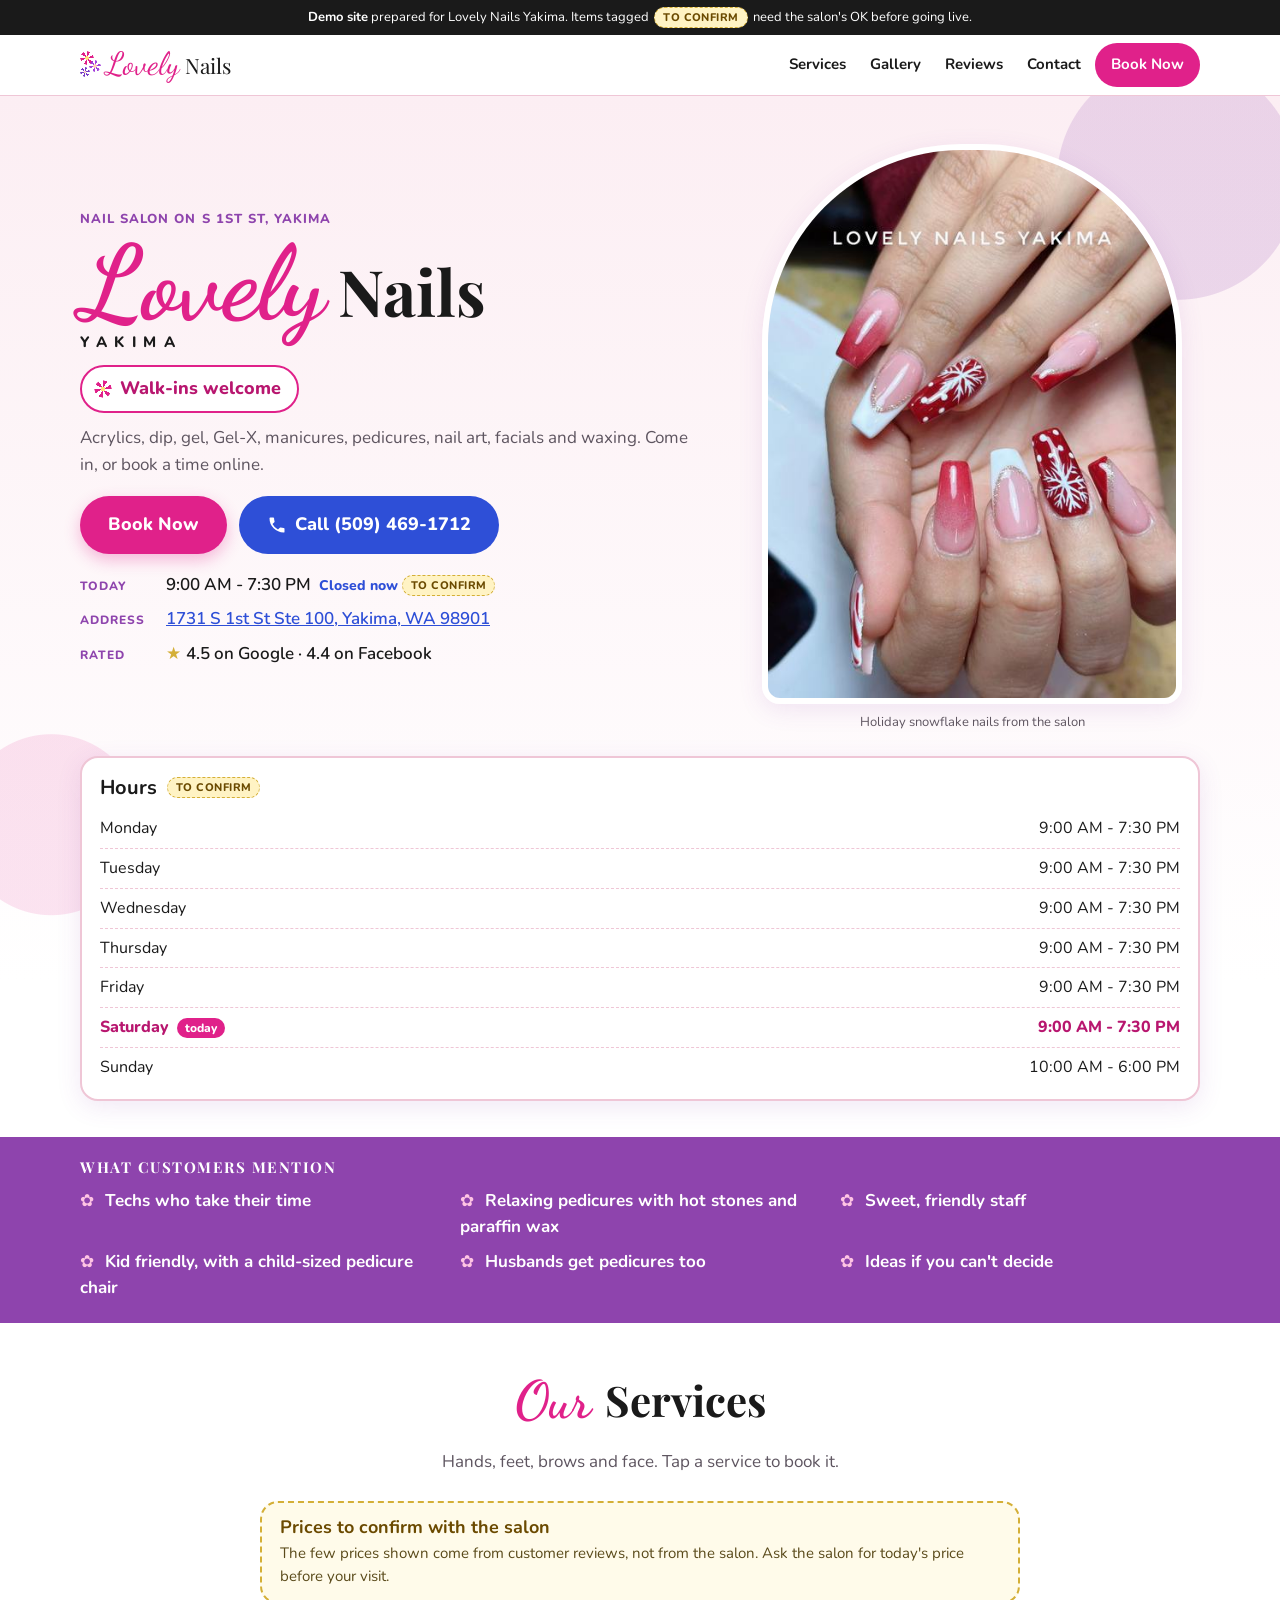
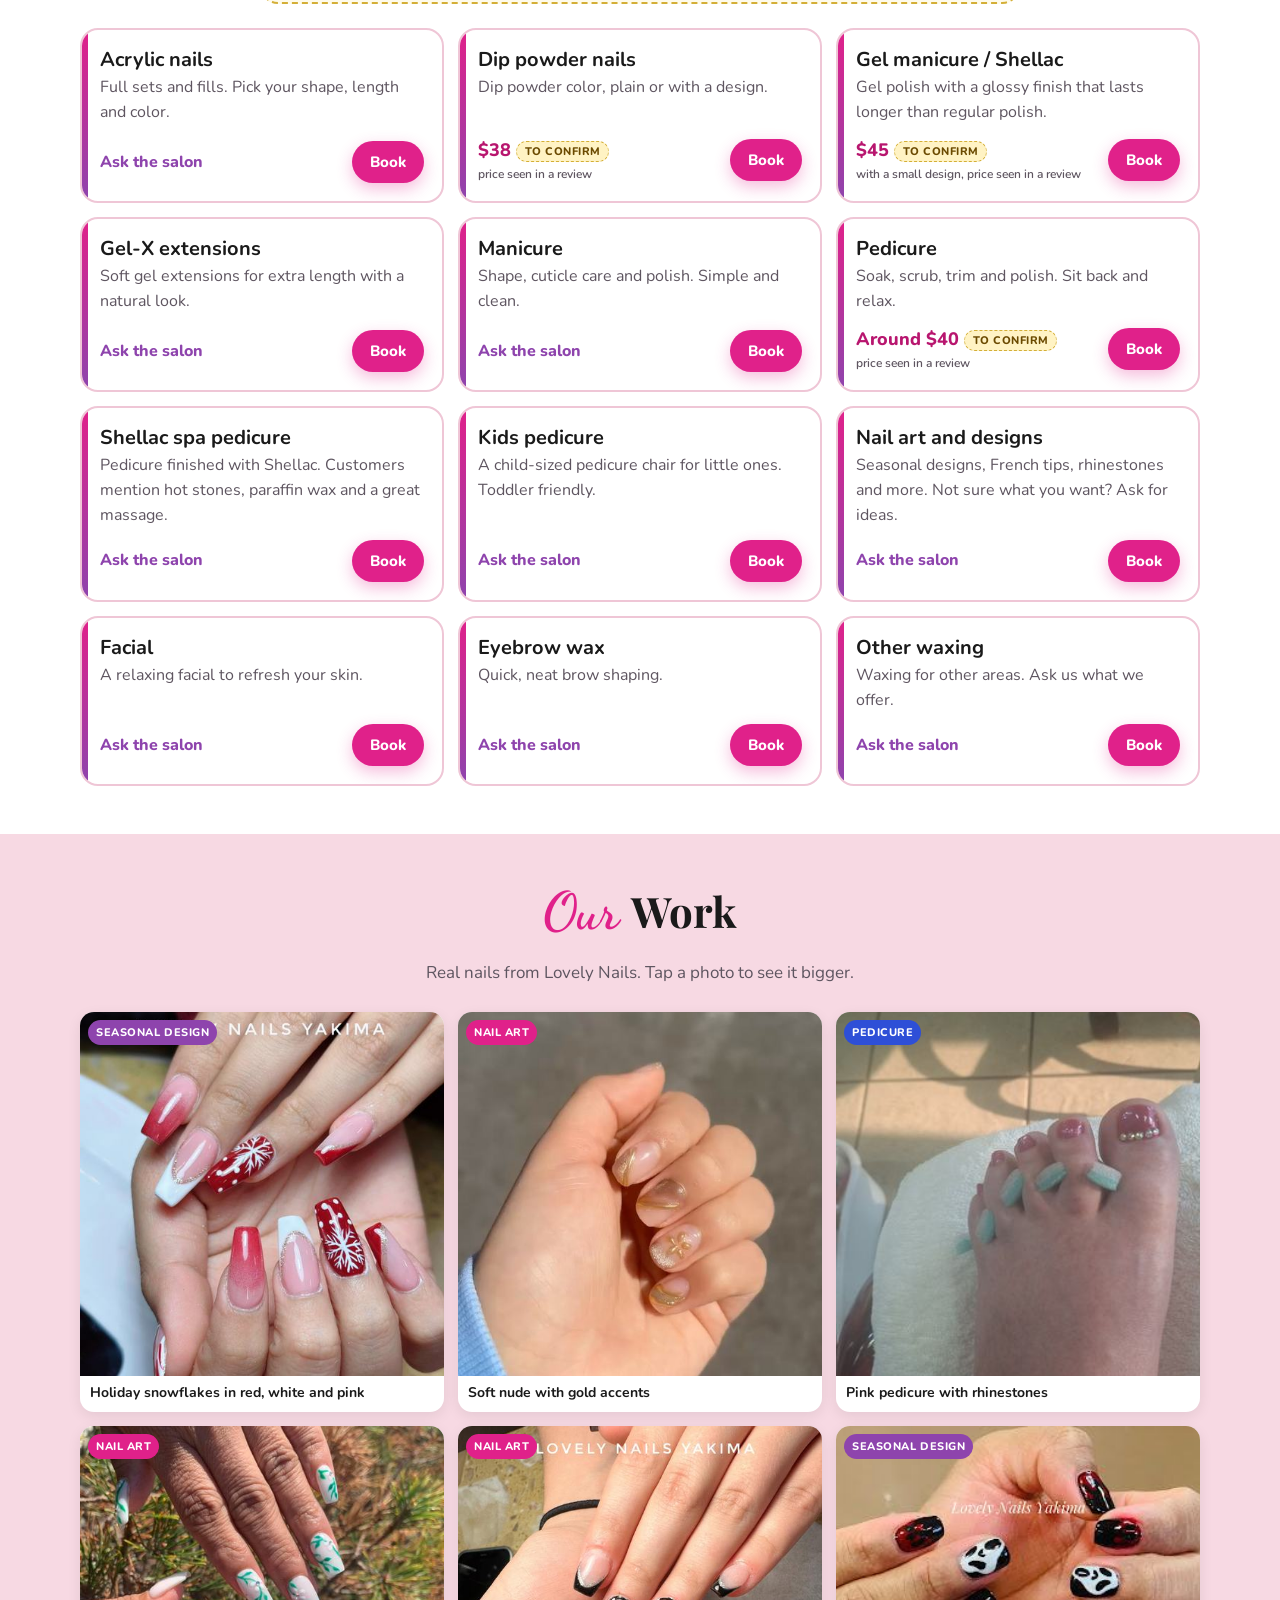
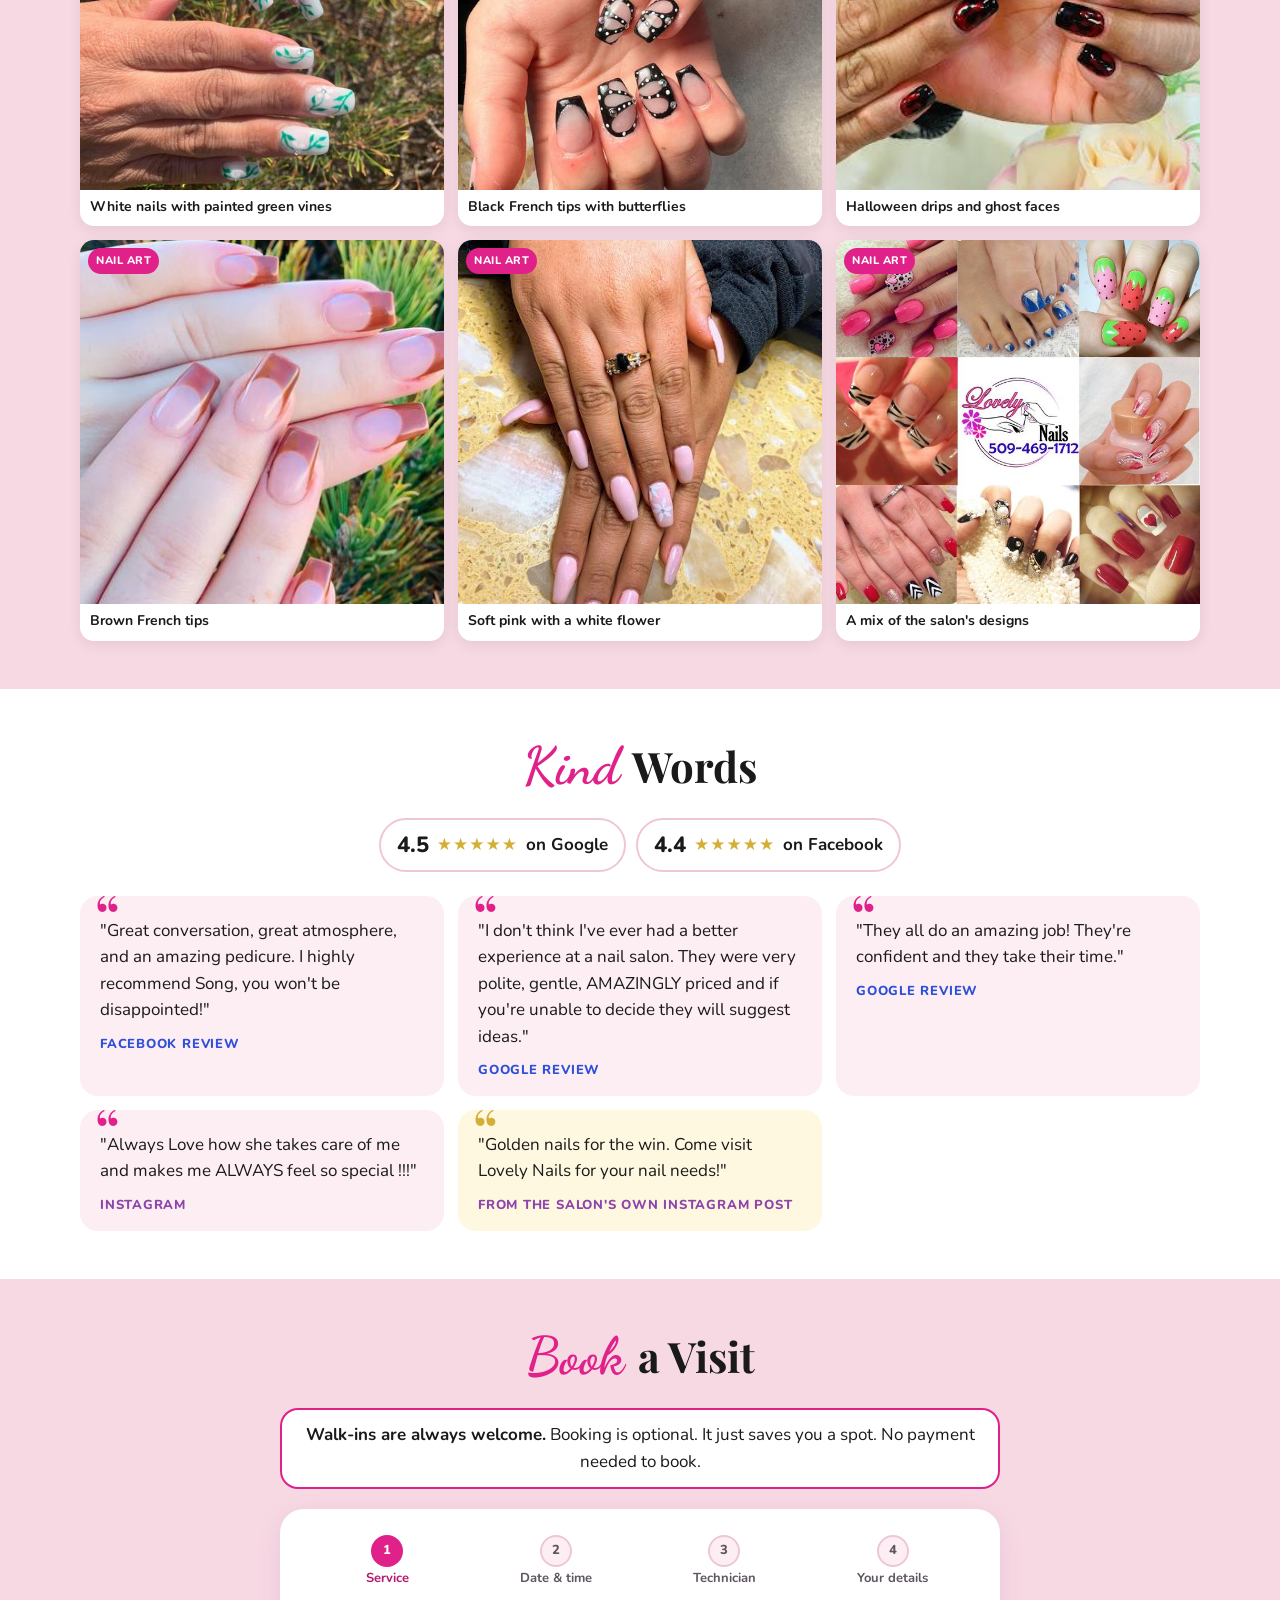
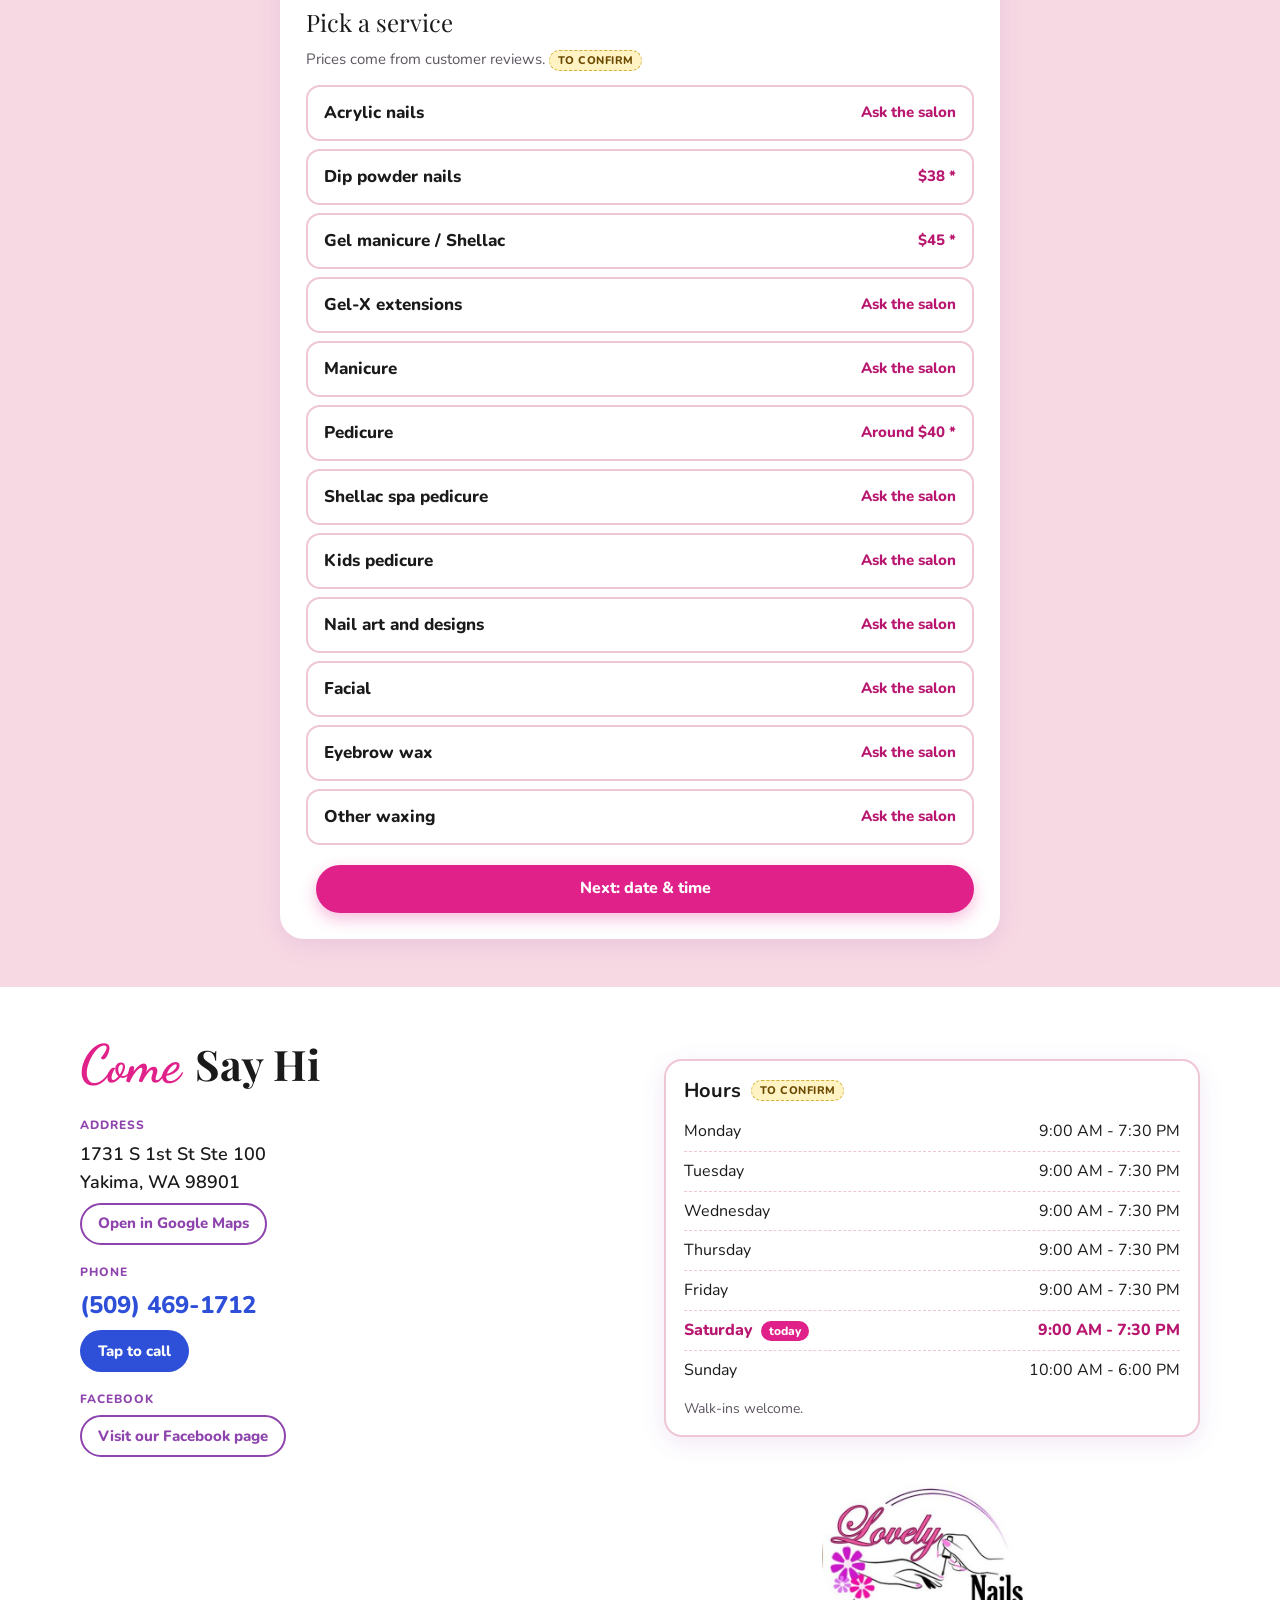
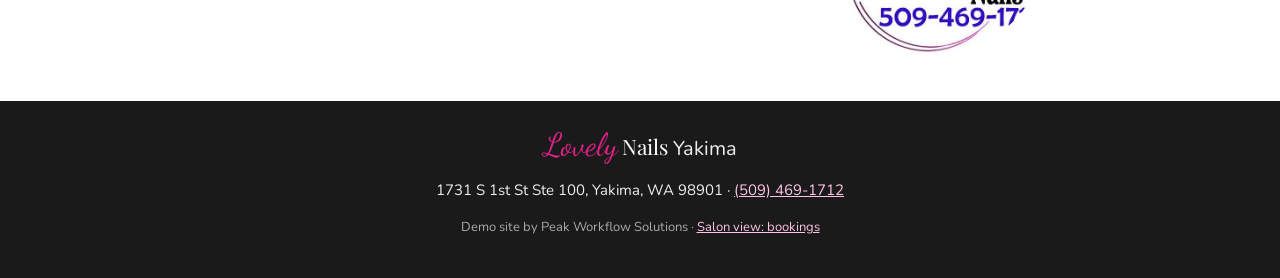
==== demos/lovely-nails-yakima/index.html @ c88c10a8 "Add Lovely Nails Yakima website and booking demo Static, mobile-first demo in demos/lovely-nails-yak" ====
<!DOCTYPE html>
<html lang="en">
<head>
  <meta charset="utf-8">
  <meta name="viewport" content="width=device-width, initial-scale=1, viewport-fit=cover">
  <title>Lovely Nails Yakima | Nails, Pedicures and Waxing on S 1st St</title>
  <meta name="description" content="Lovely Nails Yakima at 1731 S 1st St Ste 100, Yakima, WA. Acrylics, dip powder, gel, Gel-X, manicures, pedicures, nail art, facials and waxing. Walk-ins welcome. Call (509) 469-1712 or book online.">
  <meta name="robots" content="noindex, nofollow"><!-- demo: remove when the site goes live -->
  <meta name="theme-color" content="#E0218A">
  <link rel="icon" href="img/favicon.png">
  <link rel="preconnect" href="https://fonts.googleapis.com">
  <link rel="preconnect" href="https://fonts.gstatic.com" crossorigin>
  <link href="https://fonts.googleapis.com/css2?family=Dancing+Script:wght@700&family=Nunito:wght@400;600;700;800&family=Playfair+Display:wght@700&display=swap" rel="stylesheet">
  <link rel="stylesheet" href="css/styles.css">
  <link rel="preload" as="image" href="img/hero-banner-sm.jpg">
</head>
<body>

  <div class="demo-bar" role="note">
    <strong>Demo site</strong> prepared for Lovely Nails Yakima. Items tagged <span class="tbc">To confirm</span> need the salon's OK before going live.
  </div>

  <header class="site-header">
    <div class="wrap header-inner">
      <a class="wordmark" href="#home" aria-label="Lovely Nails Yakima, home">
        <span class="wm-flowers" aria-hidden="true"><i></i><i></i><i></i></span>
        <span class="wm-lovely">Lovely</span>
        <span class="wm-nails">Nails</span>
      </a>
      <nav class="main-nav" aria-label="Main">
        <a href="#services">Services</a>
        <a href="#gallery">Gallery</a>
        <a href="#reviews">Reviews</a>
        <a href="#contact">Contact</a>
        <a class="nav-book" href="#book">Book Now</a>
      </nav>
    </div>
  </header>

  <main>
    <!-- ================= HOME ================= -->
    <section id="home" class="hero">
      <div class="wrap hero-grid">
        <div class="hero-copy">
          <p class="hero-kicker">Nail salon on S 1st St, Yakima</p>
          <h1 class="hero-title">
            <span class="ht-lovely">Lovely</span>
            <span class="ht-nails">Nails</span>
            <span class="ht-city">Yakima</span>
          </h1>
          <p class="hero-walkins"><span class="flower-dot" aria-hidden="true"></span>Walk-ins welcome</p>
          <p class="hero-lede">Acrylics, dip, gel, Gel-X, manicures, pedicures, nail art, facials and waxing. Come in, or book a time online.</p>

          <div class="hero-actions">
            <a class="btn btn-primary btn-big" href="#book">Book Now</a>
            <a class="btn btn-call btn-big" href="tel:+15094691712" data-ln="phone-link">
              <svg aria-hidden="true" viewBox="0 0 24 24"><path d="M6.6 10.8a15.1 15.1 0 0 0 6.6 6.6l2.2-2.2a1 1 0 0 1 1-.25 11.4 11.4 0 0 0 3.6.57 1 1 0 0 1 1 1V20a1 1 0 0 1-1 1A17 17 0 0 1 3 4a1 1 0 0 1 1-1h3.5a1 1 0 0 1 1 1c0 1.25.2 2.45.57 3.57a1 1 0 0 1-.25 1z"/></svg>
              Call (509) 469-1712
            </a>
          </div>

          <ul class="hero-facts">
            <li>
              <span class="hf-label">Today</span>
              <span id="today-hours">See hours below</span>
            </li>
            <li>
              <span class="hf-label">Address</span>
              <a href="https://www.google.com/maps/search/?api=1&amp;query=Lovely+Nails+1731+S+1st+St+Ste+100+Yakima+WA+98901" target="_blank" rel="noopener">1731 S 1st St Ste 100, Yakima, WA 98901</a>
            </li>
            <li>
              <span class="hf-label">Rated</span>
              <span><span class="stars" aria-hidden="true">&#9733;</span> 4.5 on Google &middot; 4.4 on Facebook</span>
            </li>
          </ul>
        </div>

        <figure class="hero-photo">
          <img src="img/hero-banner-sm.jpg" srcset="img/hero-banner-sm.jpg 480w, img/hero-banner.jpg 1050w" sizes="(min-width: 900px) 420px, 88vw"
               width="480" height="640" alt="Red, white and pink holiday nails with snowflake art, done at Lovely Nails Yakima">
          <figcaption>Holiday snowflake nails from the salon</figcaption>
        </figure>
      </div>

      <div class="wrap">
        <div class="hours-card" aria-labelledby="hours-title">
          <h2 id="hours-title" class="hours-title">Hours <span class="tbc" data-tbc="hours">To confirm</span></h2>
          <ul class="hours-list" data-ln="hours-list"></ul>
        </div>
      </div>
    </section>

    <!-- ================= WHY ================= -->
    <section class="love-strip" aria-label="What customers mention">
      <div class="wrap">
        <h2 class="section-title small">What customers mention</h2>
        <ul class="love-list">
          <li><span class="li-icon" aria-hidden="true">&#10047;</span> Techs who take their time</li>
          <li><span class="li-icon" aria-hidden="true">&#10047;</span> Relaxing pedicures with hot stones and paraffin wax</li>
          <li><span class="li-icon" aria-hidden="true">&#10047;</span> Sweet, friendly staff</li>
          <li><span class="li-icon" aria-hidden="true">&#10047;</span> Kid friendly, with a child-sized pedicure chair</li>
          <li><span class="li-icon" aria-hidden="true">&#10047;</span> Husbands get pedicures too</li>
          <li><span class="li-icon" aria-hidden="true">&#10047;</span> Ideas if you can't decide</li>
        </ul>
      </div>
    </section>

    <!-- ================= SERVICES ================= -->
    <section id="services" class="section">
      <div class="wrap">
        <h2 class="section-title"><span class="script">Our</span> Services</h2>
        <p class="section-sub">Hands, feet, brows and face. Tap a service to book it.</p>

        <div class="price-note" role="note">
          <h3>Prices to confirm with the salon</h3>
          <p>The few prices shown come from customer reviews, not from the salon. Ask the salon for today's price before your visit.</p>
        </div>

        <ul class="service-grid" data-ln="service-grid"></ul>
      </div>
    </section>

    <!-- ================= GALLERY ================= -->
    <section id="gallery" class="section section-blush">
      <div class="wrap">
        <h2 class="section-title"><span class="script">Our</span> Work</h2>
        <p class="section-sub">Real nails from Lovely Nails. Tap a photo to see it bigger.</p>
        <ul class="gallery">
          <li><button type="button" class="g-item" data-full="img/hero-banner.jpg">
            <img loading="lazy" src="img/hero-banner-sm.jpg" width="480" height="640" alt="Red, white and pink nails with white snowflake art">
            <span class="g-tag tag-season">Seasonal design</span>
            <span class="g-cap">Holiday snowflakes in red, white and pink</span></button></li>
          <li><button type="button" class="g-item" data-full="img/ig-golden-nails.jpg">
            <img loading="lazy" src="img/ig-golden-nails-sm.jpg" width="512" height="640" alt="Soft nude nails with thin gold accents">
            <span class="g-tag tag-art">Nail art</span>
            <span class="g-cap">Soft nude with gold accents</span></button></li>
          <li><button type="button" class="g-item" data-full="img/fb-pedicure-song.jpg">
            <img loading="lazy" src="img/fb-pedicure-song-sm.jpg" width="360" height="640" alt="Pedicure with pink polish and a row of rhinestones on the big toe">
            <span class="g-tag tag-pedi">Pedicure</span>
            <span class="g-cap">Pink pedicure with rhinestones</span></button></li>
          <li><button type="button" class="g-item" data-full="img/ig-client-love.jpg">
            <img loading="lazy" src="img/ig-client-love-sm.jpg" width="480" height="640" alt="White nails with hand-painted green vines">
            <span class="g-tag tag-art">Nail art</span>
            <span class="g-cap">White nails with painted green vines</span></button></li>
          <li><button type="button" class="g-item" data-full="img/fb-salon-2.jpg">
            <img loading="lazy" src="img/fb-salon-2-sm.jpg" width="524" height="640" alt="Black French tips with black and white butterfly designs">
            <span class="g-tag tag-art">Nail art</span>
            <span class="g-cap">Black French tips with butterflies</span></button></li>
          <li><button type="button" class="g-item" data-full="img/google-photo-2.jpg">
            <img loading="lazy" src="img/google-photo-2-sm.jpg" width="400" height="300" alt="Halloween nails with red drips and white ghost faces on black">
            <span class="g-tag tag-season">Seasonal design</span>
            <span class="g-cap">Halloween drips and ghost faces</span></button></li>
          <li><button type="button" class="g-item" data-full="img/loc8nearme-main.jpg">
            <img loading="lazy" src="img/loc8nearme-main-sm.jpg" width="640" height="360" alt="Long nails with brown French tips">
            <span class="g-tag tag-art">Nail art</span>
            <span class="g-cap">Brown French tips</span></button></li>
          <li><button type="button" class="g-item" data-full="img/google-photo-1.jpg">
            <img loading="lazy" src="img/google-photo-1-sm.jpg" width="400" height="400" alt="Soft pink coffin nails with one white flower accent">
            <span class="g-tag tag-art">Nail art</span>
            <span class="g-cap">Soft pink with a white flower</span></button></li>
          <li><button type="button" class="g-item" data-full="img/fb-salon-1.jpg">
            <img loading="lazy" src="img/fb-salon-1-sm.jpg" width="640" height="640" alt="Collage of the salon's nail art with the Lovely Nails logo in the center">
            <span class="g-tag tag-art">Nail art</span>
            <span class="g-cap">A mix of the salon's designs</span></button></li>
        </ul>
      </div>
    </section>

    <!-- ================= REVIEWS ================= -->
    <section id="reviews" class="section">
      <div class="wrap">
        <h2 class="section-title"><span class="script">Kind</span> Words</h2>
        <div class="rating-row">
          <div class="rating-pill"><span class="rp-num">4.5</span><span class="stars" aria-hidden="true">&#9733;&#9733;&#9733;&#9733;&#9733;</span><span class="rp-src">on Google</span></div>
          <div class="rating-pill"><span class="rp-num">4.4</span><span class="stars" aria-hidden="true">&#9733;&#9733;&#9733;&#9733;&#9733;</span><span class="rp-src">on Facebook</span></div>
        </div>
        <ul class="quotes">
          <li class="quote">
            <blockquote>"Great conversation, great atmosphere, and an amazing pedicure. I highly recommend Song, you won't be disappointed!"</blockquote>
            <p class="q-src src-fb">Facebook review</p>
          </li>
          <li class="quote">
            <blockquote>"I don't think I've ever had a better experience at a nail salon. They were very polite, gentle, AMAZINGLY priced and if you're unable to decide they will suggest ideas."</blockquote>
            <p class="q-src src-g">Google review</p>
          </li>
          <li class="quote">
            <blockquote>"They all do an amazing job! They're confident and they take their time."</blockquote>
            <p class="q-src src-g">Google review</p>
          </li>
          <li class="quote">
            <blockquote>"Always Love how she takes care of me and makes me ALWAYS feel so special !!!"</blockquote>
            <p class="q-src src-ig">Instagram</p>
          </li>
          <li class="quote quote-salon">
            <blockquote>"Golden nails for the win. Come visit Lovely Nails for your nail needs!"</blockquote>
            <p class="q-src src-ig">From the salon's own Instagram post</p>
          </li>
        </ul>
      </div>
    </section>

    <!-- ================= BOOK NOW ================= -->
    <section id="book" class="section section-blush">
      <div class="wrap narrow">
        <h2 class="section-title"><span class="script">Book</span> a Visit</h2>
        <p class="walkin-note"><strong>Walk-ins are always welcome.</strong> Booking is optional. It just saves you a spot. No payment needed to book.</p>

        <div class="booker" id="booker">
          <ol class="steps" aria-label="Booking steps">
            <li data-step-dot="1" class="is-current"><span>1</span>Service</li>
            <li data-step-dot="2"><span>2</span>Date &amp; time</li>
            <li data-step-dot="3"><span>3</span>Technician</li>
            <li data-step-dot="4"><span>4</span>Your details</li>
          </ol>

          <form id="booking-form" novalidate>
            <!-- STEP 1 -->
            <fieldset class="step" data-step="1">
              <legend class="step-title">Pick a service</legend>
              <p class="step-help">Prices come from customer reviews. <span class="tbc">To confirm</span></p>
              <div class="choice-list" data-ln="service-choices" role="radiogroup" aria-label="Service"></div>
              <p class="field-error" data-error="serviceId" role="alert"></p>
              <div class="step-nav">
                <span></span>
                <button type="button" class="btn btn-primary" data-next>Next: date &amp; time</button>
              </div>
            </fieldset>

            <!-- STEP 2 -->
            <fieldset class="step" data-step="2" hidden>
              <legend class="step-title">Pick a date and time</legend>
              <p class="step-help" data-ln="duration-help"></p>
              <div class="day-chips" data-ln="day-chips" aria-label="Quick dates"></div>
              <label class="field">
                <span class="field-label">Date</span>
                <input type="date" id="bk-date" name="date">
              </label>
              <p class="field-error" data-error="date" role="alert"></p>
              <p class="day-hours" data-ln="day-hours"></p>
              <div class="slot-grid" data-ln="slots" role="radiogroup" aria-label="Time"></div>
              <p class="field-error" data-error="time" role="alert"></p>
              <div class="step-nav">
                <button type="button" class="btn btn-ghost" data-back>Back</button>
                <button type="button" class="btn btn-primary" data-next>Next: technician</button>
              </div>
            </fieldset>

            <!-- STEP 3 -->
            <fieldset class="step" data-step="3" hidden>
              <legend class="step-title">Who would you like?</legend>
              <div class="choice-list" data-ln="tech-choices" role="radiogroup" aria-label="Technician"></div>
              <label class="field" data-ln="tech-name-field" hidden>
                <span class="field-label">Technician's name <em>(optional)</em></span>
                <input type="text" id="bk-tech-name" name="technicianName" maxlength="40" autocomplete="off">
              </label>
              <p class="field-error" data-error="technician" role="alert"></p>
              <div class="step-nav">
                <button type="button" class="btn btn-ghost" data-back>Back</button>
                <button type="button" class="btn btn-primary" data-next>Next: your details</button>
              </div>
            </fieldset>

            <!-- STEP 4 -->
            <fieldset class="step" data-step="4" hidden>
              <legend class="step-title">Your details</legend>
              <div class="summary" data-ln="summary"></div>
              <label class="field">
                <span class="field-label">Name <em class="req">required</em></span>
                <input type="text" id="bk-name" name="name" autocomplete="name" maxlength="60">
              </label>
              <p class="field-error" data-error="name" role="alert"></p>
              <label class="field">
                <span class="field-label">Phone <em class="req">required</em></span>
                <input type="tel" id="bk-phone" name="phone" autocomplete="tel" inputmode="tel" placeholder="(509) 555-0123" maxlength="20">
              </label>
              <p class="field-error" data-error="phone" role="alert"></p>
              <label class="field">
                <span class="field-label">Notes <em>(optional)</em></span>
                <textarea id="bk-notes" name="notes" rows="3" maxlength="400" placeholder="Design ideas, length, removal needed, anything we should know"></textarea>
              </label>
              <div class="form-error" data-ln="form-error" role="alert" hidden></div>
              <div class="step-nav">
                <button type="button" class="btn btn-ghost" data-back>Back</button>
                <button type="submit" class="btn btn-primary">Request booking</button>
              </div>
            </fieldset>
          </form>

          <!-- CONFIRMATION -->
          <div class="confirm" data-ln="confirm" hidden tabindex="-1">
            <div class="confirm-badge" aria-hidden="true">&#10003;</div>
            <h3 class="confirm-title">You're on the list!</h3>
            <p class="confirm-ref">Booking reference <strong data-ln="c-ref"></strong></p>
            <dl class="confirm-details">
              <div><dt>Service</dt><dd data-ln="c-service"></dd></div>
              <div><dt>Price</dt><dd><span data-ln="c-price"></span> <span class="tbc" data-ln="c-price-tbc">To confirm</span></dd></div>
              <div><dt>Date</dt><dd data-ln="c-date"></dd></div>
              <div><dt>Time</dt><dd data-ln="c-time"></dd></div>
              <div><dt>Technician</dt><dd data-ln="c-tech"></dd></div>
              <div><dt>Name</dt><dd data-ln="c-name"></dd></div>
              <div><dt>Phone</dt><dd data-ln="c-phone"></dd></div>
            </dl>
            <p class="confirm-next">The salon will confirm your appointment by phone or text. Need to change something? Call <a href="tel:+15094691712">(509) 469-1712</a>.</p>
            <button type="button" class="btn btn-ghost" data-ln="book-another">Book another visit</button>
          </div>
        </div>
      </div>
    </section>

    <!-- ================= CONTACT ================= -->
    <section id="contact" class="section">
      <div class="wrap contact-grid">
        <div>
          <h2 class="section-title left"><span class="script">Come</span> Say Hi</h2>
          <ul class="contact-list">
            <li>
              <span class="c-label">Address</span>
              <span>1731 S 1st St Ste 100<br>Yakima, WA 98901</span>
              <a class="btn btn-ghost btn-sm" href="https://www.google.com/maps/search/?api=1&amp;query=Lovely+Nails+1731+S+1st+St+Ste+100+Yakima+WA+98901" target="_blank" rel="noopener">Open in Google Maps</a>
            </li>
            <li>
              <span class="c-label">Phone</span>
              <a class="c-phone" href="tel:+15094691712">(509) 469-1712</a>
              <a class="btn btn-call btn-sm" href="tel:+15094691712">Tap to call</a>
            </li>
            <li>
              <span class="c-label">Facebook</span>
              <a class="btn btn-ghost btn-sm" href="https://www.facebook.com/399704083385479" target="_blank" rel="noopener">Visit our Facebook page</a>
            </li>
          </ul>
        </div>
        <div>
          <div class="hours-card">
            <h3 class="hours-title">Hours <span class="tbc" data-tbc="hours">To confirm</span></h3>
            <ul class="hours-list" data-ln="hours-list"></ul>
            <p class="small-print">Walk-ins welcome.</p>
          </div>
          <img class="contact-logo" src="img/logo.jpg" width="500" height="440" loading="lazy" alt="Lovely Nails logo: pink script Lovely, black Nails, flowers and two hands, phone 509-469-1712">
        </div>
      </div>
    </section>
  </main>

  <footer class="site-footer">
    <div class="wrap">
      <p class="footer-mark"><span class="wm-lovely">Lovely</span> <span class="wm-nails">Nails</span> Yakima</p>
      <p>1731 S 1st St Ste 100, Yakima, WA 98901 &middot; <a href="tel:+15094691712">(509) 469-1712</a></p>
      <p class="footer-small">Demo site by Peak Workflow Solutions &middot; <a href="salon.html">Salon view: bookings</a></p>
    </div>
  </footer>

  <!-- Sticky phone bar -->
  <div class="action-bar" aria-label="Quick actions">
    <a class="btn btn-call" href="tel:+15094691712">Call</a>
    <a class="btn btn-primary" href="#book">Book Now</a>
  </div>

  <dialog class="lightbox" id="lightbox" aria-label="Photo">
    <button type="button" class="lb-close" aria-label="Close photo">&times;</button>
    <img alt="">
    <p class="lb-cap"></p>
  </dialog>

  <script src="js/config.js"></script>
  <script src="js/core.js"></script>
  <script src="js/booking-store.js"></script>
  <script src="js/site.js"></script>
  <script src="js/booking.js"></script>
</body>
</html>
---- demos/lovely-nails-yakima/css/styles.css ----
/* Lovely Nails Yakima - styles. Mobile first. */
:root {
  --pink: #E0218A;
  --pink-dark: #B8166F;
  --purple: #8E44AD;
  --blue: #2E4FD7;
  --ink: #1A1A1A;
  --white: #FFFFFF;
  --blush: #F7D9E3;
  --blush-soft: #FCEEF3;
  --gold: #D4AF37;
  --muted: #5E5560;
  --line: #EFC6D6;
  --radius: 18px;
  --shadow: 0 6px 24px rgba(142, 68, 173, .12);
  --font-script: "Dancing Script", "Brush Script MT", cursive;
  --font-serif: "Playfair Display", Georgia, "Times New Roman", serif;
  --font-body: "Nunito", system-ui, -apple-system, "Segoe UI", Roboto, Arial, sans-serif;
}
*, *::before, *::after { box-sizing: border-box; }
html { scroll-behavior: smooth; scroll-padding-top: 76px; -webkit-text-size-adjust: 100%; }
body {
  margin: 0; font-family: var(--font-body); font-size: 17px; line-height: 1.55; color: var(--ink);
  background: var(--white); padding-bottom: 76px;
}
img { max-width: 100%; height: auto; display: block; }
a { color: var(--blue); }
h1, h2, h3 { line-height: 1.15; margin: 0 0 .5em; }
.wrap { width: min(1120px, 100% - 32px); margin-inline: auto; }
.wrap.narrow { width: min(720px, 100% - 32px); }
[hidden] { display: none !important; }
:focus-visible { outline: 3px solid var(--blue); outline-offset: 2px; border-radius: 6px; }

/* ---------- Demo bar and "to confirm" tag ---------- */
.demo-bar {
  background: var(--ink); color: #fff; font-size: 13px; text-align: center; padding: 7px 14px; line-height: 1.4;
}
.tbc {
  display: inline-block; vertical-align: middle; font: 800 11px/1 var(--font-body); letter-spacing: .04em;
  text-transform: uppercase; color: #6B4A00; background: #FFF3C4; border: 1px dashed var(--gold);
  border-radius: 999px; padding: 4px 8px; white-space: nowrap;
}
.demo-bar .tbc { margin: 0 2px; }

/* ---------- Header and wordmark ---------- */
.site-header {
  position: sticky; top: 0; z-index: 20; background: rgba(255, 255, 255, .95);
  backdrop-filter: blur(8px); border-bottom: 1px solid var(--line);
}
.header-inner { display: flex; align-items: center; justify-content: space-between; gap: 12px; min-height: 60px; }
.wordmark { display: inline-flex; align-items: baseline; gap: 6px; text-decoration: none; color: var(--ink); position: relative; padding-left: 26px; }
.wm-lovely { font-family: var(--font-script); color: var(--pink); font-size: 32px; line-height: 1; }
.wm-nails { font-family: var(--font-serif); font-size: 21px; color: var(--ink); }
.wm-flowers { position: absolute; left: 0; top: 50%; transform: translateY(-50%); width: 24px; height: 28px; }
.wm-flowers i, .flower-dot {
  position: absolute; width: 14px; height: 14px; border-radius: 50%;
  background: radial-gradient(circle, #FFE57A 0 18%, transparent 20%),
              conic-gradient(var(--pink) 0 8%, transparent 0 17%, var(--pink) 0 25%, transparent 0 34%, var(--pink) 0 42%, transparent 0 50%,
                              var(--pink) 0 58%, transparent 0 67%, var(--pink) 0 75%, transparent 0 84%, var(--pink) 0 92%, transparent 0);
  -webkit-mask: radial-gradient(circle, #000 66%, transparent 70%); mask: radial-gradient(circle, #000 66%, transparent 70%);
}
.wm-flowers i:nth-child(1) { left: 0; top: 0; }
.wm-flowers i:nth-child(2) { left: 9px; top: 9px; width: 12px; height: 12px; filter: hue-rotate(-40deg); background-color: transparent; opacity: .9; }
.wm-flowers i:nth-child(3) { left: 0; top: 16px; width: 10px; height: 10px; filter: hue-rotate(-50deg) saturate(.8); }
.main-nav { display: flex; gap: 4px; align-items: center; overflow-x: auto; scrollbar-width: none; }
.main-nav::-webkit-scrollbar { display: none; }
.main-nav a { color: var(--ink); text-decoration: none; font-weight: 700; font-size: 15px; padding: 10px 10px; border-radius: 999px; white-space: nowrap; }
.main-nav a:hover { background: var(--blush-soft); }
.main-nav a:not(.nav-book) { display: none; }
.main-nav .nav-book { background: var(--pink); color: #fff; padding: 10px 16px; }
.main-nav .nav-book:hover { background: var(--pink-dark); }

/* ---------- Buttons ---------- */
.btn {
  display: inline-flex; align-items: center; justify-content: center; gap: 8px; min-height: 48px;
  padding: 12px 22px; border-radius: 999px; border: 2px solid transparent; font: 800 16px/1.1 var(--font-body);
  text-decoration: none; cursor: pointer; transition: transform .12s ease, background .15s ease; text-align: center;
}
.btn:active { transform: scale(.98); }
.btn-primary { background: var(--pink); color: #fff; box-shadow: 0 6px 16px rgba(224, 33, 138, .3); }
.btn-primary:hover { background: var(--pink-dark); }
.btn-call { background: var(--blue); color: #fff; }
.btn-call:hover { background: #2240B8; }
.btn-call svg { width: 20px; height: 20px; fill: currentColor; }
.btn-ghost { background: #fff; color: var(--purple); border-color: var(--purple); }
.btn-ghost:hover { background: #F6EEFA; }
.btn-danger { background: #C0262D; color: #fff; }
.btn-big { min-height: 58px; font-size: 18px; padding: 14px 26px; }
.btn-sm { min-height: 42px; padding: 8px 16px; font-size: 15px; }
.btn[disabled] { opacity: .6; cursor: progress; }

/* ---------- Hero ---------- */
.hero {
  background:
    radial-gradient(circle at 92% 8%, rgba(142, 68, 173, .16) 0 120px, transparent 121px),
    radial-gradient(circle at 4% 70%, rgba(224, 33, 138, .12) 0 90px, transparent 91px),
    linear-gradient(180deg, var(--blush-soft), #fff 85%);
  padding: 28px 0 24px;
}
.hero-grid { display: grid; gap: 24px; }
.hero-kicker { margin: 0 0 6px; font-weight: 800; color: var(--purple); text-transform: uppercase; letter-spacing: .08em; font-size: 13px; }
.hero-title { margin: 0 0 10px; display: flex; flex-wrap: wrap; align-items: baseline; gap: 0 12px; }
.ht-lovely { font-family: var(--font-script); color: var(--pink); font-size: clamp(64px, 18vw, 104px); line-height: .95; }
.ht-nails { font-family: var(--font-serif); font-size: clamp(40px, 11vw, 64px); }
.ht-city { flex-basis: 100%; font-size: 15px; font-weight: 800; letter-spacing: .5em; color: var(--ink); text-transform: uppercase; }
.hero-walkins {
  display: inline-flex; align-items: center; gap: 8px; margin: 4px 0 12px; padding: 8px 16px 8px 12px; background: #fff;
  border: 2px solid var(--pink); border-radius: 999px; font-weight: 800; color: var(--pink-dark); font-size: 18px;
}
.flower-dot { position: relative; display: inline-block; width: 18px; height: 18px; }
.hero-lede { margin: 0 0 18px; color: var(--muted); max-width: 36em; }
.hero-actions { display: grid; gap: 12px; margin-bottom: 18px; }
.hero-facts { list-style: none; margin: 0; padding: 0; display: grid; gap: 8px; }
.hero-facts li { display: grid; grid-template-columns: 78px 1fr; gap: 8px; align-items: baseline; font-weight: 600; }
.hf-label { font-size: 12px; text-transform: uppercase; letter-spacing: .08em; color: var(--purple); font-weight: 800; }
.open-state { display: inline-block; font-size: 14px; color: var(--blue); font-weight: 800; margin-left: 4px; }
.stars { color: var(--gold); letter-spacing: 1px; }
.hero-photo { margin: 0; position: relative; justify-self: center; max-width: 420px; width: 100%; }
.hero-photo img {
  border-radius: 200px 200px var(--radius) var(--radius); border: 6px solid #fff; box-shadow: var(--shadow);
  aspect-ratio: 3 / 4; object-fit: cover; width: 100%;
}
.hero-photo::before {
  content: ""; position: absolute; inset: -10px; border: 2px solid var(--purple); border-radius: 210px 210px 26px 26px; z-index: -1; opacity: .5;
}
.hero-photo figcaption { text-align: center; font-size: 13px; color: var(--muted); margin-top: 8px; }

.hours-card {
  background: #fff; border: 2px solid var(--line); border-radius: var(--radius); padding: 18px 18px 12px; margin-top: 24px; box-shadow: var(--shadow);
}
.hours-title { font-size: 20px; display: flex; gap: 10px; align-items: center; flex-wrap: wrap; }
.hours-list { list-style: none; margin: 0; padding: 0; }
.hours-list li { display: flex; justify-content: space-between; gap: 12px; padding: 7px 0; border-bottom: 1px dashed var(--line); font-size: 16px; }
.hours-list li:last-child { border-bottom: 0; }
.hours-list li.is-today { font-weight: 800; color: var(--pink-dark); }
.hours-list em { font-style: normal; font-size: 12px; background: var(--pink); color: #fff; border-radius: 999px; padding: 2px 8px; margin-left: 4px; vertical-align: middle; }
.small-print { font-size: 14px; color: var(--muted); margin: 8px 0 4px; }

/* ---------- Love strip ---------- */
.love-strip { background: var(--purple); color: #fff; padding: 22px 0; }
.love-strip .section-title.small { color: #fff; font-size: 15px; text-transform: uppercase; letter-spacing: .1em; margin-bottom: 12px; text-align: left; }
.love-list { list-style: none; margin: 0; padding: 0; display: grid; gap: 8px 20px; font-weight: 700; }
.li-icon { color: #FFC4E4; margin-right: 6px; }

/* ---------- Sections ---------- */
.section { padding: 48px 0; }
.section-blush { background: var(--blush); }
.section-title { font-family: var(--font-serif); font-size: clamp(30px, 7vw, 42px); text-align: center; }
.section-title.left, .section-sub.left { text-align: left; }
.section-title .script { font-family: var(--font-script); color: var(--pink); font-size: 1.25em; margin-right: 4px; }
.section-sub { text-align: center; color: var(--muted); margin: -4px auto 26px; max-width: 36em; }

/* ---------- Services ---------- */
.price-note {
  background: #FFFBEA; border: 2px dashed var(--gold); border-radius: var(--radius); padding: 14px 18px; margin: 0 auto 24px; max-width: 760px;
}
.price-note h3 { font-size: 18px; margin-bottom: 4px; color: #6B4A00; }
.price-note p { margin: 0; font-size: 15px; color: #5A4A1A; }
.service-grid { list-style: none; margin: 0; padding: 0; display: grid; gap: 14px; }
.service-card {
  background: #fff; border: 2px solid var(--line); border-radius: var(--radius); padding: 18px; display: flex; flex-direction: column;
  position: relative; overflow: hidden;
}
.service-card::before { content: ""; position: absolute; left: 0; top: 0; bottom: 0; width: 6px; background: linear-gradient(var(--pink), var(--purple)); }
.service-card h3 { font-size: 20px; margin-bottom: 4px; }
.service-card p { margin: 0 0 12px; color: var(--muted); font-size: 16px; }
.sc-foot { margin-top: auto; display: flex; align-items: center; justify-content: space-between; gap: 10px; }
.sc-foot .sc-price { margin: 0; font-weight: 800; font-size: 18px; color: var(--pink-dark); }
.sc-price.is-ask { color: var(--purple); font-size: 16px; }
.sc-price small { display: block; font-weight: 600; font-size: 12px; color: var(--muted); }

/* ---------- Gallery ---------- */
.gallery { list-style: none; margin: 0; padding: 0; display: grid; grid-template-columns: 1fr 1fr; gap: 10px; }
.g-item {
  position: relative; display: block; width: 100%; padding: 0; border: 0; border-radius: 14px; overflow: hidden; cursor: zoom-in;
  background: #fff; text-align: left; font: inherit; color: inherit; box-shadow: 0 4px 14px rgba(0, 0, 0, .08);
}
.g-item img { width: 100%; aspect-ratio: 1 / 1; object-fit: cover; transition: transform .3s ease; }
.g-item:hover img { transform: scale(1.04); }
.g-tag {
  position: absolute; top: 8px; left: 8px; font-size: 11px; font-weight: 800; text-transform: uppercase; letter-spacing: .05em;
  padding: 4px 8px; border-radius: 999px; color: #fff;
}
.tag-art { background: var(--pink); }
.tag-pedi { background: var(--blue); }
.tag-season { background: var(--purple); }
.g-cap { display: block; padding: 8px 10px 10px; font-size: 14px; font-weight: 700; line-height: 1.3; }
.lightbox { border: 0; padding: 0; border-radius: var(--radius); max-width: min(92vw, 720px); background: #fff; overflow: visible; }
.lightbox::backdrop { background: rgba(26, 26, 26, .82); }
.lightbox img { max-height: 78vh; width: auto; margin: 0 auto; border-radius: var(--radius) var(--radius) 0 0; }
.lb-cap { margin: 0; padding: 10px 16px 14px; font-weight: 700; text-align: center; }
.lb-close {
  position: absolute; top: -14px; right: -10px; width: 44px; height: 44px; border-radius: 50%; border: 0; background: var(--pink);
  color: #fff; font-size: 28px; line-height: 1; cursor: pointer; box-shadow: var(--shadow);
}

/* ---------- Reviews ---------- */
.rating-row { display: flex; flex-wrap: wrap; gap: 10px; justify-content: center; margin-bottom: 24px; }
.rating-pill {
  display: inline-flex; align-items: center; gap: 8px; background: #fff; border: 2px solid var(--line); border-radius: 999px; padding: 8px 16px; font-weight: 700;
}
.rp-num { font-size: 22px; font-weight: 800; }
.quotes { list-style: none; margin: 0; padding: 0; display: grid; gap: 14px; }
.quote {
  background: var(--blush-soft); border-radius: var(--radius); padding: 22px 20px 16px; position: relative; margin: 0;
}
.quote::before {
  content: "\201C"; position: absolute; top: -12px; left: 14px; font-family: var(--font-serif); font-size: 64px; color: var(--pink); line-height: 1;
}
.quote blockquote { margin: 0 0 10px; font-size: 17px; }
.quote-salon { background: #FFF8E0; }
.quote-salon::before { color: var(--gold); }
.q-src { margin: 0; font-size: 13px; font-weight: 800; text-transform: uppercase; letter-spacing: .06em; }
.src-g { color: var(--blue); }
.src-fb { color: var(--blue); }
.src-ig { color: var(--purple); }

/* ---------- Booking ---------- */
.walkin-note {
  text-align: center; background: #fff; border: 2px solid var(--pink); border-radius: var(--radius); padding: 12px 16px; margin: 0 0 20px;
}
.booker { background: #fff; border-radius: 24px; box-shadow: var(--shadow); padding: 18px; scroll-margin-top: 76px; }
.steps { list-style: none; margin: 0 0 18px; padding: 0; display: grid; grid-template-columns: repeat(4, 1fr); gap: 6px; }
.steps li { font-size: 12px; font-weight: 700; color: var(--muted); text-align: center; line-height: 1.2; }
.steps li span {
  display: grid; place-items: center; width: 32px; height: 32px; margin: 0 auto 4px; border-radius: 50%;
  background: var(--blush-soft); color: var(--muted); font-weight: 800; border: 2px solid var(--line);
}
.steps li.is-current { color: var(--pink-dark); }
.steps li.is-current span { background: var(--pink); color: #fff; border-color: var(--pink); }
.steps li.is-done span { background: var(--purple); color: #fff; border-color: var(--purple); }
.step { border: 0; margin: 0; padding: 0; min-width: 0; }
.step-title { font-family: var(--font-serif); font-size: 24px; padding: 0; margin-bottom: 6px; }
.step-title:focus { outline: none; }
.step-help { margin: 0 0 14px; color: var(--muted); font-size: 15px; }
.choice-list { display: grid; gap: 8px; }
.choice { display: block; cursor: pointer; }
.choice input, .slot input { position: absolute; opacity: 0; pointer-events: none; }
.choice-body {
  display: flex; justify-content: space-between; align-items: center; gap: 12px; min-height: 56px; padding: 12px 16px;
  border: 2px solid var(--line); border-radius: 14px; background: #fff; transition: border-color .15s, background .15s;
}
.choice-name { font-weight: 800; }
.choice-price { font-weight: 800; color: var(--pink-dark); white-space: nowrap; font-size: 15px; }
.choice-hint { color: var(--muted); font-size: 14px; text-align: right; }
.choice:hover .choice-body { border-color: var(--pink); }
.choice input:checked + .choice-body { border-color: var(--pink); background: var(--blush-soft); box-shadow: inset 0 0 0 1px var(--pink); }
.choice input:focus-visible + .choice-body, .slot input:focus-visible + span { outline: 3px solid var(--blue); outline-offset: 2px; }
.day-chips { display: flex; gap: 8px; overflow-x: auto; padding-bottom: 6px; margin-bottom: 10px; scrollbar-width: thin; }
.chip {
  flex: 0 0 auto; min-width: 74px; min-height: 58px; border: 2px solid var(--line); background: #fff; border-radius: 14px; cursor: pointer;
  font: inherit; display: grid; place-items: center; padding: 6px 10px; line-height: 1.15;
}
.chip b { font-size: 14px; }
.chip span { font-size: 13px; color: var(--muted); }
.chip:hover { border-color: var(--pink); }
.chip.is-selected { border-color: var(--pink); background: var(--pink); color: #fff; }
.chip.is-selected span { color: #fff; }
.field { display: block; margin: 12px 0 2px; }
.field-label { display: block; font-weight: 800; margin-bottom: 6px; }
.field-label em { font-style: normal; font-weight: 600; color: var(--muted); font-size: 14px; }
.field-label em.req { color: var(--pink-dark); }
.field input, .field textarea {
  width: 100%; font: inherit; font-size: 17px; padding: 12px 14px; min-height: 52px; border: 2px solid var(--line); border-radius: 12px; background: #fff; color: var(--ink);
}
.field input:focus, .field textarea:focus { border-color: var(--purple); outline: none; box-shadow: 0 0 0 3px rgba(142, 68, 173, .2); }
.field input[aria-invalid="true"], .field textarea[aria-invalid="true"] { border-color: #C0262D; background: #FFF6F6; }
.field-error { margin: 4px 0 0; color: #B3141C; font-weight: 700; font-size: 15px; min-height: 0; }
.field-error:empty { display: none; }
.field-error::before { content: "! "; }
.form-error { background: #FFF0F0; border: 2px solid #C0262D; color: #8A0F15; border-radius: 12px; padding: 10px 14px; margin-top: 12px; font-weight: 700; }
.day-hours { margin: 10px 0 8px; font-weight: 700; font-size: 15px; }
.slot-grid { display: grid; grid-template-columns: repeat(3, 1fr); gap: 8px; }
.slot { display: block; cursor: pointer; }
.slot span {
  display: grid; place-items: center; min-height: 50px; border: 2px solid var(--line); border-radius: 12px; font-weight: 800; font-size: 15px; background: #fff;
}
.slot:hover span { border-color: var(--pink); }
.slot input:checked + span { background: var(--pink); color: #fff; border-color: var(--pink); }
.no-slots { grid-column: 1 / -1; margin: 0; padding: 12px; background: var(--blush-soft); border-radius: 12px; font-weight: 700; }
.step-nav { display: flex; justify-content: space-between; gap: 10px; margin-top: 20px; }
.step-nav .btn { flex: 1 1 auto; }
.step-nav .btn-ghost { flex: 0 0 auto; }
.summary { background: var(--blush-soft); border-radius: 14px; padding: 12px 16px; margin-bottom: 4px; }
.summary p { margin: 2px 0; }

.confirm { text-align: center; padding: 8px 4px; }
.confirm:focus { outline: none; }
.confirm-badge {
  width: 64px; height: 64px; margin: 0 auto 10px; display: grid; place-items: center; border-radius: 50%;
  background: var(--pink); color: #fff; font-size: 34px; font-weight: 800;
}
.confirm-title { font-family: var(--font-serif); font-size: 28px; }
.confirm-ref { font-size: 18px; margin: 0 0 14px; }
.confirm-ref strong { font-size: 22px; letter-spacing: .06em; color: var(--blue); display: inline-block; padding: 2px 10px; border: 2px dashed var(--blue); border-radius: 10px; }
.confirm-details { text-align: left; margin: 0 0 16px; border: 2px solid var(--line); border-radius: 14px; overflow: hidden; }
.confirm-details div { display: grid; grid-template-columns: 110px 1fr; gap: 10px; padding: 10px 14px; border-bottom: 1px solid var(--line); }
.confirm-details div:last-child { border-bottom: 0; }
.confirm-details dt { font-weight: 800; color: var(--purple); }
.confirm-details dd { margin: 0; font-weight: 700; }
.confirm-next { background: #EEF2FF; border-radius: 14px; padding: 12px 14px; font-weight: 600; }

/* ---------- Contact ---------- */
.contact-grid { display: grid; gap: 28px; }
.contact-list { list-style: none; margin: 0; padding: 0; display: grid; gap: 18px; }
.contact-list li { display: grid; gap: 6px; justify-items: start; font-size: 18px; font-weight: 600; }
.c-label { font-size: 12px; text-transform: uppercase; letter-spacing: .08em; color: var(--purple); font-weight: 800; }
.c-phone { font-size: 24px; font-weight: 800; color: var(--blue); text-decoration: none; }
.contact-logo { width: 220px; margin: 22px auto 0; border-radius: 50%; }

/* ---------- Footer and action bar ---------- */
.site-footer { background: var(--ink); color: #eee; padding: 28px 0; text-align: center; font-size: 15px; }
.site-footer a { color: #FFC4E4; }
.footer-mark { font-size: 20px; margin: 0 0 6px; }
.footer-mark .wm-nails { color: #fff; }
.footer-small { font-size: 13px; color: #aaa; }
.action-bar {
  position: fixed; left: 0; right: 0; bottom: 0; z-index: 30; display: grid; grid-template-columns: 1fr 1.4fr; gap: 10px;
  padding: 10px 12px calc(10px + env(safe-area-inset-bottom)); background: rgba(255, 255, 255, .96);
  border-top: 1px solid var(--line); box-shadow: 0 -4px 18px rgba(0, 0, 0, .08);
}
.action-bar .btn { min-height: 52px; font-size: 17px; }

/* ---------- Salon view ---------- */
.salon-page { padding-bottom: 0; }
.salon-toolbar { display: flex; flex-wrap: wrap; justify-content: space-between; gap: 10px; margin-bottom: 16px; }
.tabs { display: flex; gap: 6px; flex-wrap: wrap; }
.tab {
  font: 800 15px var(--font-body); border: 2px solid var(--line); background: #fff; border-radius: 999px; padding: 10px 16px; min-height: 44px; cursor: pointer;
}
.tab.is-active { background: var(--purple); color: #fff; border-color: var(--purple); }
.booking-list { display: grid; gap: 14px; }
.bk-card { background: #fff; border: 2px solid var(--line); border-left: 6px solid var(--pink); border-radius: var(--radius); padding: 16px 18px; box-shadow: var(--shadow); }
.bk-card.is-cancelled { border-left-color: #aaa; opacity: .75; }
.bk-when { display: flex; flex-wrap: wrap; align-items: center; gap: 6px 12px; margin-bottom: 10px; }
.bk-date { font-weight: 800; font-size: 18px; }
.bk-time { font-weight: 800; font-size: 18px; color: var(--pink-dark); }
.bk-badge { font-size: 11px; font-weight: 800; text-transform: uppercase; letter-spacing: .05em; padding: 4px 8px; border-radius: 999px; }
.badge-new { background: #FFF3C4; color: #6B4A00; }
.badge-past { background: #eee; color: #555; }
.badge-cancel { background: #FDE2E2; color: #8A0F15; }
.bk-grid { display: grid; grid-template-columns: 1fr 1fr; gap: 8px 16px; margin: 0 0 8px; }
.bk-grid dt { font-size: 12px; text-transform: uppercase; letter-spacing: .06em; color: var(--purple); font-weight: 800; }
.bk-grid dd { margin: 0; font-weight: 700; }
.bk-grid small { color: var(--muted); font-weight: 600; }
.bk-notes { grid-column: 1 / -1; }
.bk-notes dd { font-weight: 600; white-space: pre-wrap; }
.bk-meta { margin: 0 0 10px; font-size: 13px; color: var(--muted); }
.bk-actions, .bk-confirm { display: flex; flex-wrap: wrap; gap: 8px; align-items: center; }
.bk-confirm span { font-weight: 800; color: #8A0F15; }
.btn-cancel { color: #B3141C; border-color: #E8A0A4; }
.bk-cancelled-note { margin: 0; font-weight: 700; color: #8A0F15; font-size: 14px; }
.empty { text-align: center; padding: 30px 16px; background: var(--blush-soft); border-radius: var(--radius); }

/* ---------- Larger screens ---------- */
@media (min-width: 560px) {
  .hero-actions { grid-template-columns: auto auto; justify-content: start; }
  .gallery { grid-template-columns: repeat(3, 1fr); gap: 14px; }
  .slot-grid { grid-template-columns: repeat(4, 1fr); }
  .love-list { grid-template-columns: 1fr 1fr; }
  .service-grid { grid-template-columns: 1fr 1fr; }
  .quotes { grid-template-columns: 1fr 1fr; }
  .booker { padding: 26px; }
  .steps li { font-size: 13px; }
}
@media (min-width: 900px) {
  body { padding-bottom: 0; }
  .action-bar { display: none; }
  .main-nav a:not(.nav-book) { display: inline-block; }
  .hero { padding: 48px 0 36px; }
  .hero-grid { grid-template-columns: 1.15fr .85fr; align-items: center; gap: 48px; }
  .service-grid { grid-template-columns: repeat(3, 1fr); }
  .quotes { grid-template-columns: repeat(3, 1fr); }
  .love-list { grid-template-columns: repeat(3, 1fr); }
  .contact-grid { grid-template-columns: 1fr 1fr; align-items: start; gap: 48px; }
  .bk-grid { grid-template-columns: repeat(4, 1fr); }
  .booking-list { gap: 16px; }
}
@media (prefers-reduced-motion: reduce) {
  html { scroll-behavior: auto; }
  * { transition: none !important; }
}
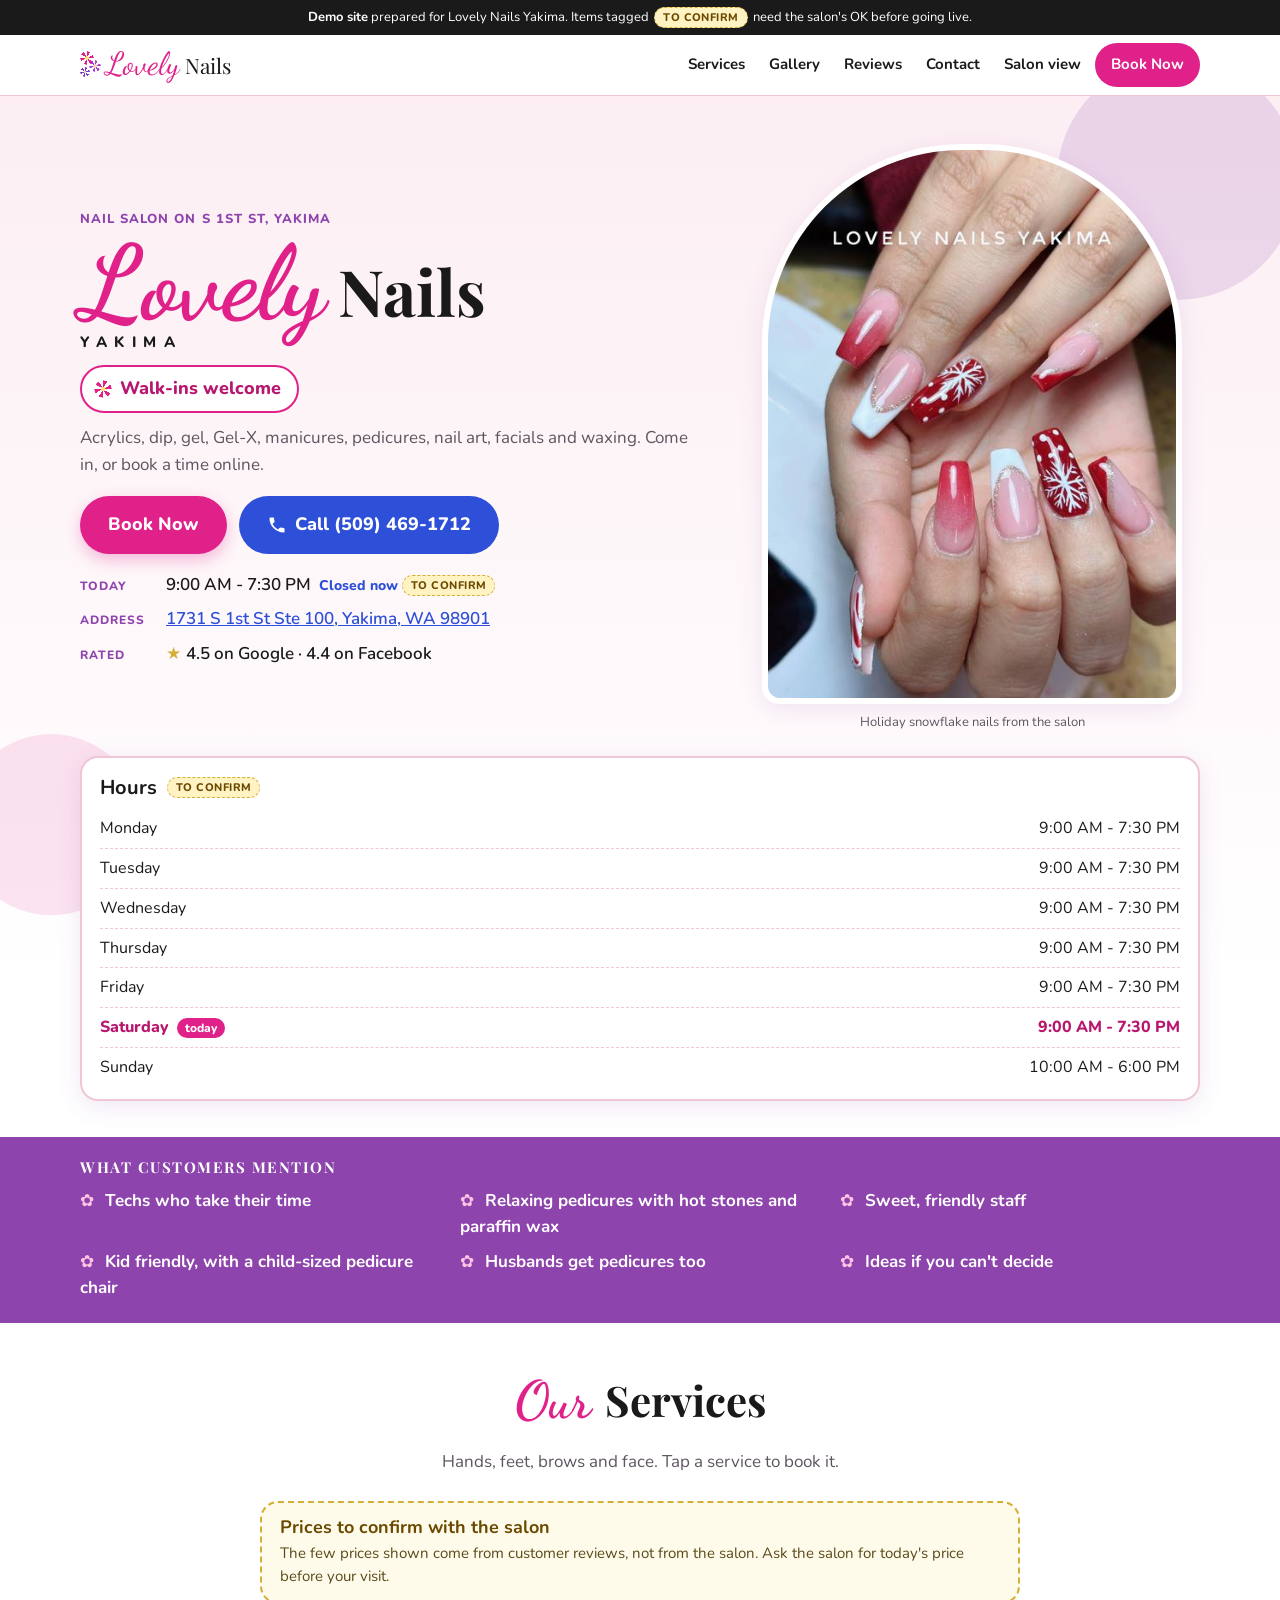
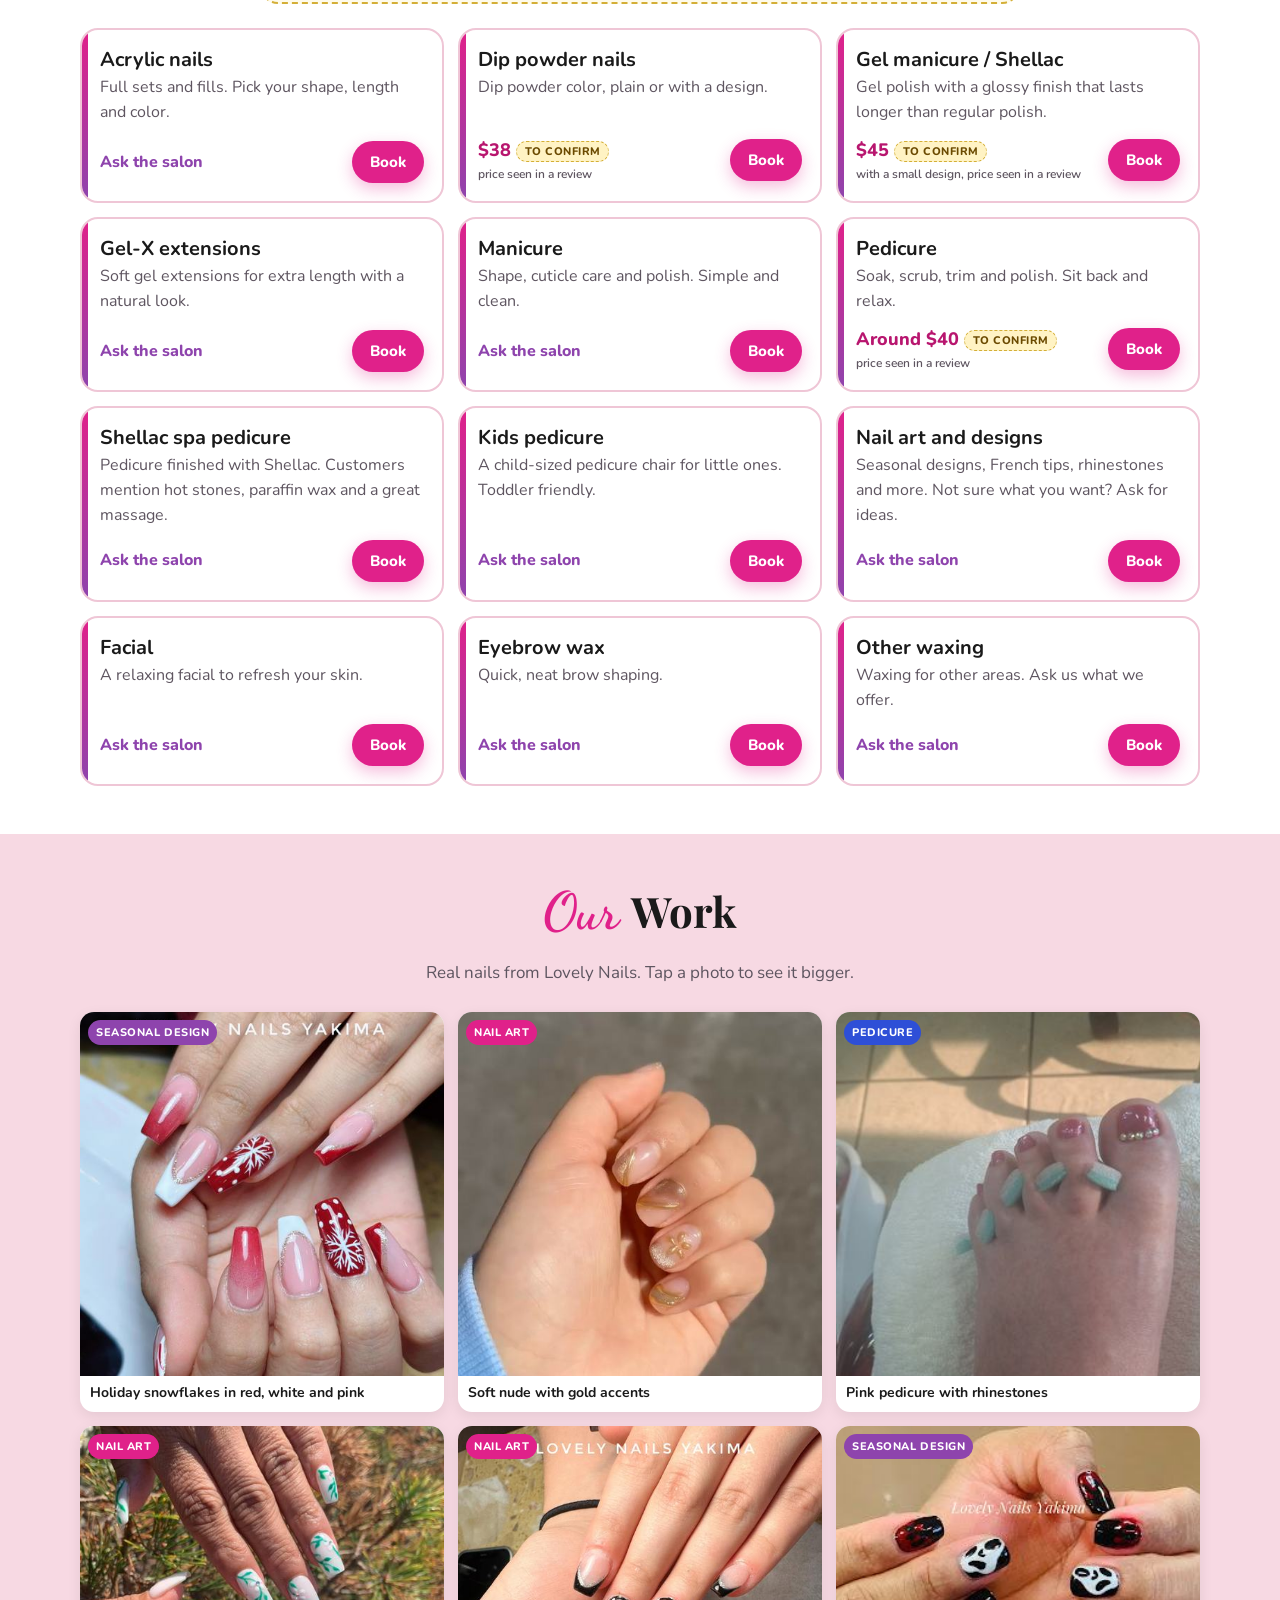
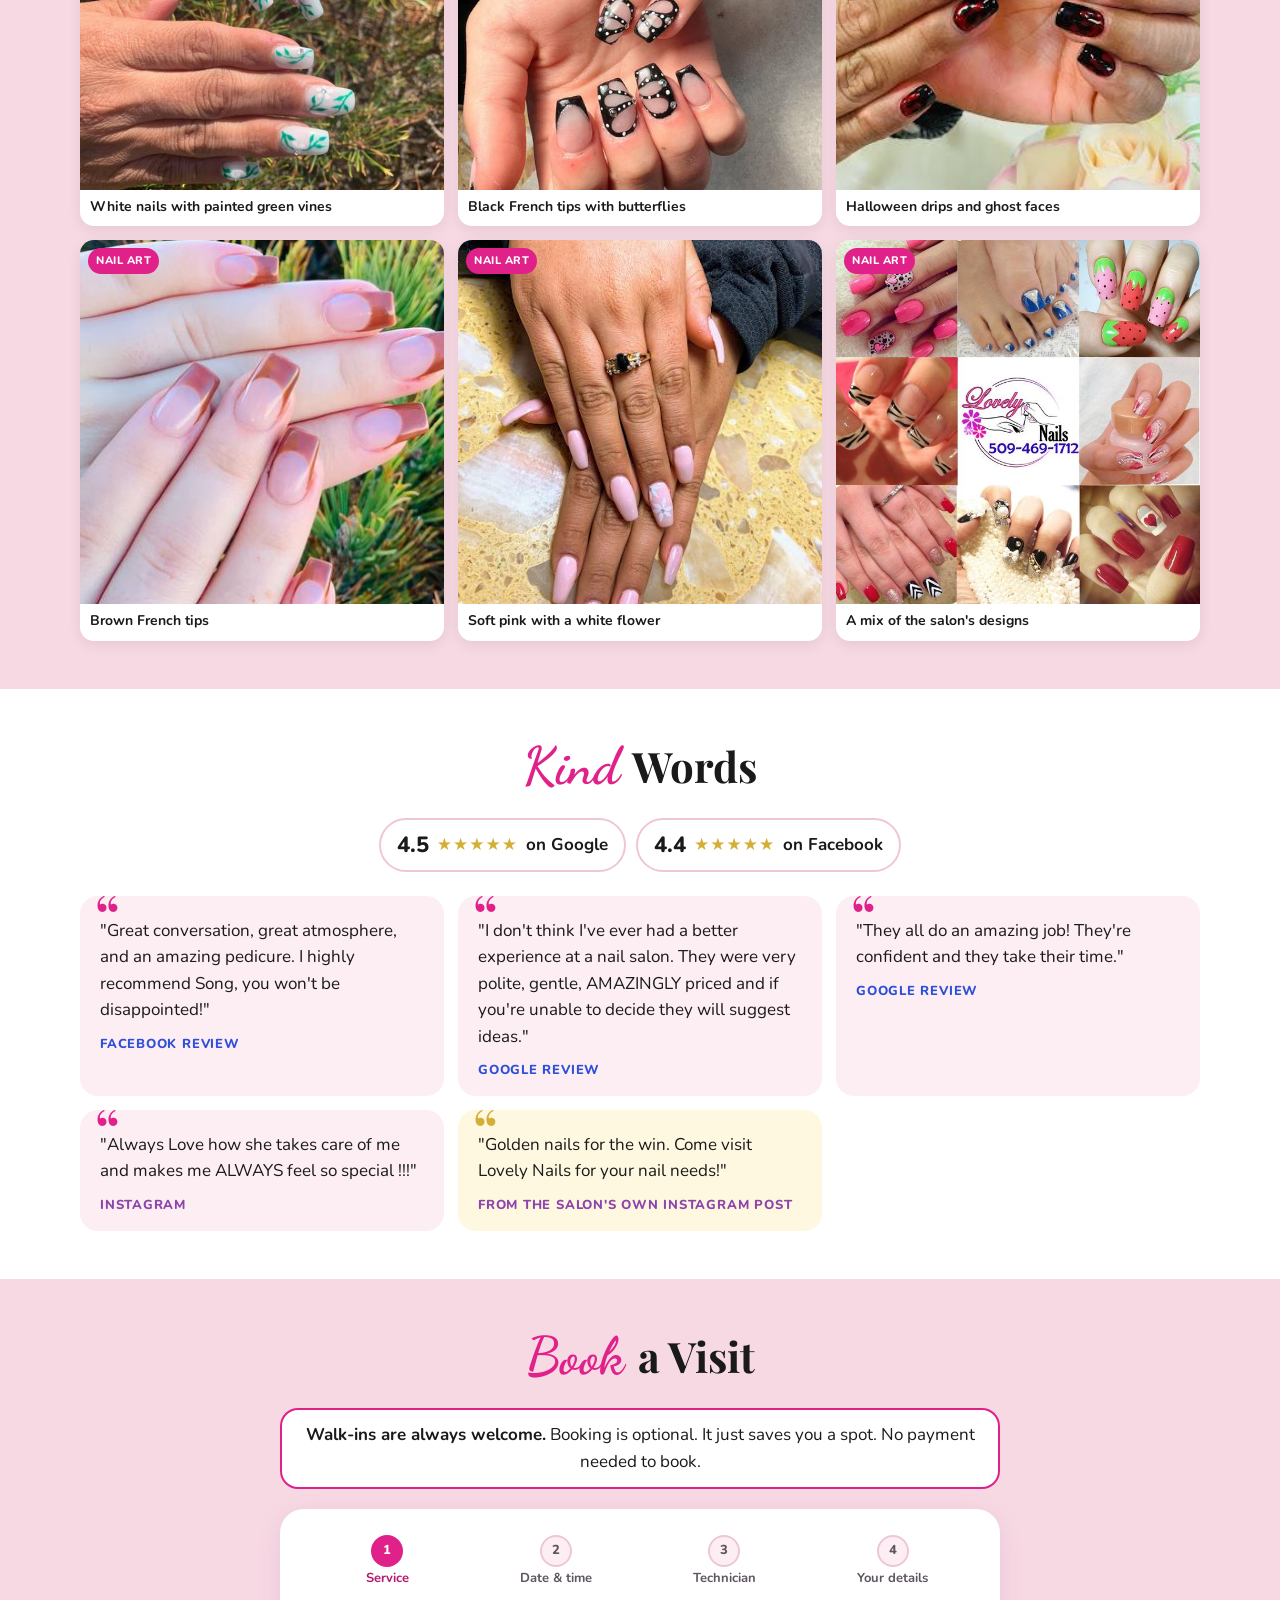
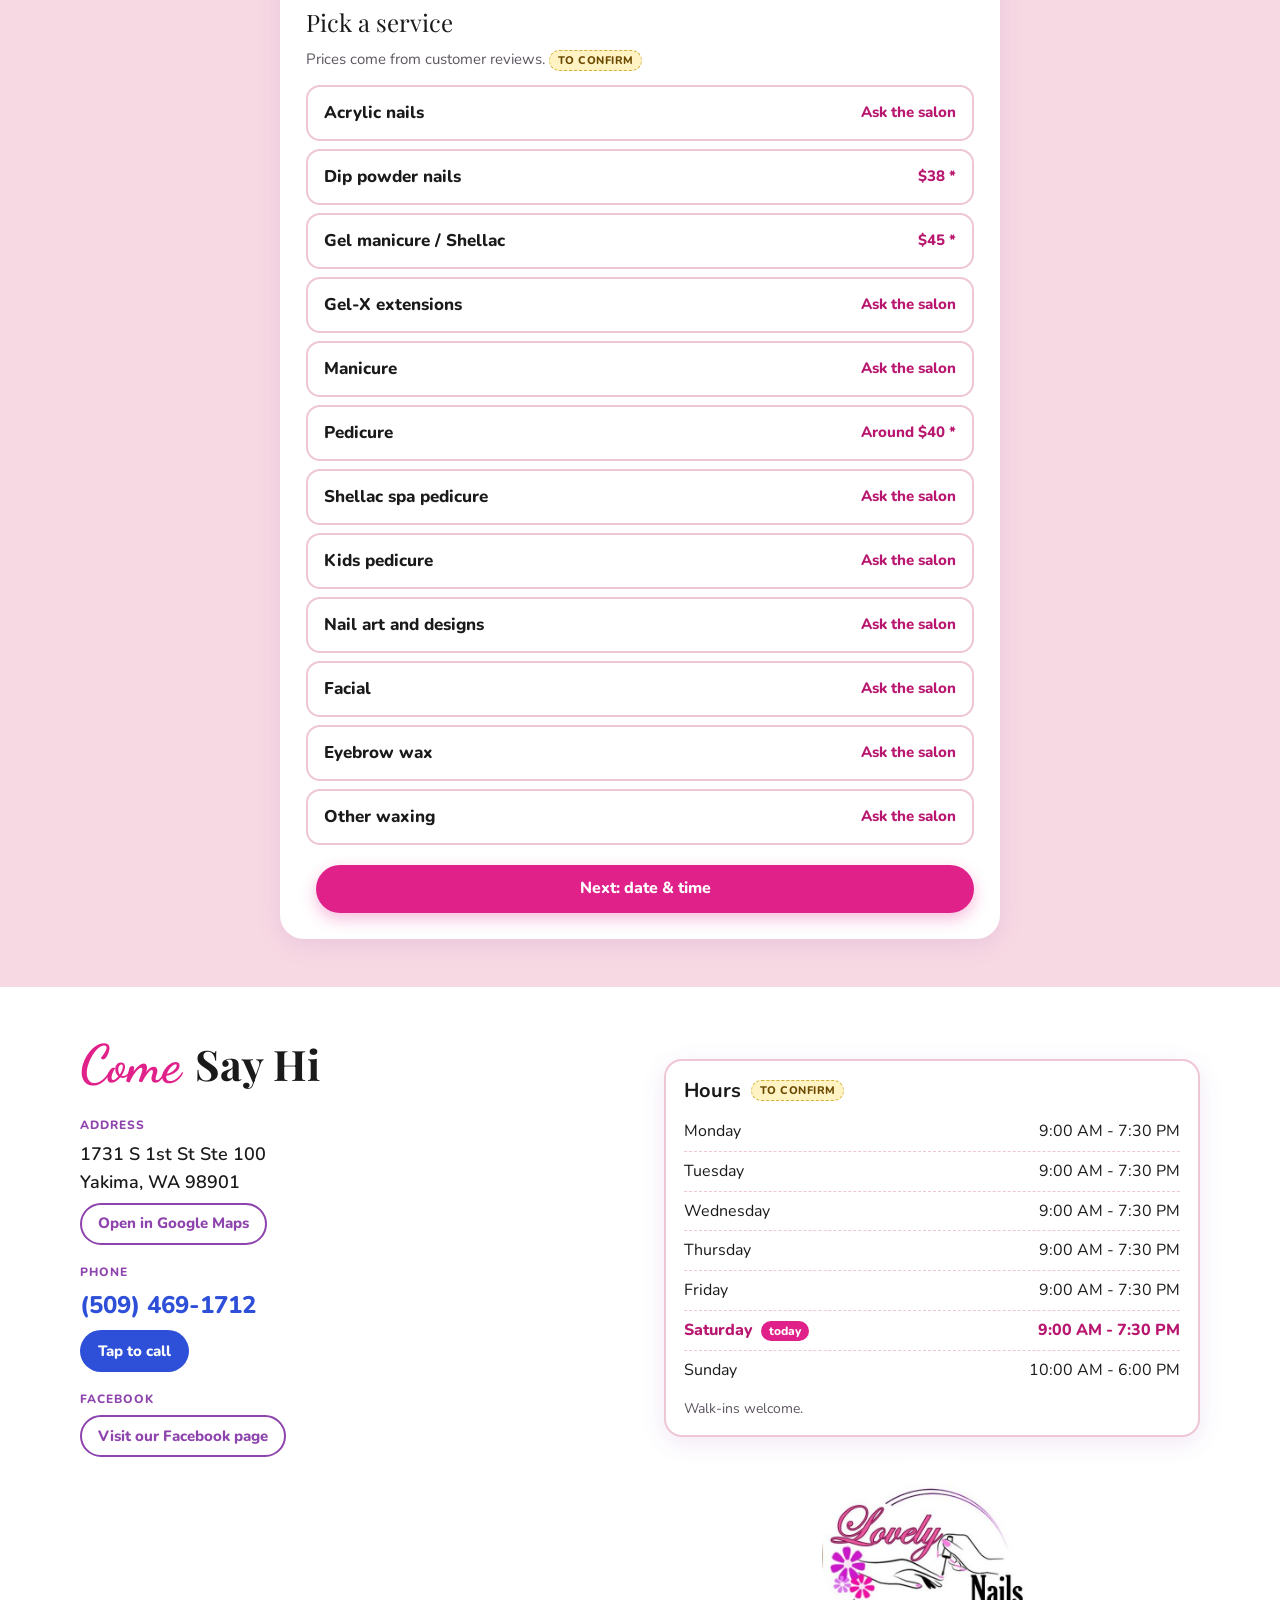
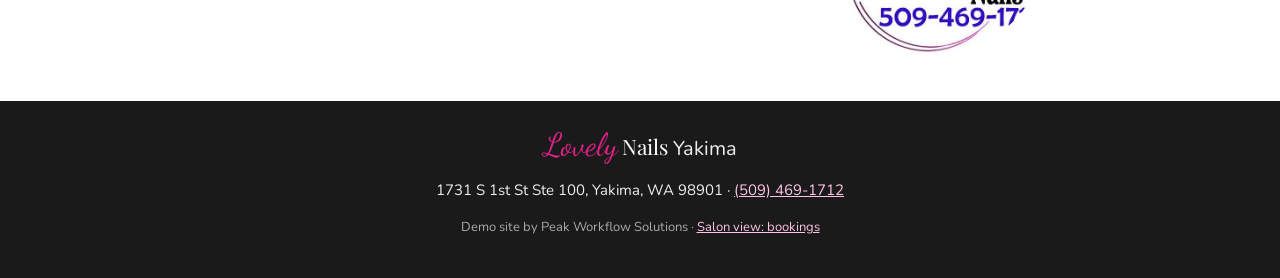
==== commit 06253c42: "Lovely Nails demo: salon view inside index.html, storage fallback Moves the salon bookings list to i" ====
--- a/demos/lovely-nails-yakima/index.html
+++ b/demos/lovely-nails-yakima/index.html
@@ -32,6 +32,7 @@
         <a href="#gallery">Gallery</a>
         <a href="#reviews">Reviews</a>
         <a href="#contact">Contact</a>
+        <a href="#salon">Salon view</a>
         <a class="nav-book" href="#book">Book Now</a>
       </nav>
     </div>
@@ -345,7 +346,7 @@
     <div class="wrap">
       <p class="footer-mark"><span class="wm-lovely">Lovely</span> <span class="wm-nails">Nails</span> Yakima</p>
       <p>1731 S 1st St Ste 100, Yakima, WA 98901 &middot; <a href="tel:+15094691712">(509) 469-1712</a></p>
-      <p class="footer-small">Demo site by Peak Workflow Solutions &middot; <a href="salon.html">Salon view: bookings</a></p>
+      <p class="footer-small">Demo site by Peak Workflow Solutions &middot; <a href="#salon">Salon view: bookings</a></p>
     </div>
   </footer>
 
@@ -361,10 +362,45 @@
     <p class="lb-cap"></p>
   </dialog>
 
+  <!-- ================= SALON VIEW (index.html#salon) ================= -->
+  <div class="salon-view" id="salon-view">
+    <div class="demo-bar" role="note">
+      <strong>Demo salon view.</strong> Bookings are saved in this browser only. A live site would use a real database and a salon login.
+    </div>
+    <header class="site-header">
+      <div class="wrap header-inner">
+        <a class="wordmark" href="#home" aria-label="Back to the Lovely Nails site">
+          <span class="wm-flowers" aria-hidden="true"><i></i><i></i><i></i></span>
+          <span class="wm-lovely">Lovely</span>
+          <span class="wm-nails">Nails</span>
+        </a>
+        <nav class="main-nav salon-nav" aria-label="Salon">
+          <a href="#home">Website</a>
+          <a class="nav-book" href="#book">New booking</a>
+        </nav>
+      </div>
+    </header>
+    <section class="section">
+      <div class="wrap">
+        <h1 class="section-title left"><span class="script">Salon</span> Bookings</h1>
+        <p class="section-sub left">Newest first. Call or text each customer to confirm.</p>
+        <div class="salon-toolbar">
+          <div class="tabs" role="tablist" aria-label="Filter bookings">
+            <button type="button" role="tab" class="tab is-active" data-filter="active" aria-selected="true">Active <span data-count="active"></span></button>
+            <button type="button" role="tab" class="tab" data-filter="cancelled" aria-selected="false">Cancelled <span data-count="cancelled"></span></button>
+            <button type="button" role="tab" class="tab" data-filter="all" aria-selected="false">All <span data-count="all"></span></button>
+          </div>
+        </div>
+        <div id="booking-list" class="booking-list" aria-live="polite"></div>
+      </div>
+    </section>
+  </div>
+
   <script src="js/config.js"></script>
   <script src="js/core.js"></script>
   <script src="js/booking-store.js"></script>
   <script src="js/site.js"></script>
   <script src="js/booking.js"></script>
+  <script src="js/salon.js"></script>
 </body>
 </html>
--- a/demos/lovely-nails-yakima/css/styles.css
+++ b/demos/lovely-nails-yakima/css/styles.css
@@ -321,8 +321,12 @@
 }
 .action-bar .btn { min-height: 52px; font-size: 17px; }
 
-/* ---------- Salon view ---------- */
-.salon-page { padding-bottom: 0; }
+/* ---------- Salon view (index.html#salon) ---------- */
+.salon-view { display: none; }
+body.is-salon > :not(.salon-view):not(script):not(dialog) { display: none !important; }
+body.is-salon .salon-view { display: block; }
+body.is-salon { padding-bottom: 0; }
+.salon-nav a:not(.nav-book) { display: inline-block; }
 .salon-toolbar { display: flex; flex-wrap: wrap; justify-content: space-between; gap: 10px; margin-bottom: 16px; }
 .tabs { display: flex; gap: 6px; flex-wrap: wrap; }
 .tab {
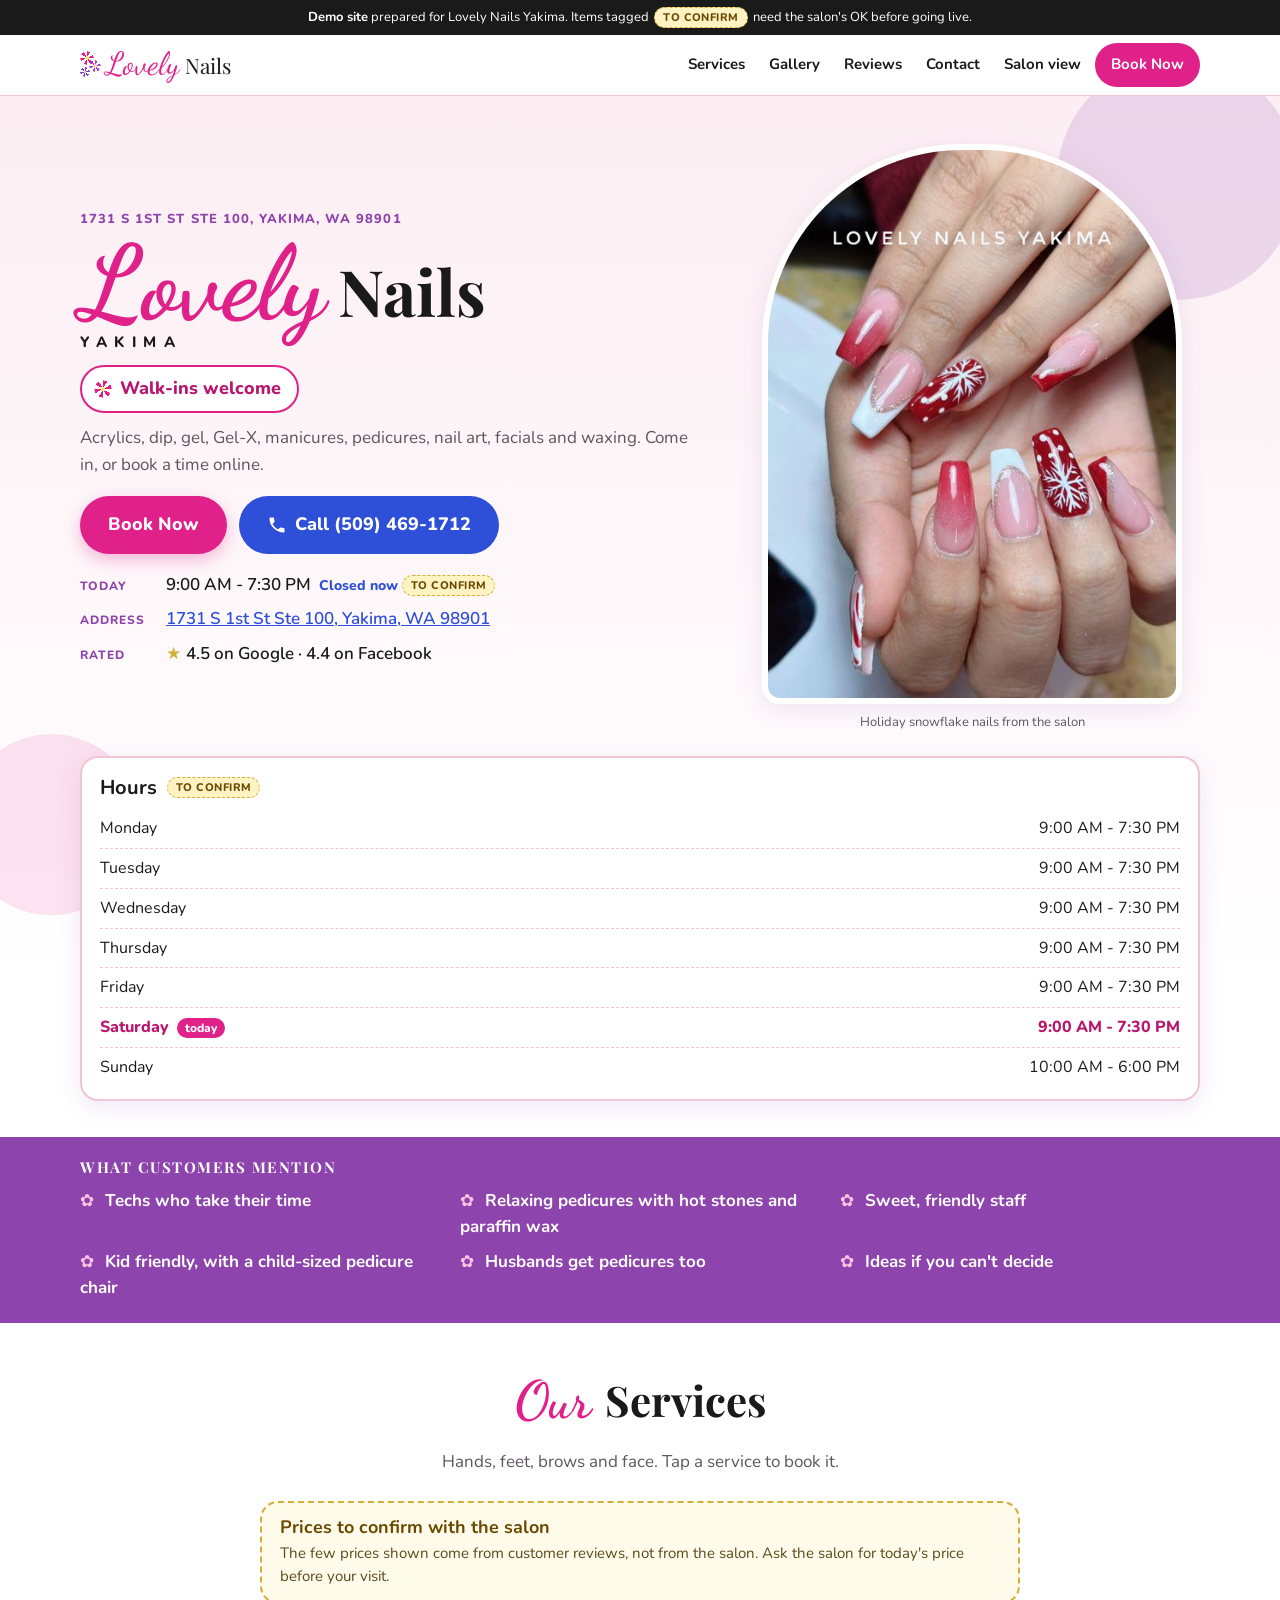
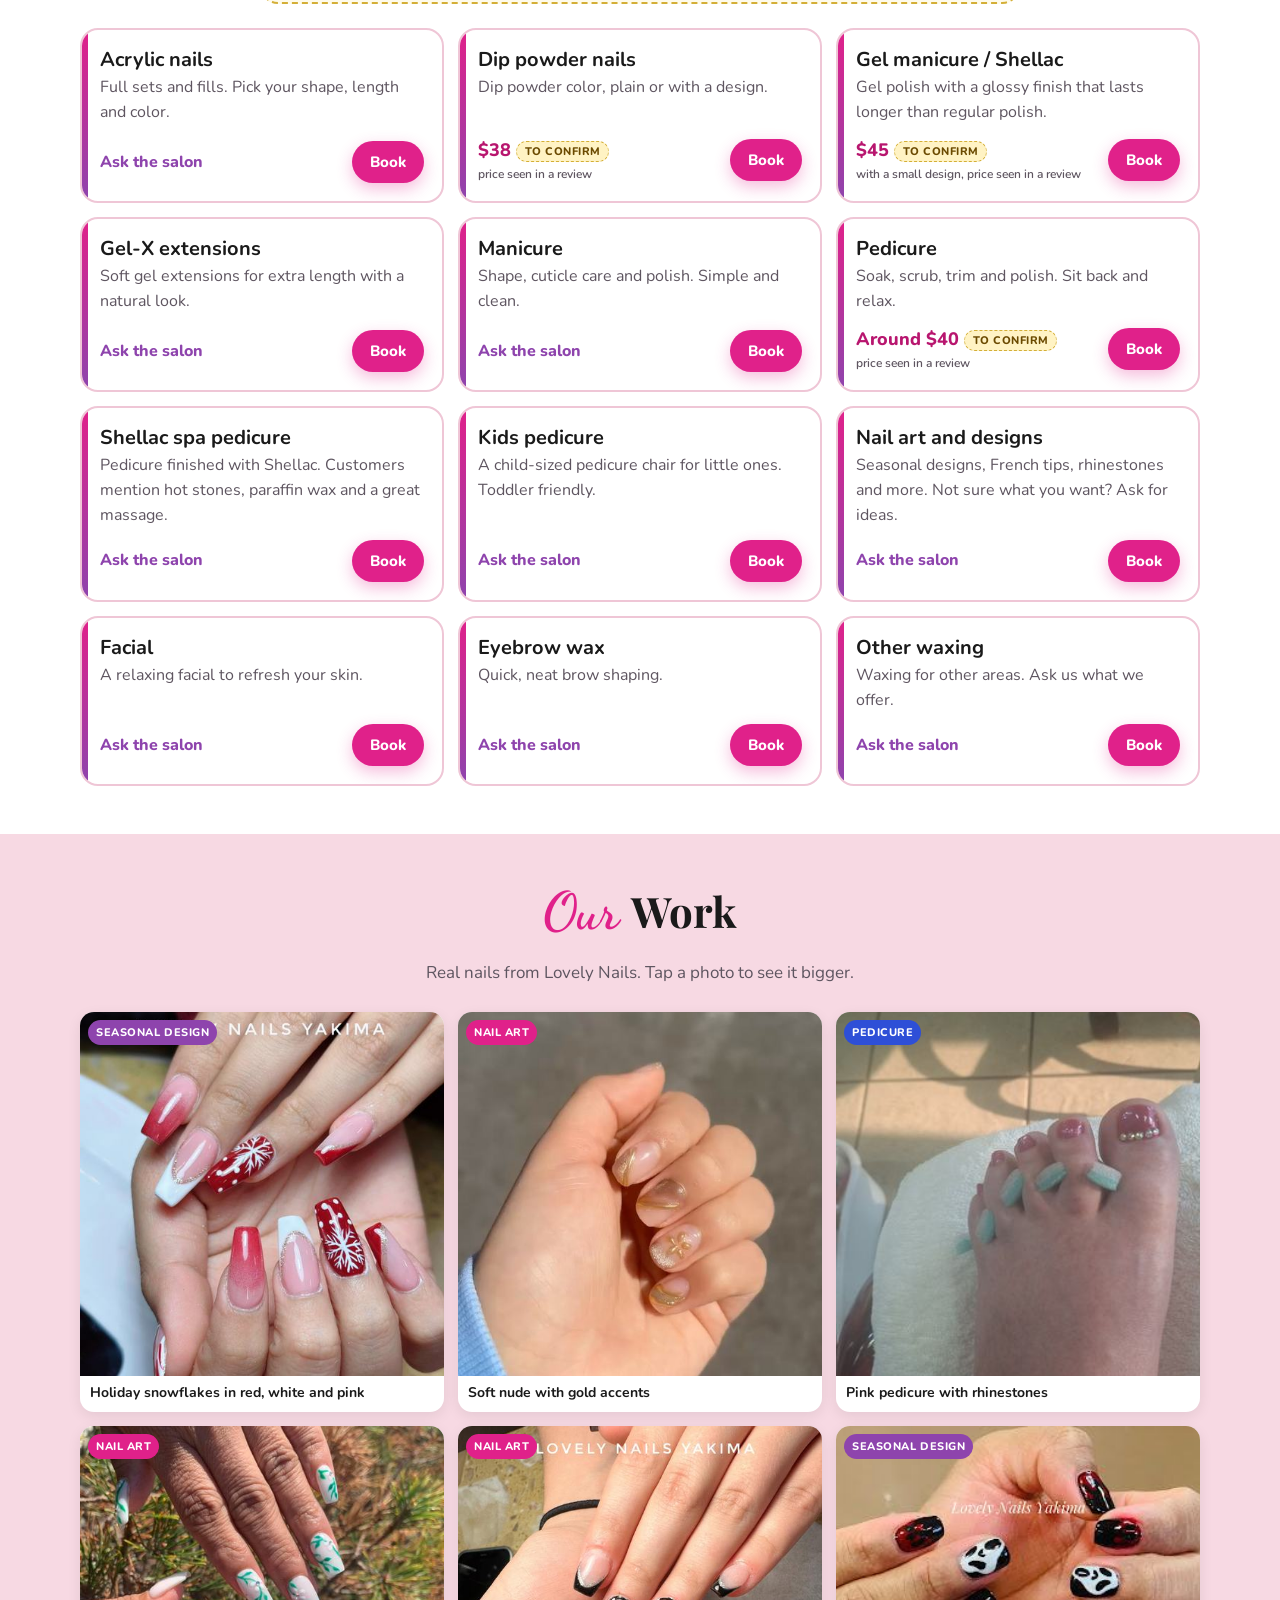
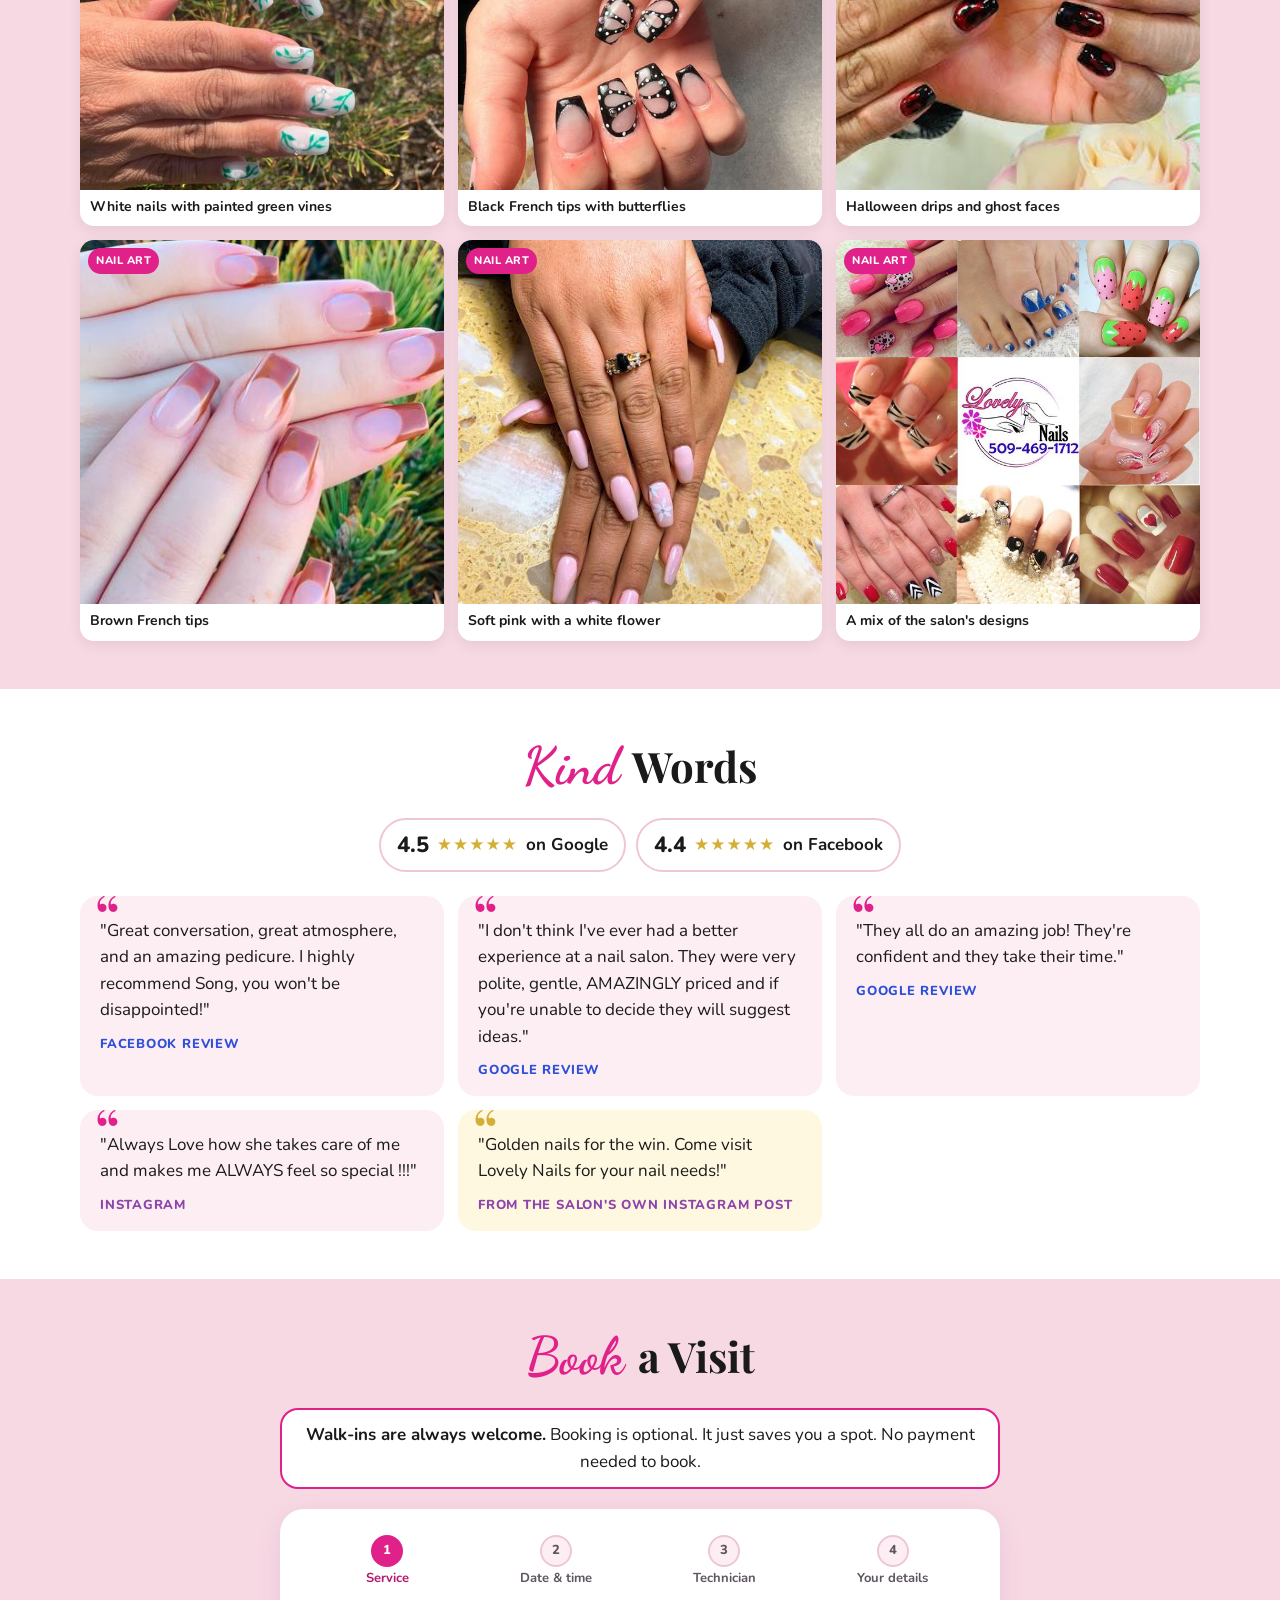
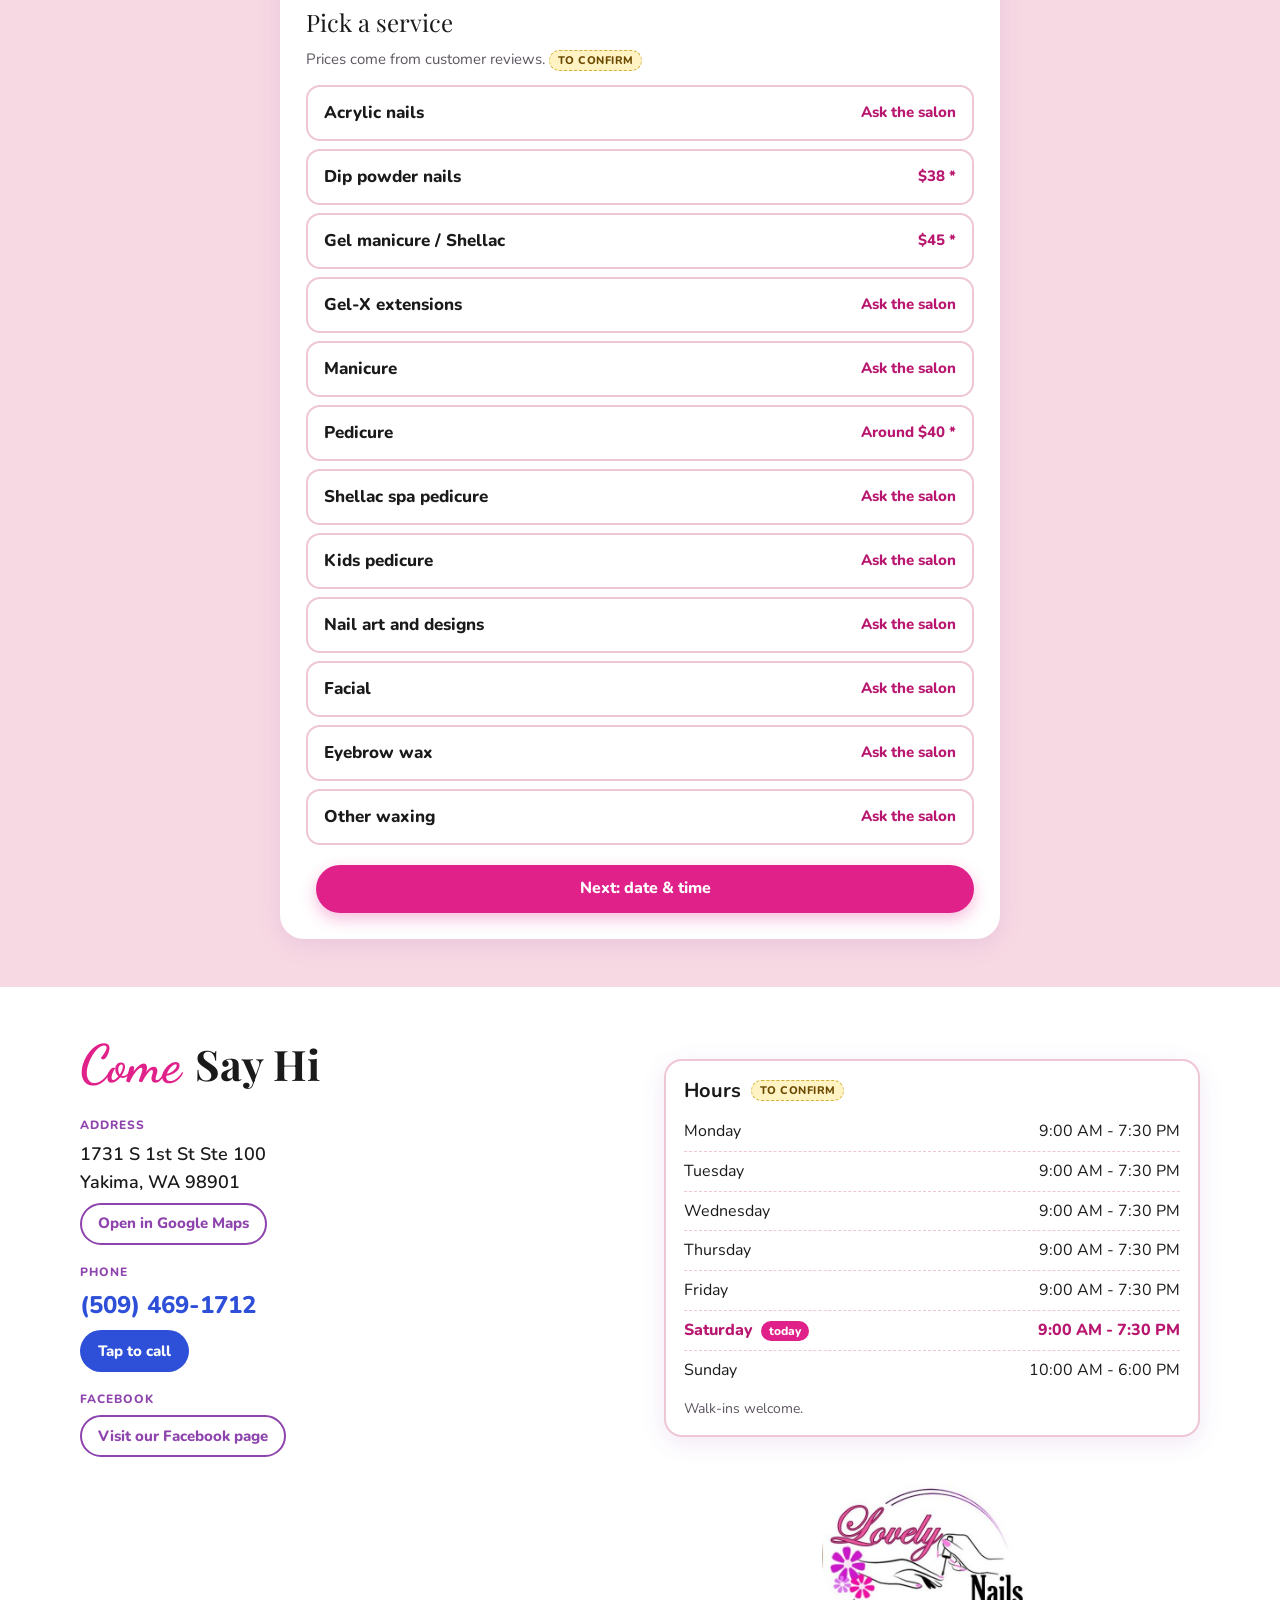
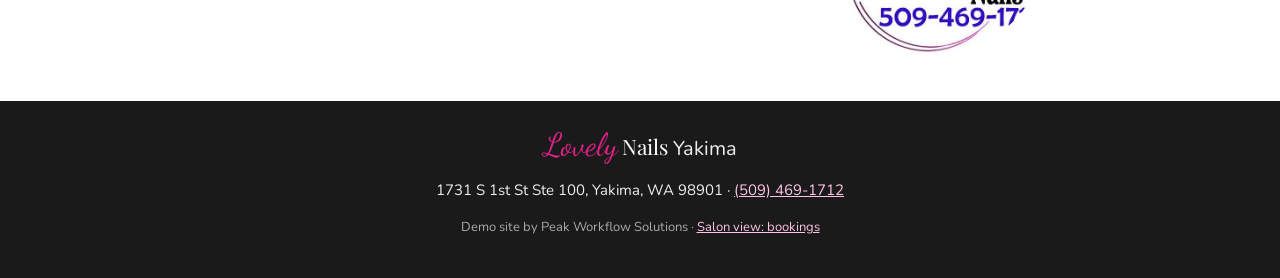
==== commit cbb2ea4b: "Lovely Nails demo: show address above the name in the hero Co-Authored-By: Claude Opus 5.5 <noreply@" ====
--- a/demos/lovely-nails-yakima/index.html
+++ b/demos/lovely-nails-yakima/index.html
@@ -43,7 +43,7 @@
     <section id="home" class="hero">
       <div class="wrap hero-grid">
         <div class="hero-copy">
-          <p class="hero-kicker">Nail salon on S 1st St, Yakima</p>
+          <p class="hero-kicker">1731 S 1st St Ste 100, Yakima, WA 98901</p>
           <h1 class="hero-title">
             <span class="ht-lovely">Lovely</span>
             <span class="ht-nails">Nails</span>
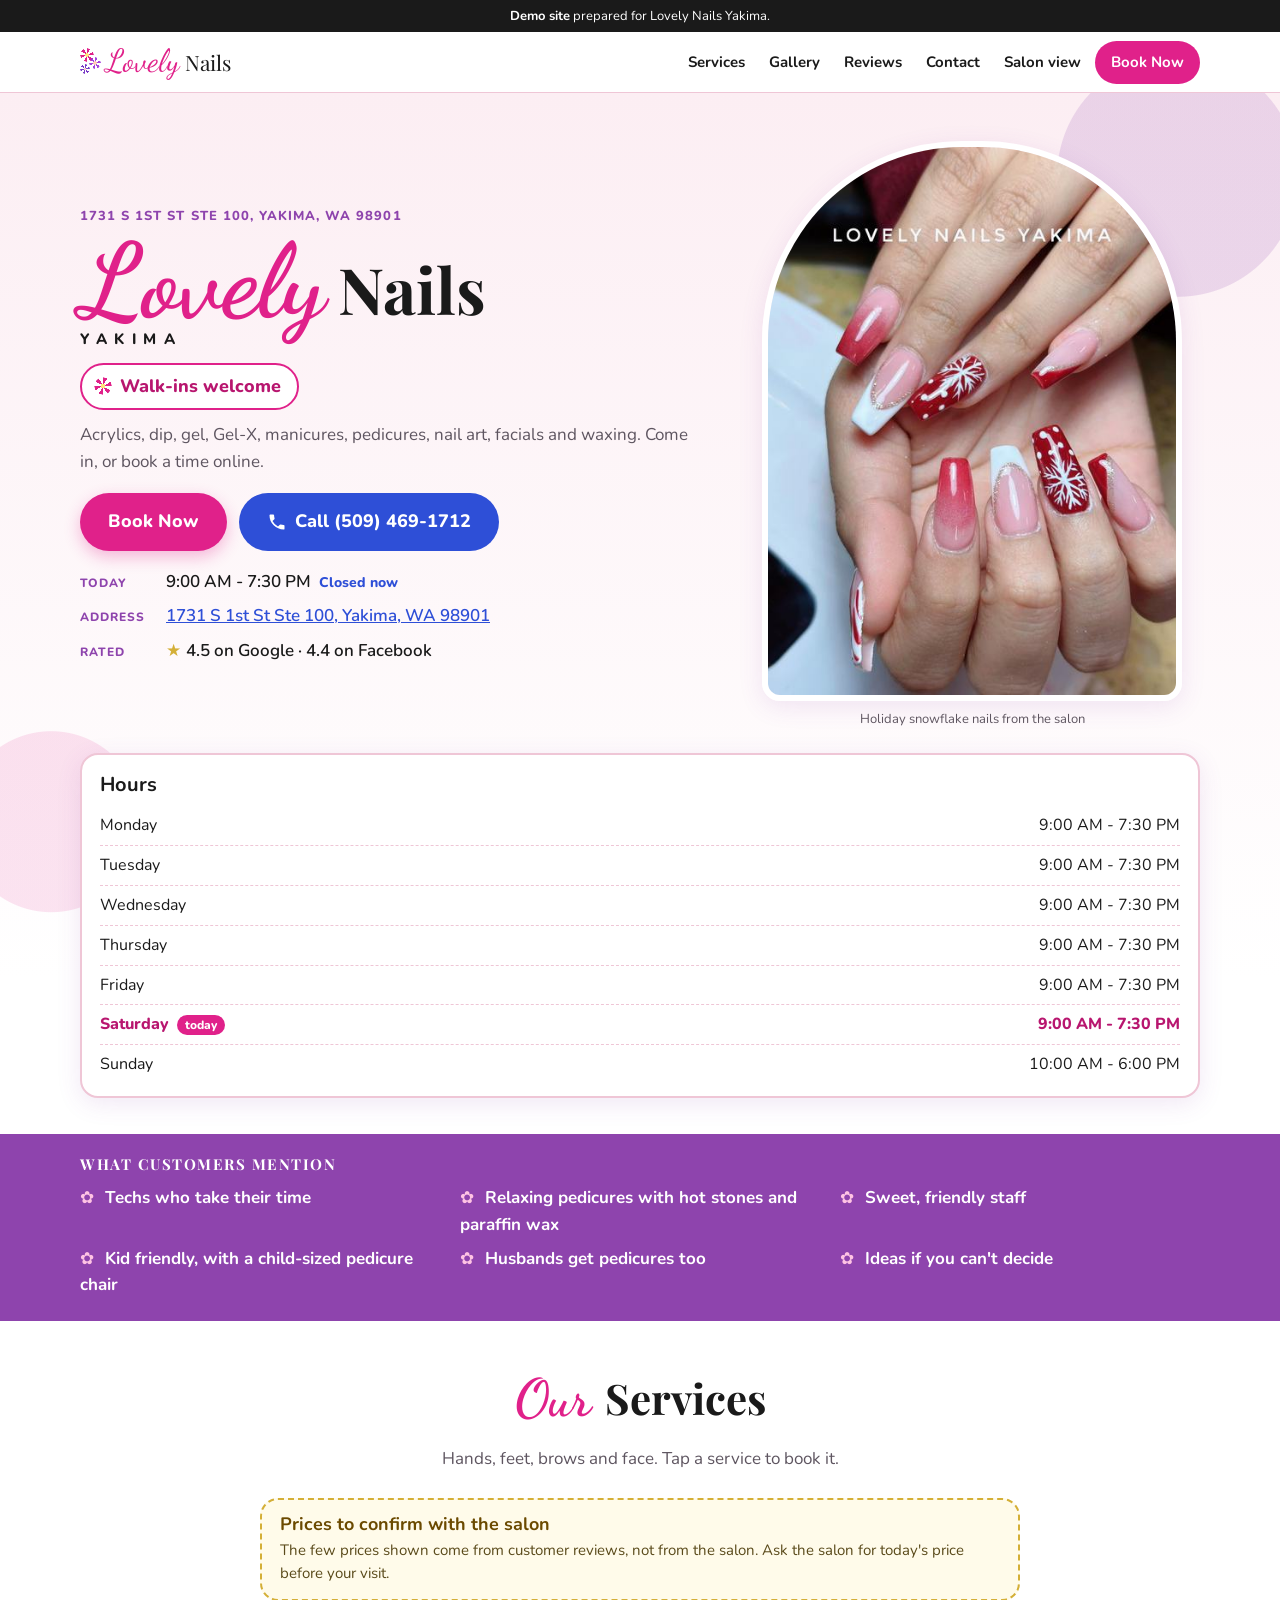
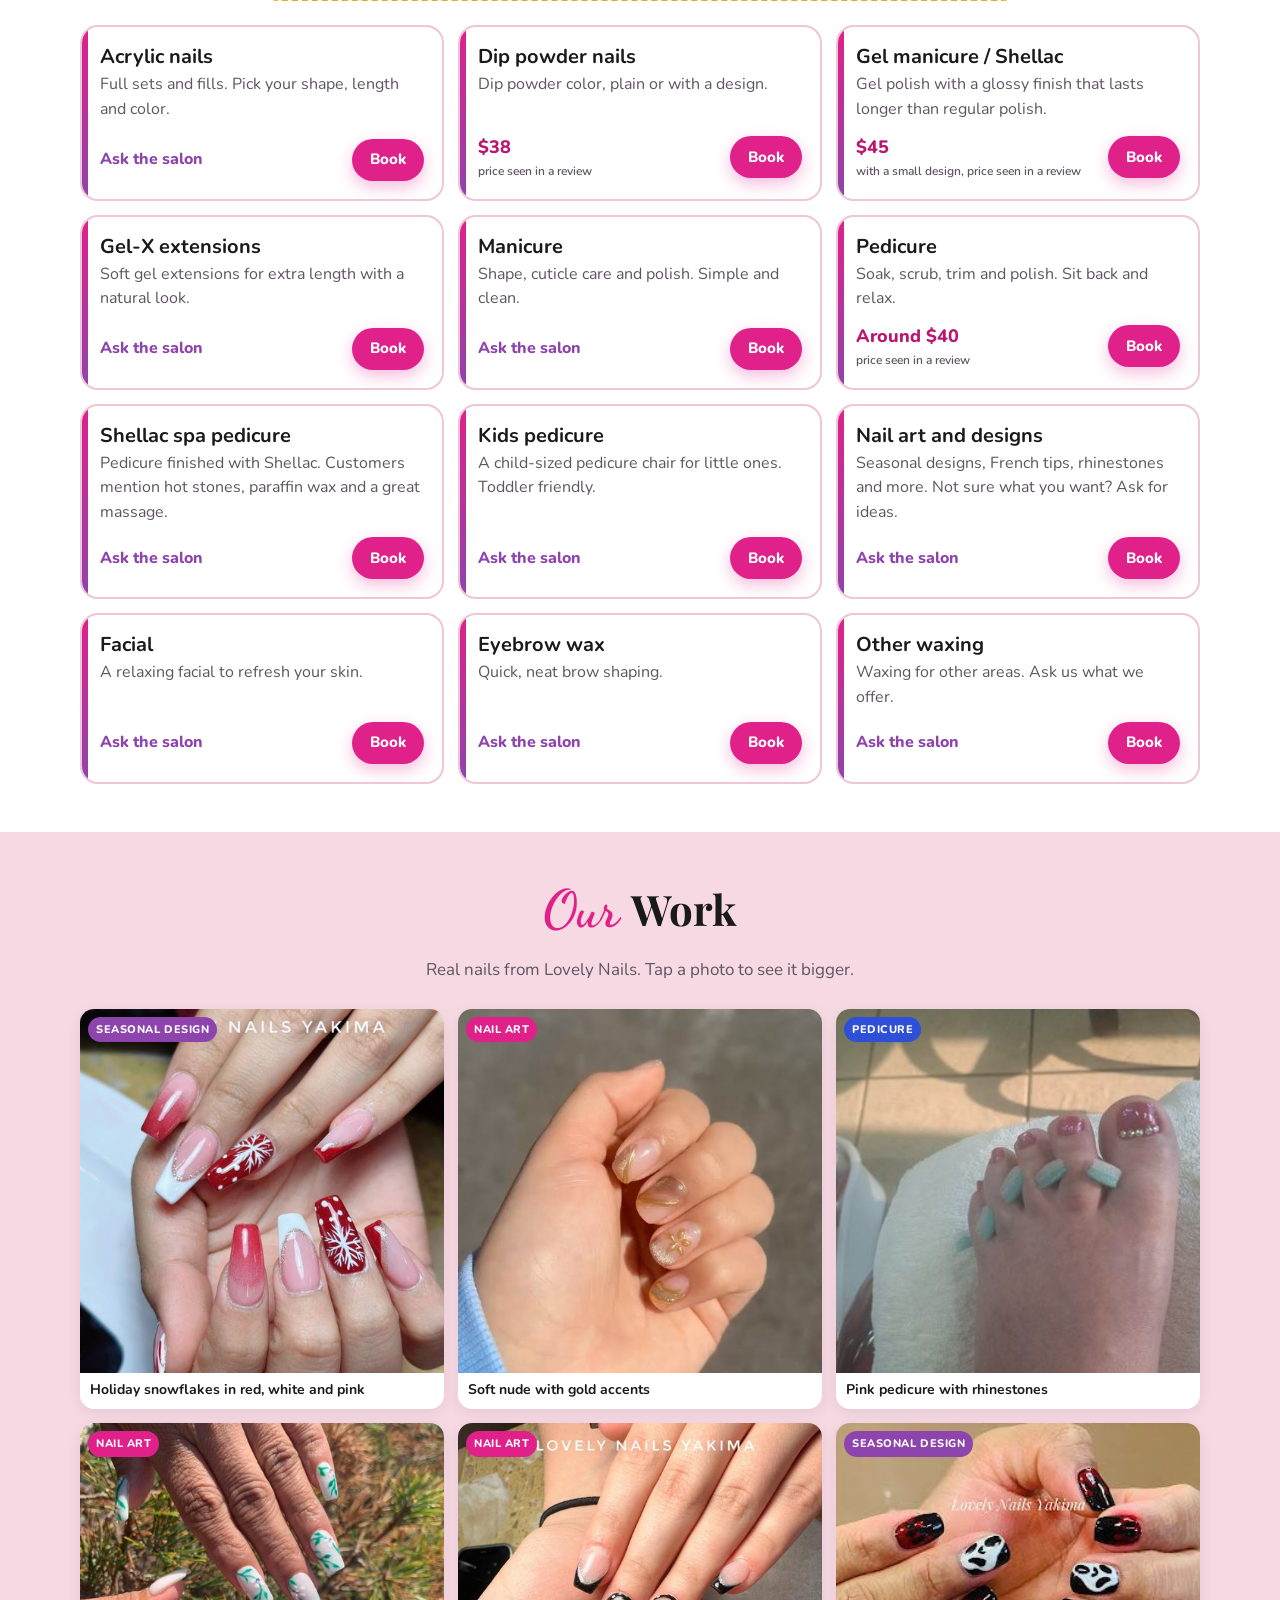
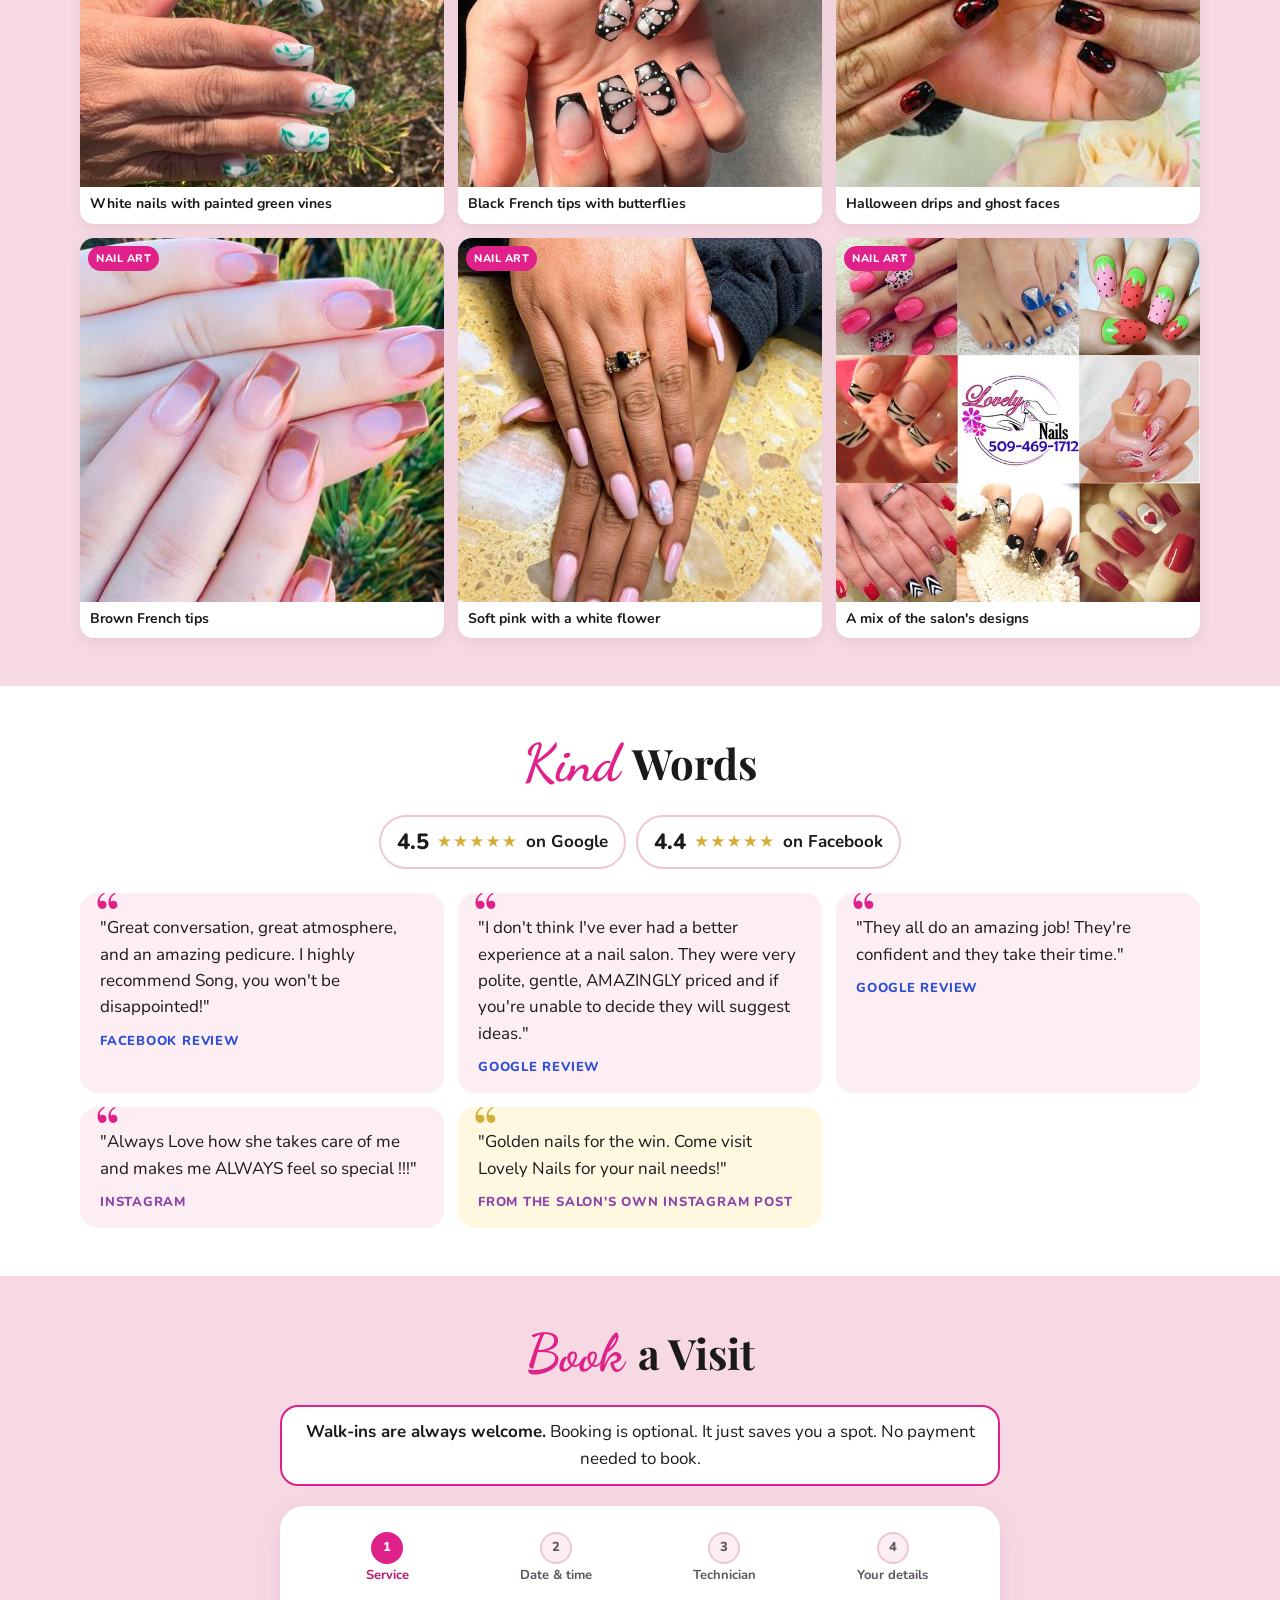
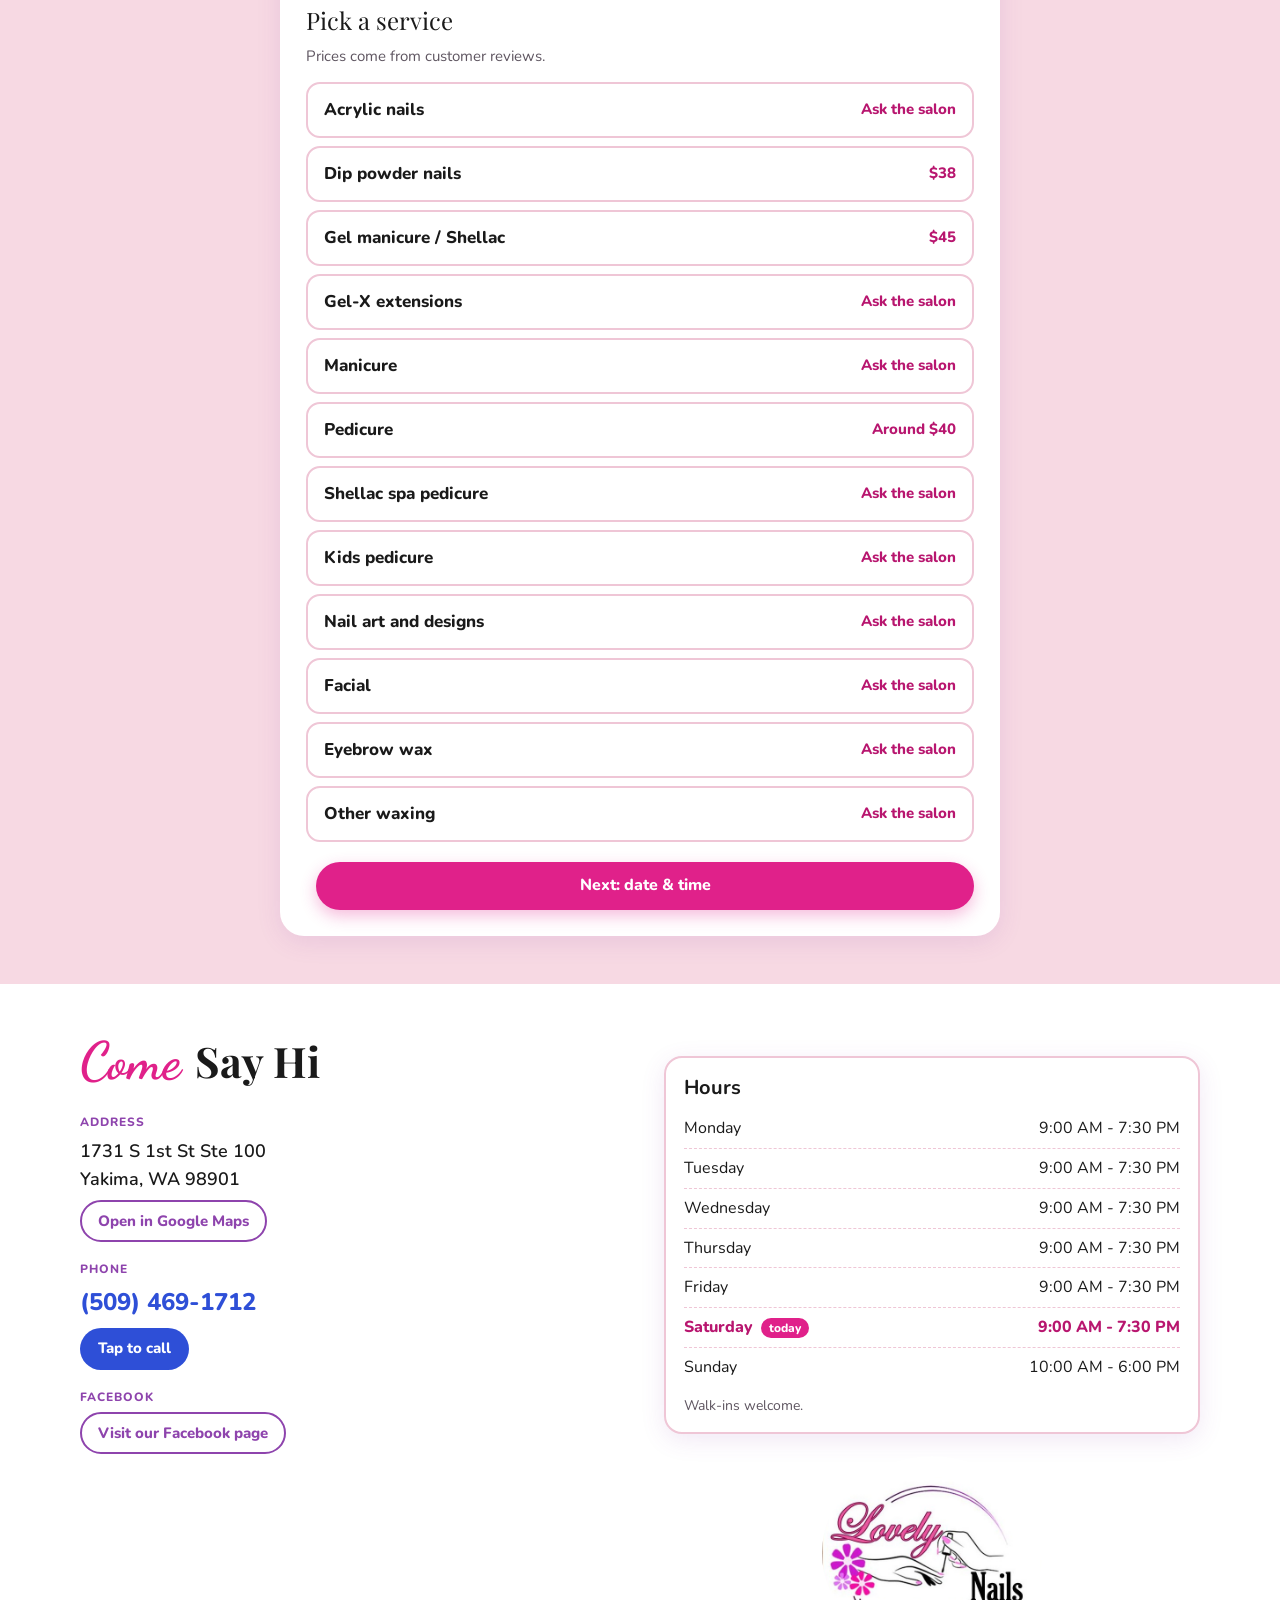
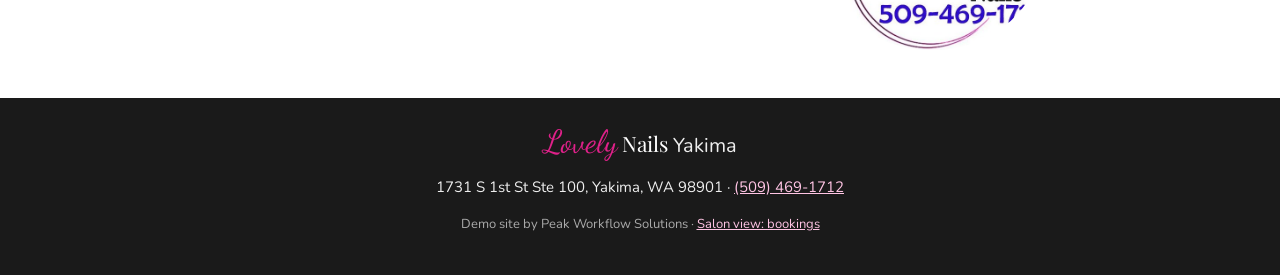
==== commit 29d407a7: "Lovely Nails demo: remove To confirm tags Co-Authored-By: Claude Opus 5.5 <noreply@anthropic.com> Cl" ====
--- a/demos/lovely-nails-yakima/index.html
+++ b/demos/lovely-nails-yakima/index.html
@@ -17,7 +17,7 @@
 <body>
 
   <div class="demo-bar" role="note">
-    <strong>Demo site</strong> prepared for Lovely Nails Yakima. Items tagged <span class="tbc">To confirm</span> need the salon's OK before going live.
+    <strong>Demo site</strong> prepared for Lovely Nails Yakima.
   </div>
 
   <header class="site-header">
@@ -85,7 +85,7 @@
 
       <div class="wrap">
         <div class="hours-card" aria-labelledby="hours-title">
-          <h2 id="hours-title" class="hours-title">Hours <span class="tbc" data-tbc="hours">To confirm</span></h2>
+          <h2 id="hours-title" class="hours-title">Hours</h2>
           <ul class="hours-list" data-ln="hours-list"></ul>
         </div>
       </div>
@@ -218,7 +218,7 @@
             <!-- STEP 1 -->
             <fieldset class="step" data-step="1">
               <legend class="step-title">Pick a service</legend>
-              <p class="step-help">Prices come from customer reviews. <span class="tbc">To confirm</span></p>
+              <p class="step-help">Prices come from customer reviews.</p>
               <div class="choice-list" data-ln="service-choices" role="radiogroup" aria-label="Service"></div>
               <p class="field-error" data-error="serviceId" role="alert"></p>
               <div class="step-nav">
@@ -294,7 +294,7 @@
             <p class="confirm-ref">Booking reference <strong data-ln="c-ref"></strong></p>
             <dl class="confirm-details">
               <div><dt>Service</dt><dd data-ln="c-service"></dd></div>
-              <div><dt>Price</dt><dd><span data-ln="c-price"></span> <span class="tbc" data-ln="c-price-tbc">To confirm</span></dd></div>
+              <div><dt>Price</dt><dd data-ln="c-price"></dd></div>
               <div><dt>Date</dt><dd data-ln="c-date"></dd></div>
               <div><dt>Time</dt><dd data-ln="c-time"></dd></div>
               <div><dt>Technician</dt><dd data-ln="c-tech"></dd></div>
@@ -332,7 +332,7 @@
         </div>
         <div>
           <div class="hours-card">
-            <h3 class="hours-title">Hours <span class="tbc" data-tbc="hours">To confirm</span></h3>
+            <h3 class="hours-title">Hours</h3>
             <ul class="hours-list" data-ln="hours-list"></ul>
             <p class="small-print">Walk-ins welcome.</p>
           </div>
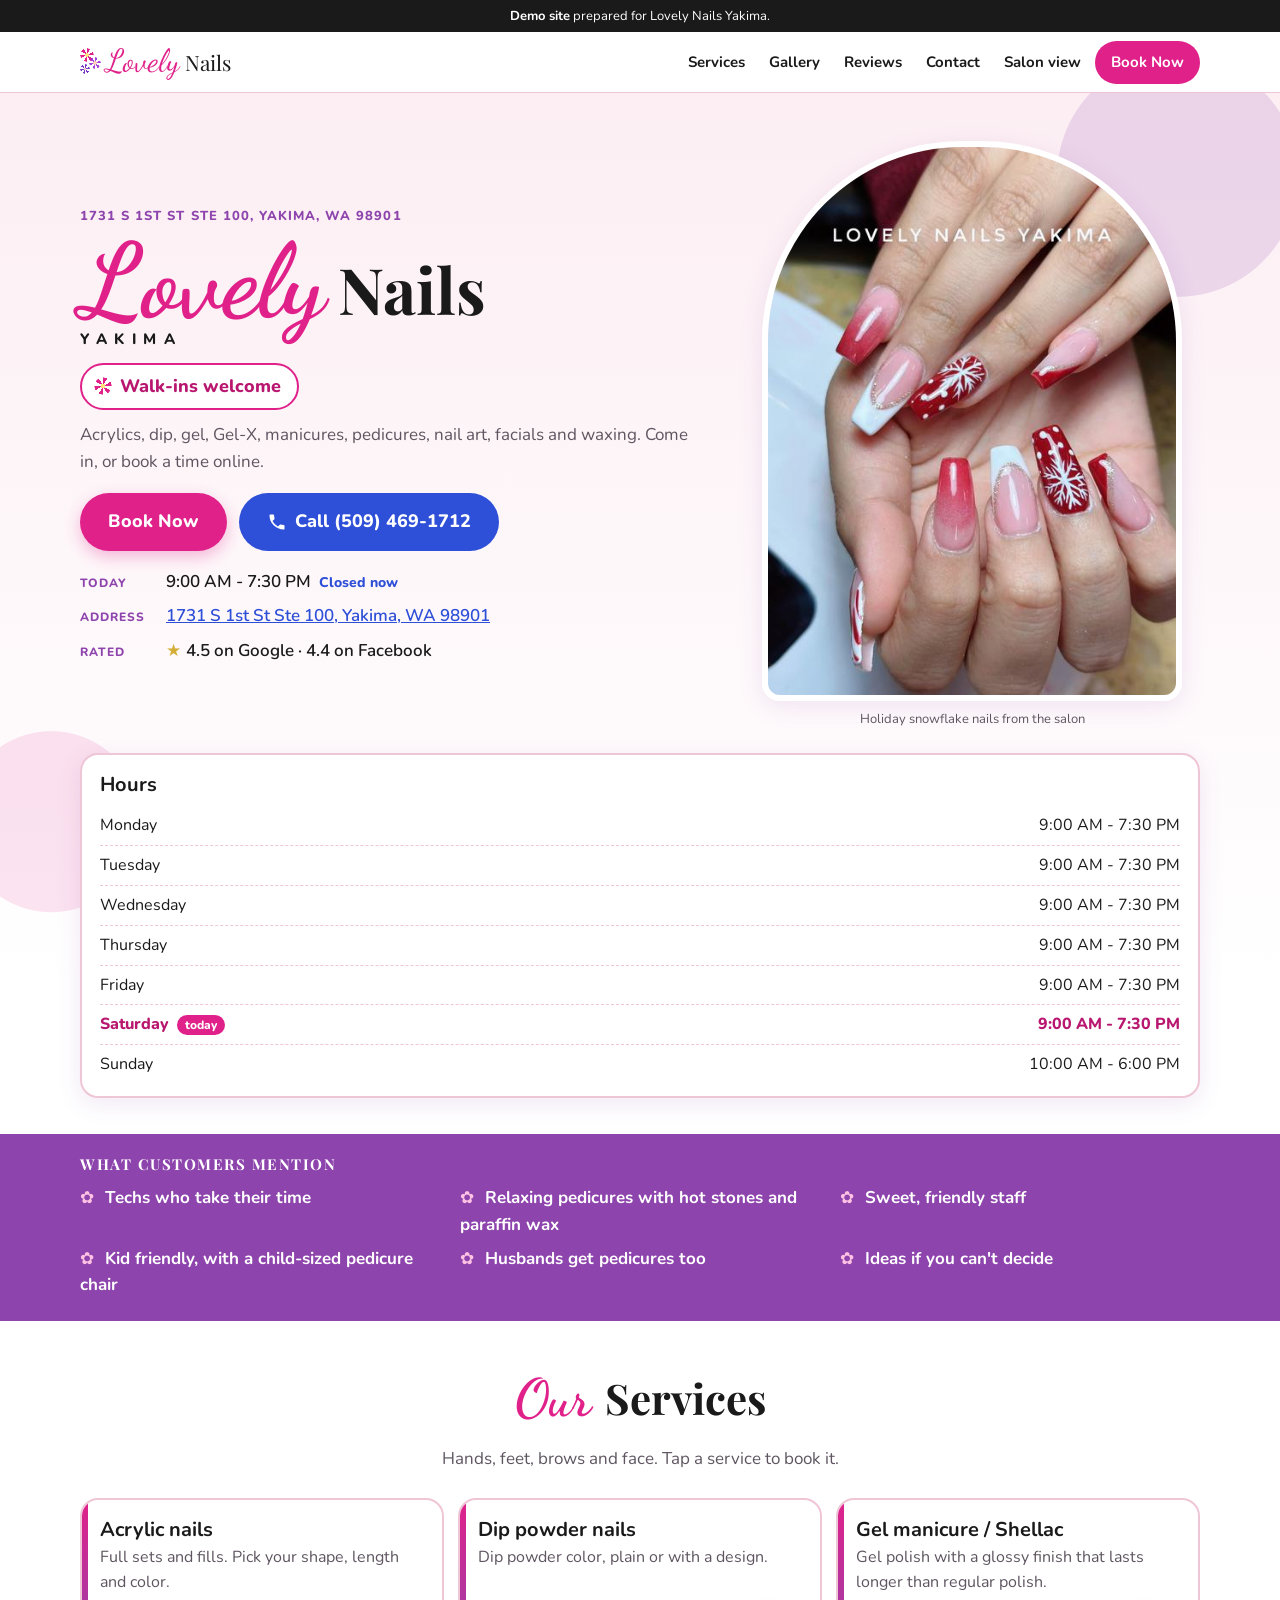
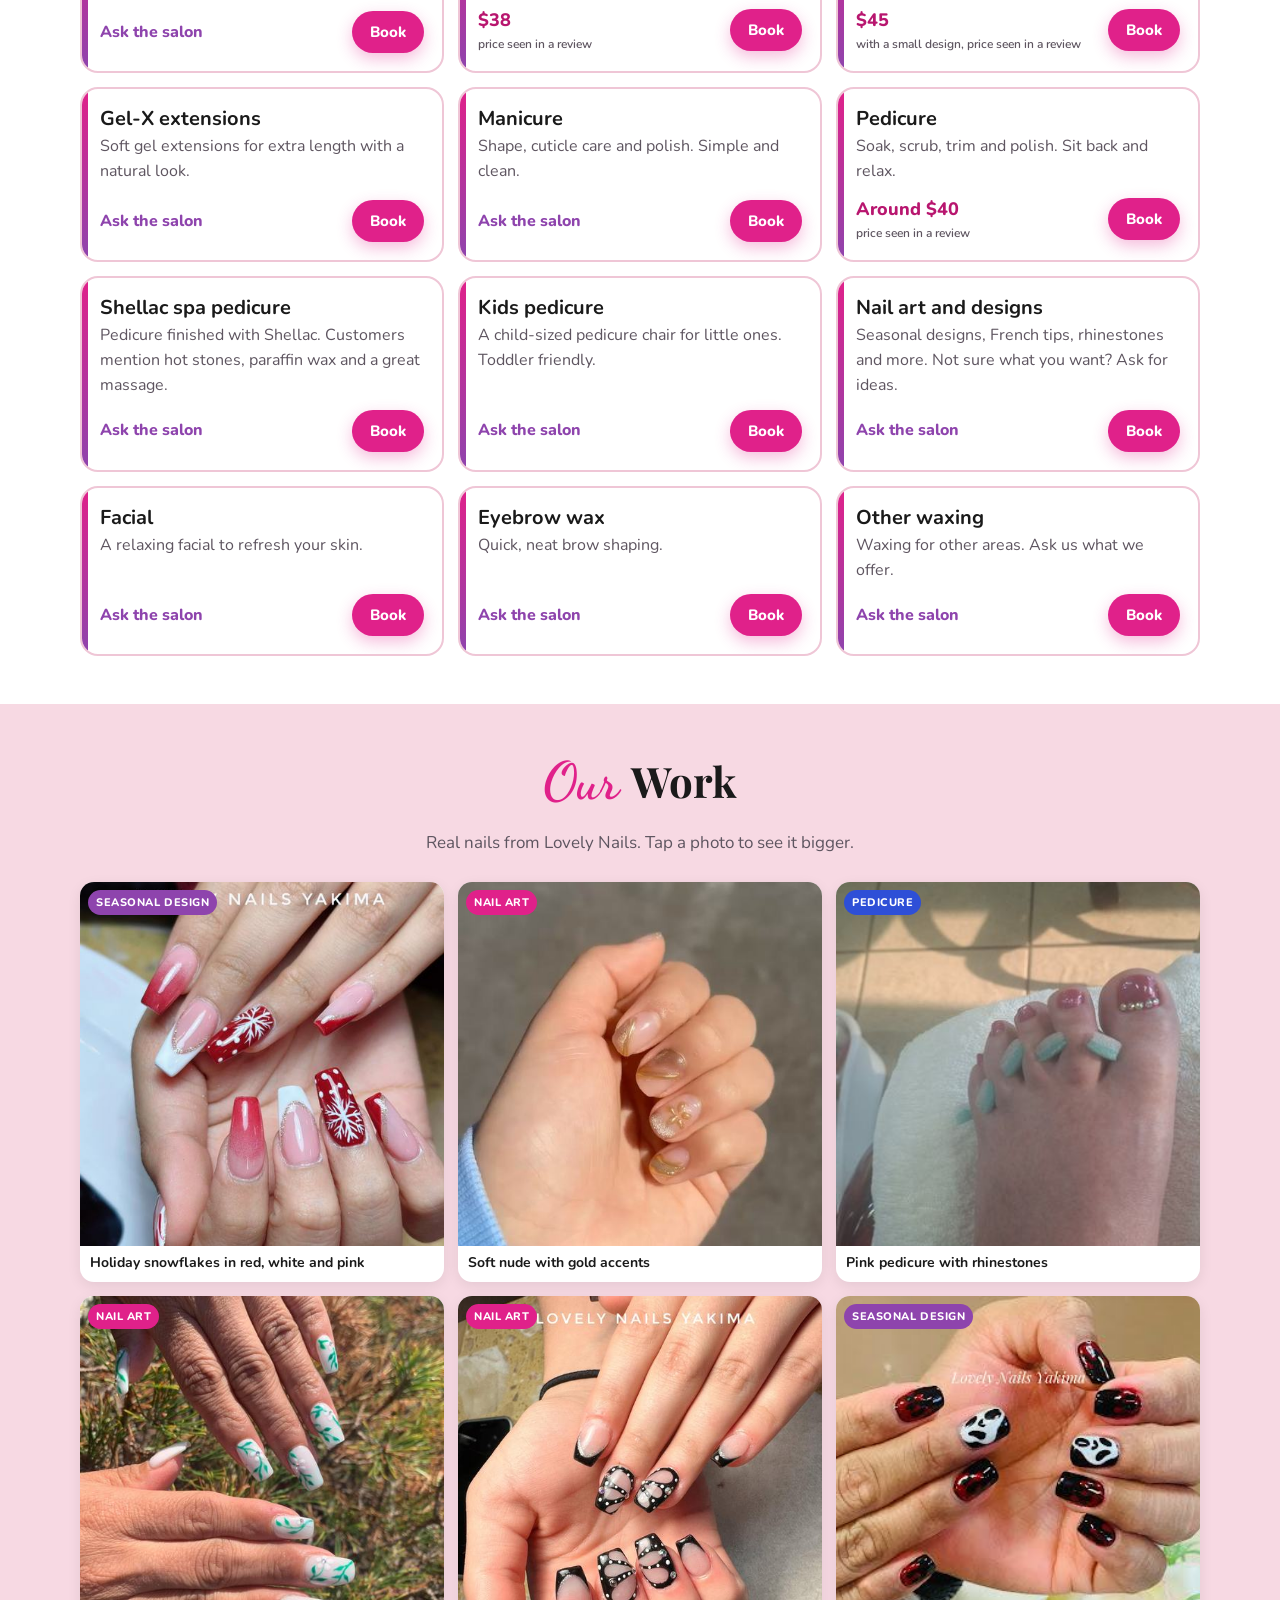
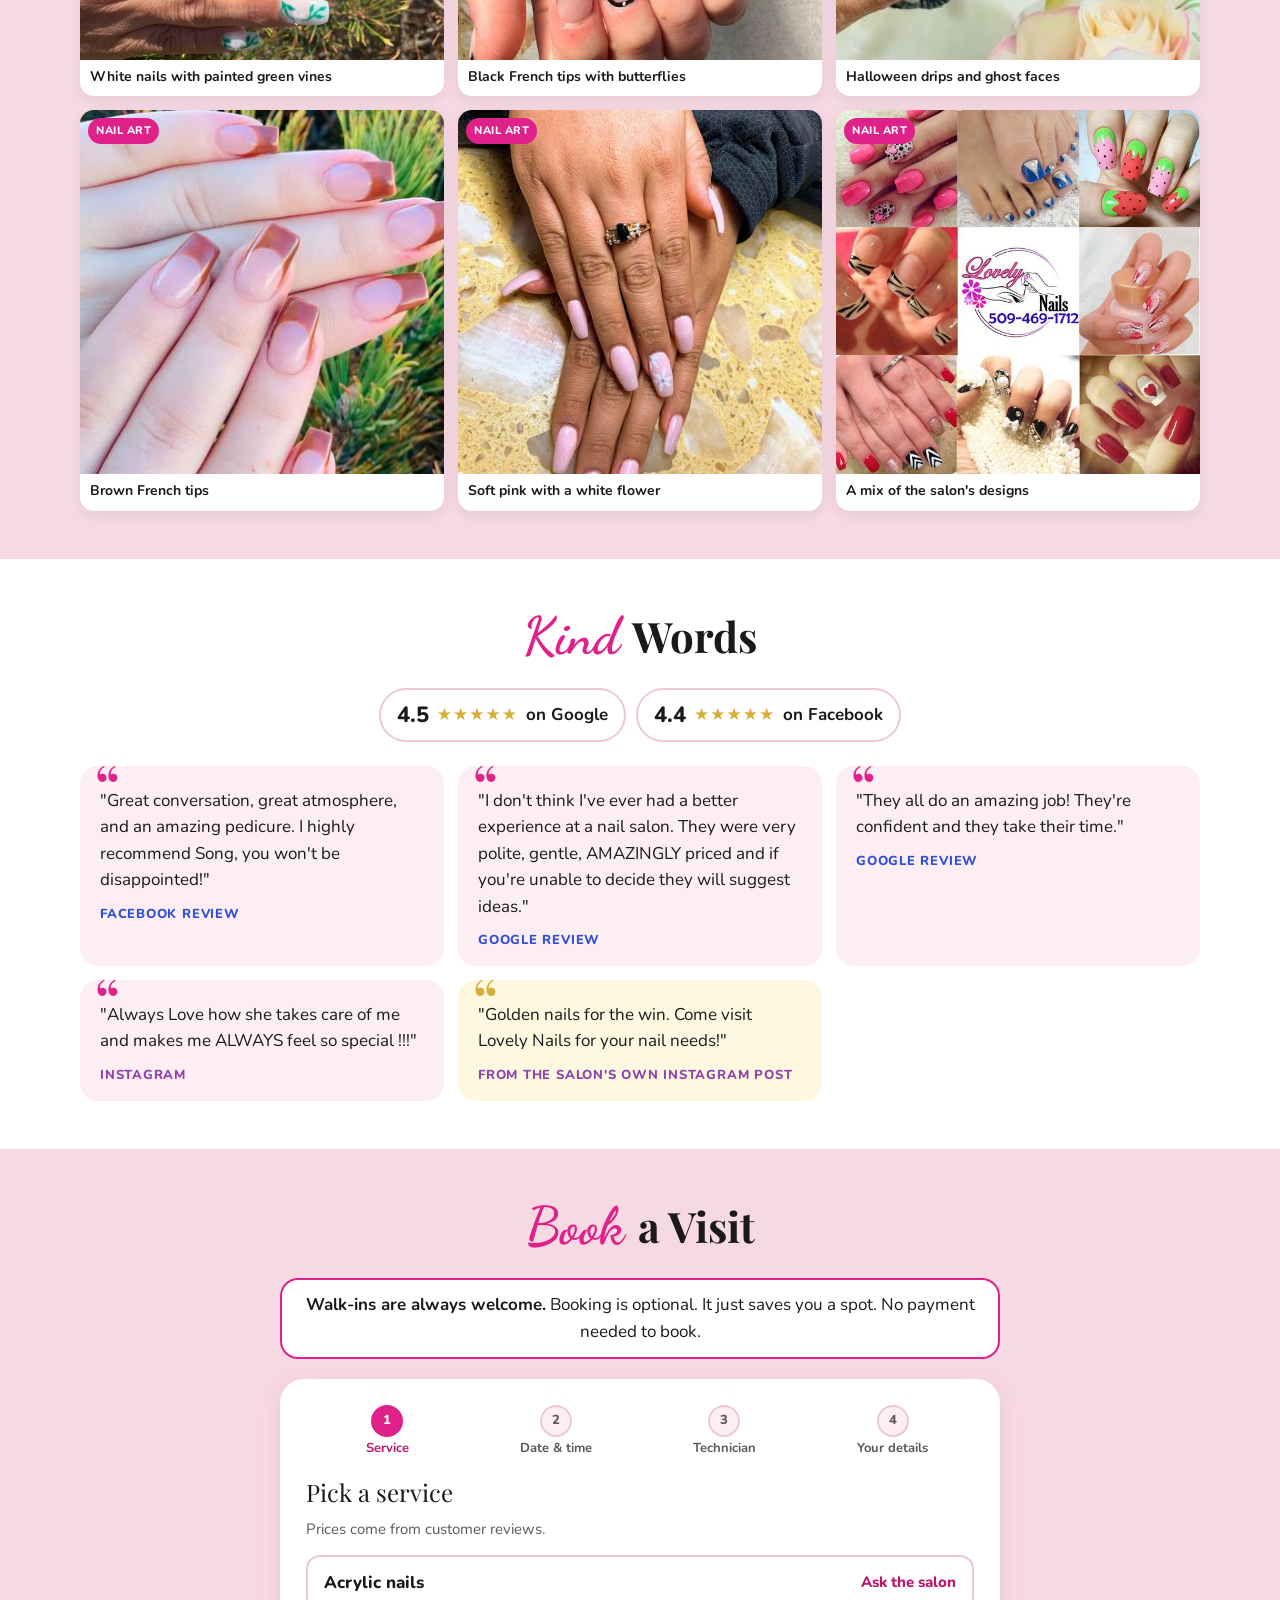
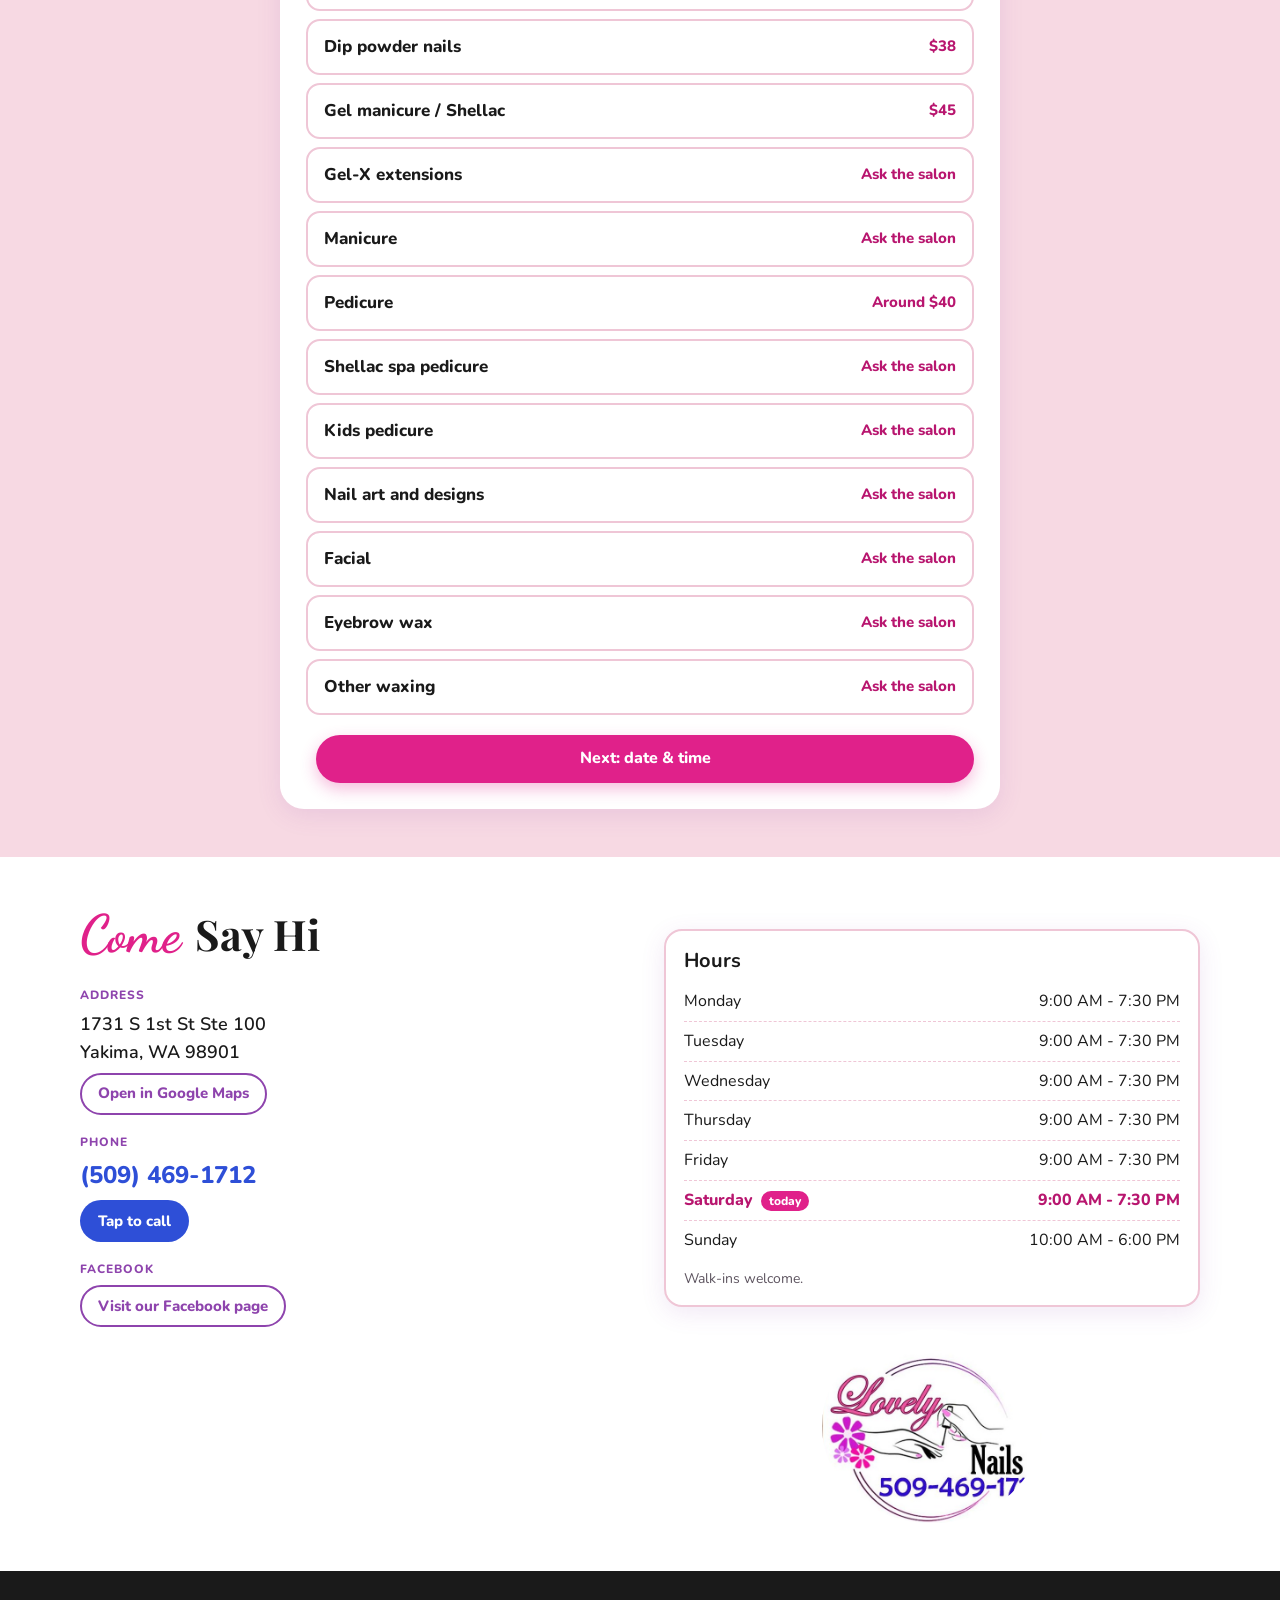
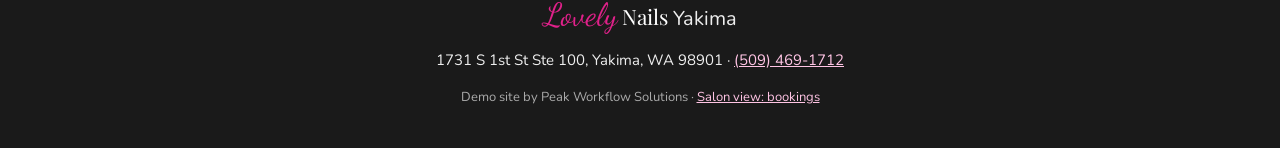
==== commit 8f878ba9: "Lovely Nails demo: remove prices note box on Services Co-Authored-By: Claude Opus 5.5 <noreply@anthr" ====
--- a/demos/lovely-nails-yakima/index.html
+++ b/demos/lovely-nails-yakima/index.html
@@ -111,11 +111,6 @@
       <div class="wrap">
         <h2 class="section-title"><span class="script">Our</span> Services</h2>
         <p class="section-sub">Hands, feet, brows and face. Tap a service to book it.</p>
-
-        <div class="price-note" role="note">
-          <h3>Prices to confirm with the salon</h3>
-          <p>The few prices shown come from customer reviews, not from the salon. Ask the salon for today's price before your visit.</p>
-        </div>
 
         <ul class="service-grid" data-ln="service-grid"></ul>
       </div>
--- a/demos/lovely-nails-yakima/css/styles.css
+++ b/demos/lovely-nails-yakima/css/styles.css
@@ -151,11 +151,6 @@
 .section-sub { text-align: center; color: var(--muted); margin: -4px auto 26px; max-width: 36em; }
 
 /* ---------- Services ---------- */
-.price-note {
-  background: #FFFBEA; border: 2px dashed var(--gold); border-radius: var(--radius); padding: 14px 18px; margin: 0 auto 24px; max-width: 760px;
-}
-.price-note h3 { font-size: 18px; margin-bottom: 4px; color: #6B4A00; }
-.price-note p { margin: 0; font-size: 15px; color: #5A4A1A; }
 .service-grid { list-style: none; margin: 0; padding: 0; display: grid; gap: 14px; }
 .service-card {
   background: #fff; border: 2px solid var(--line); border-radius: var(--radius); padding: 18px; display: flex; flex-direction: column;
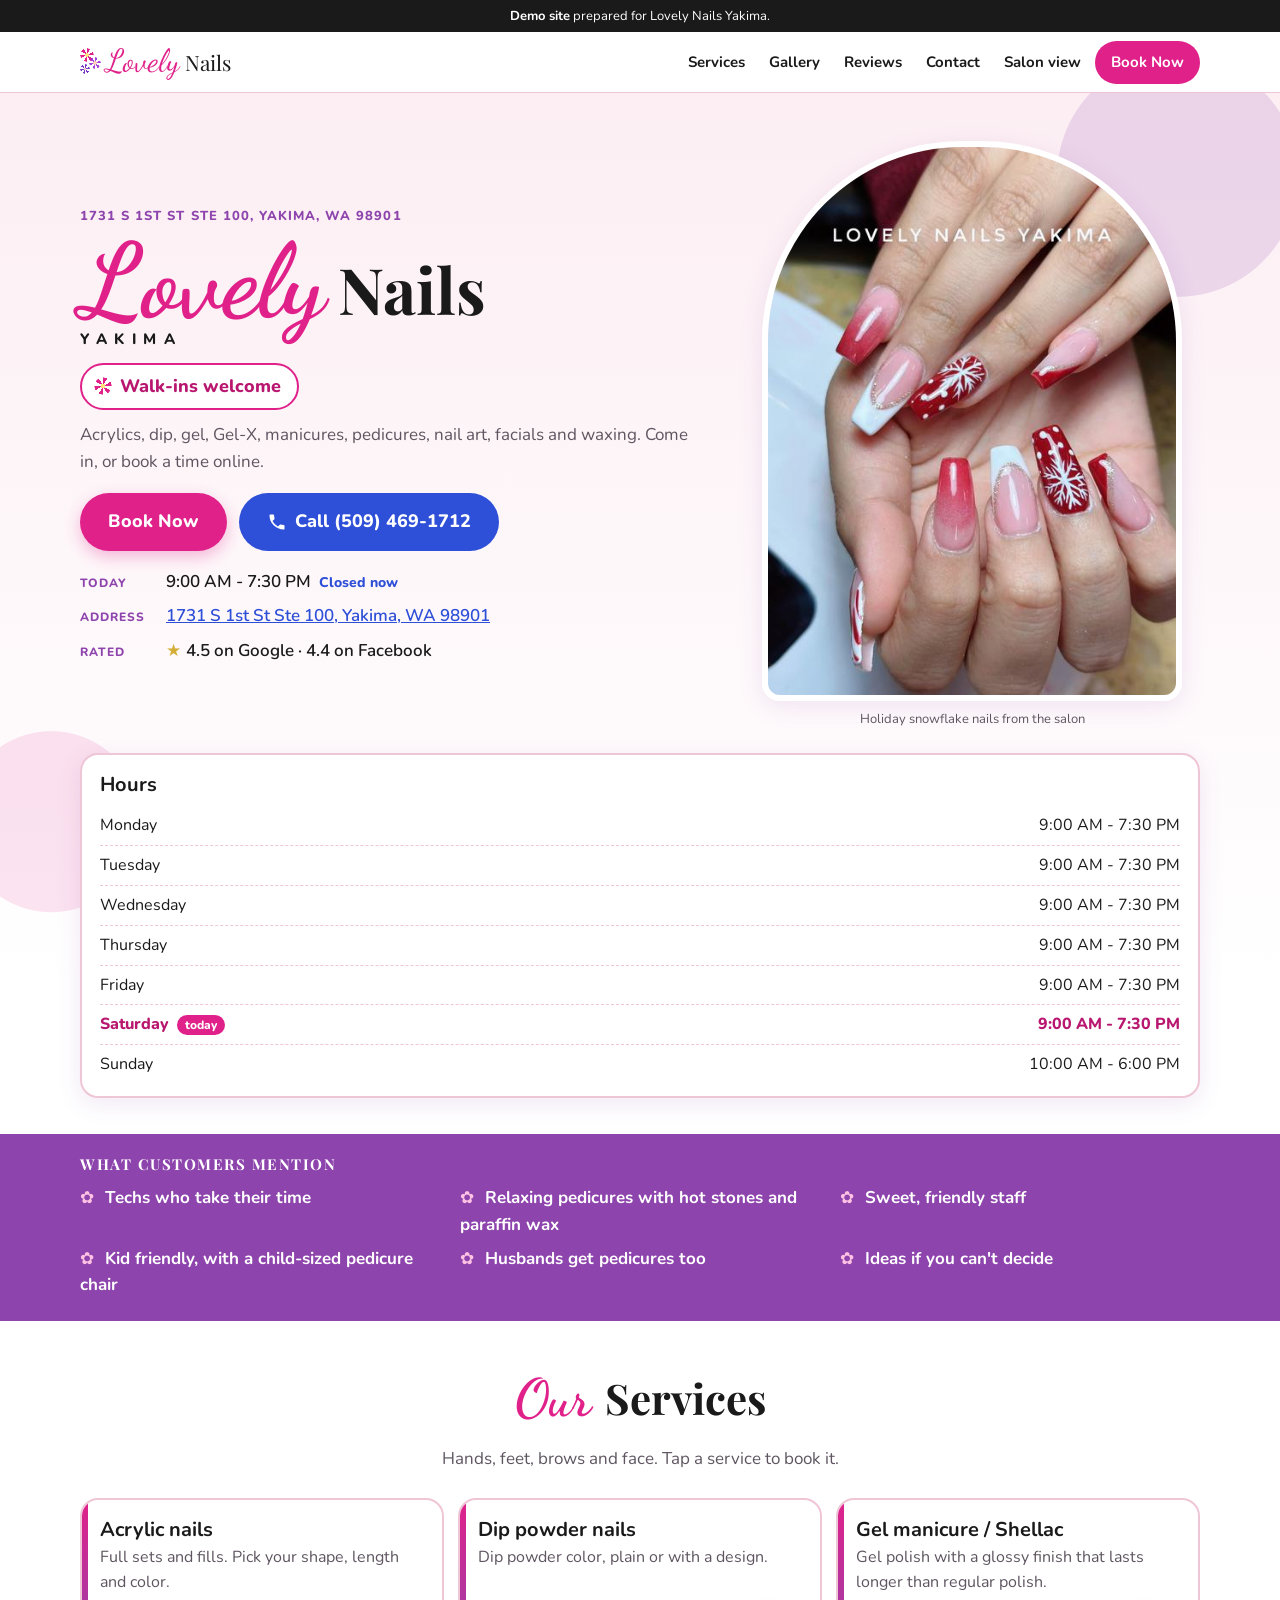
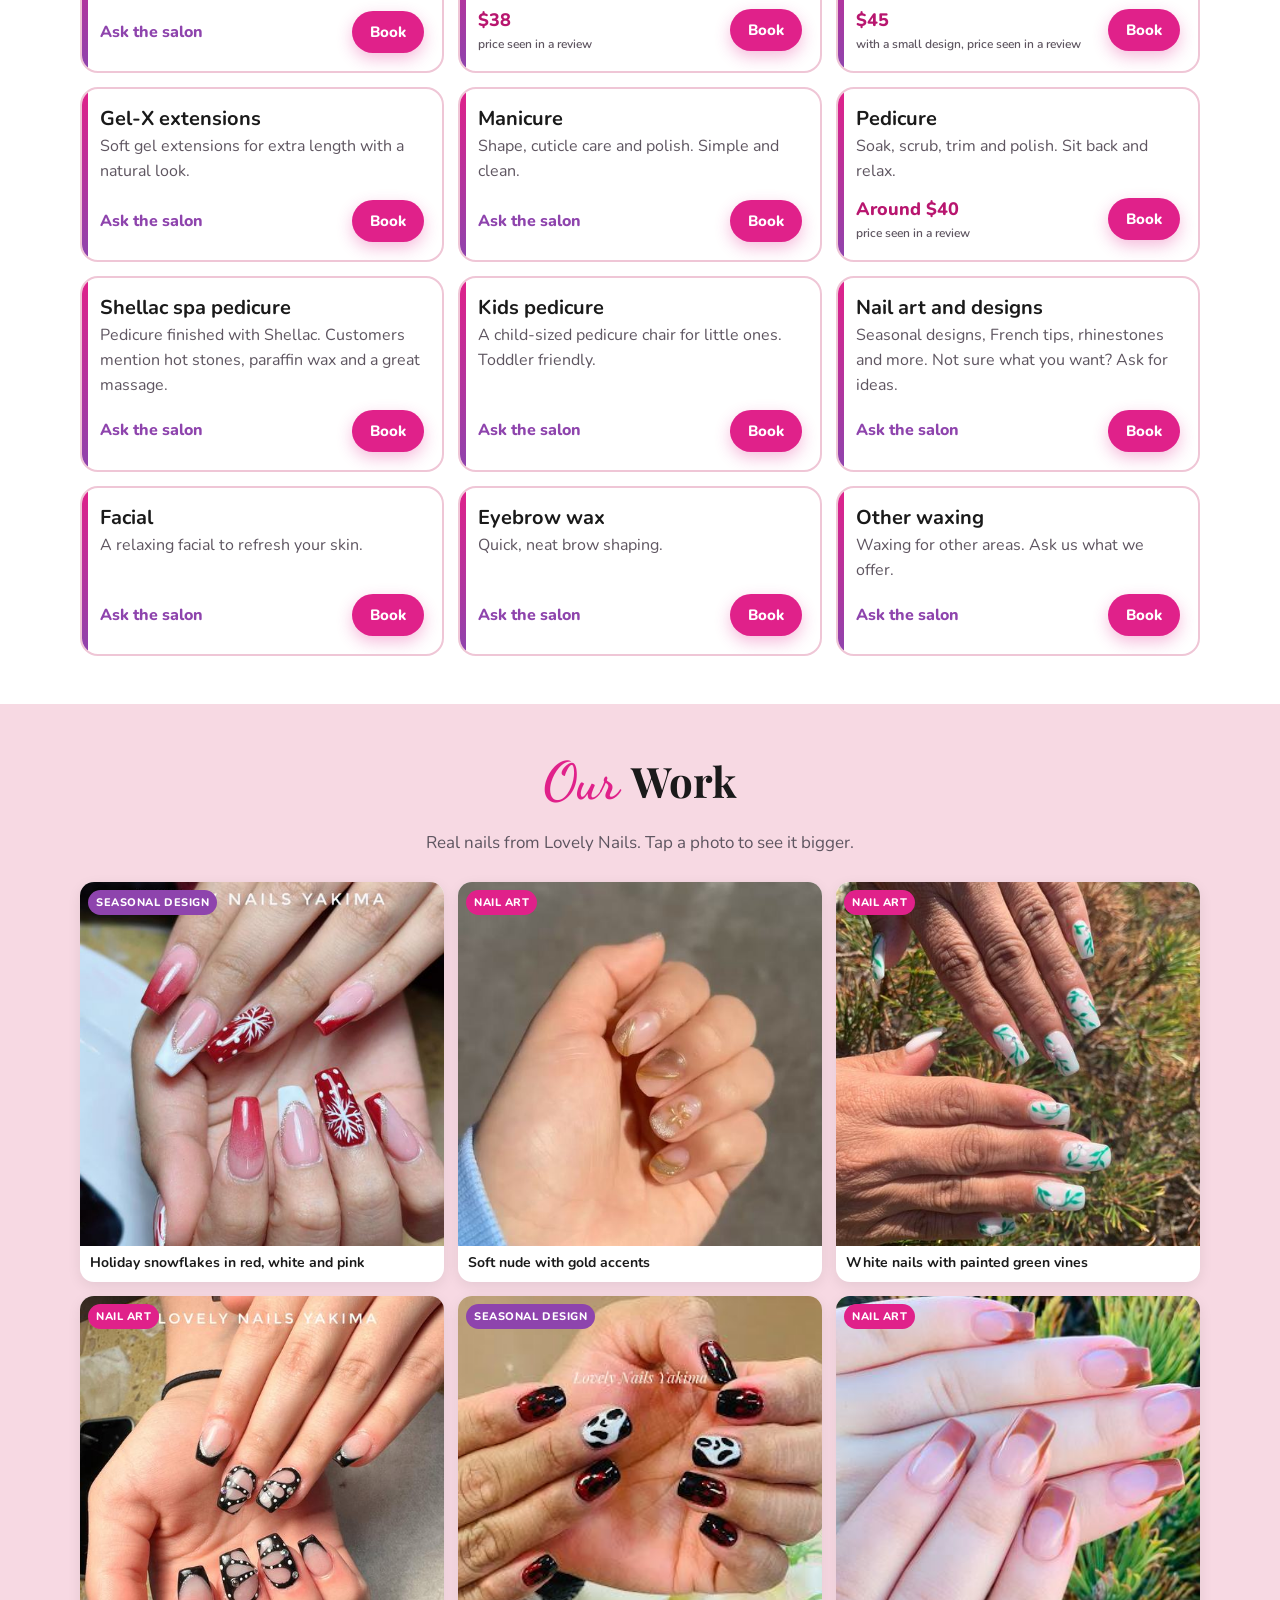
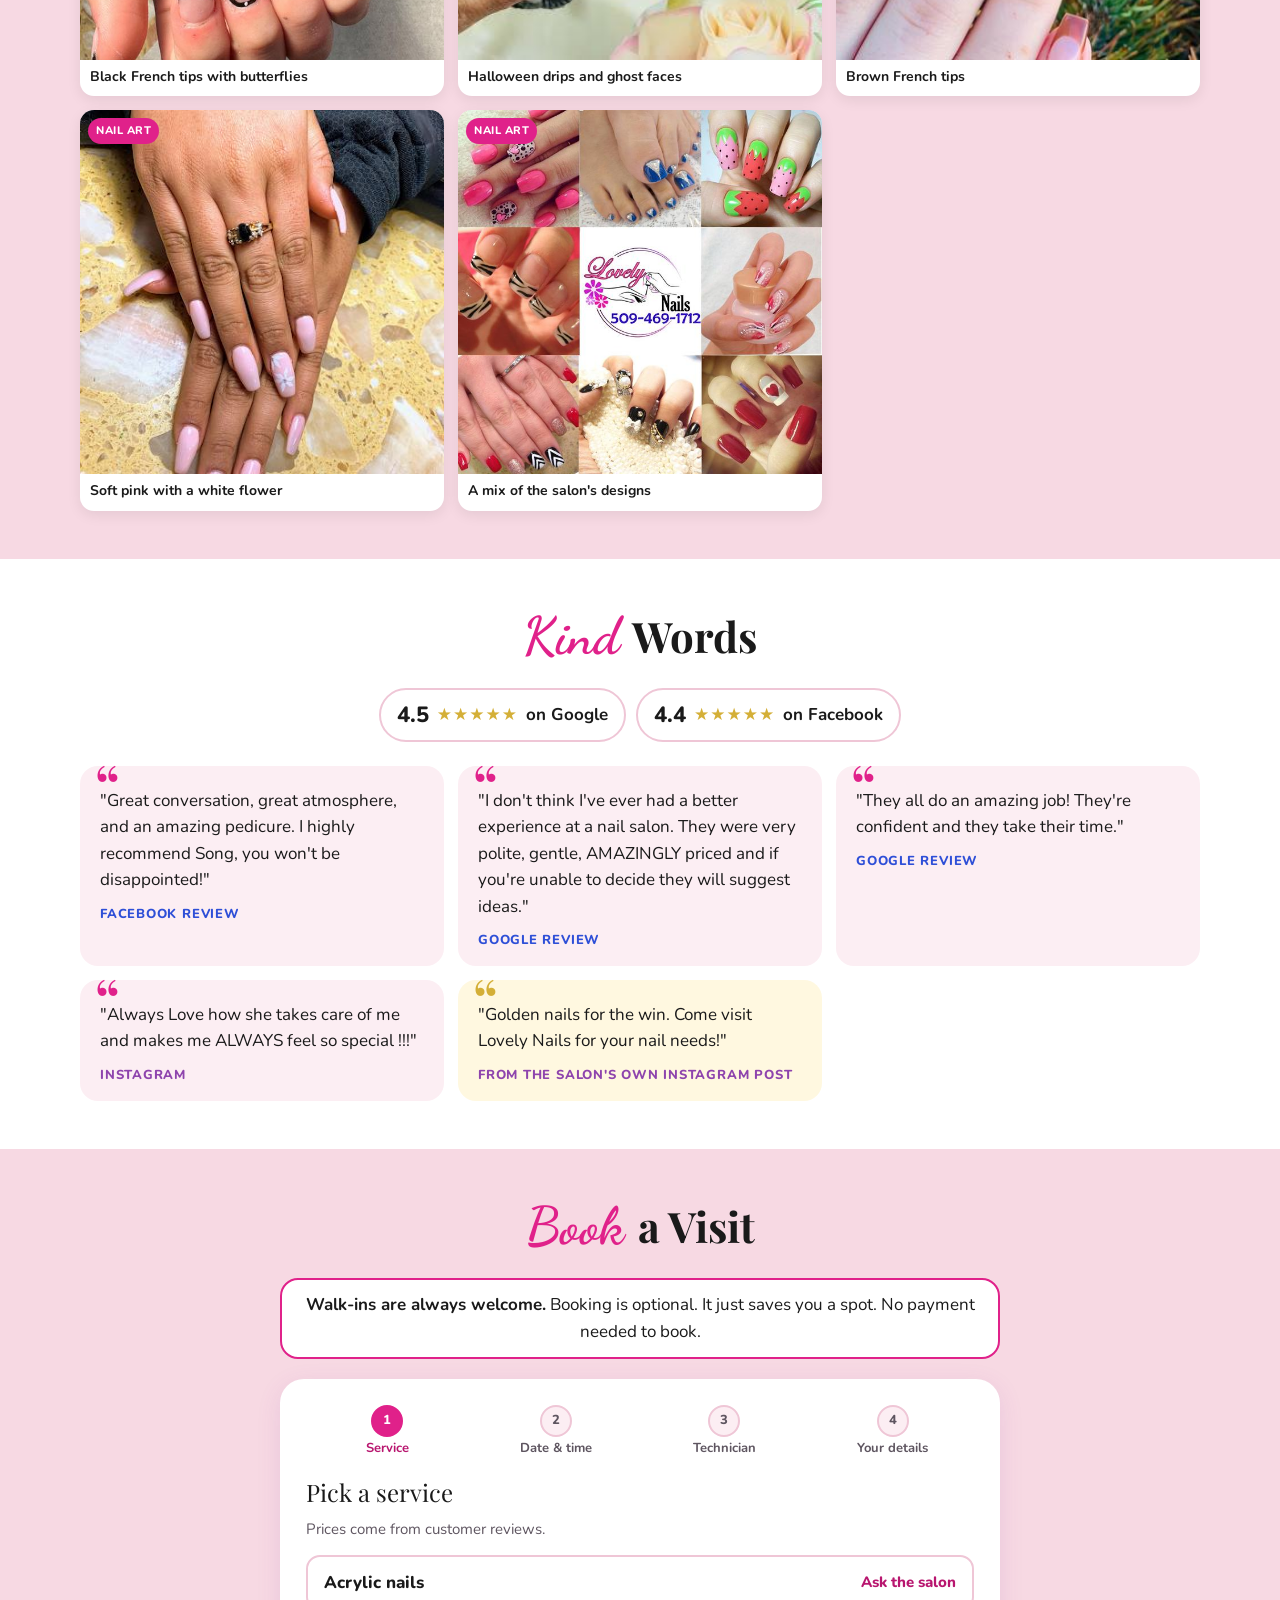
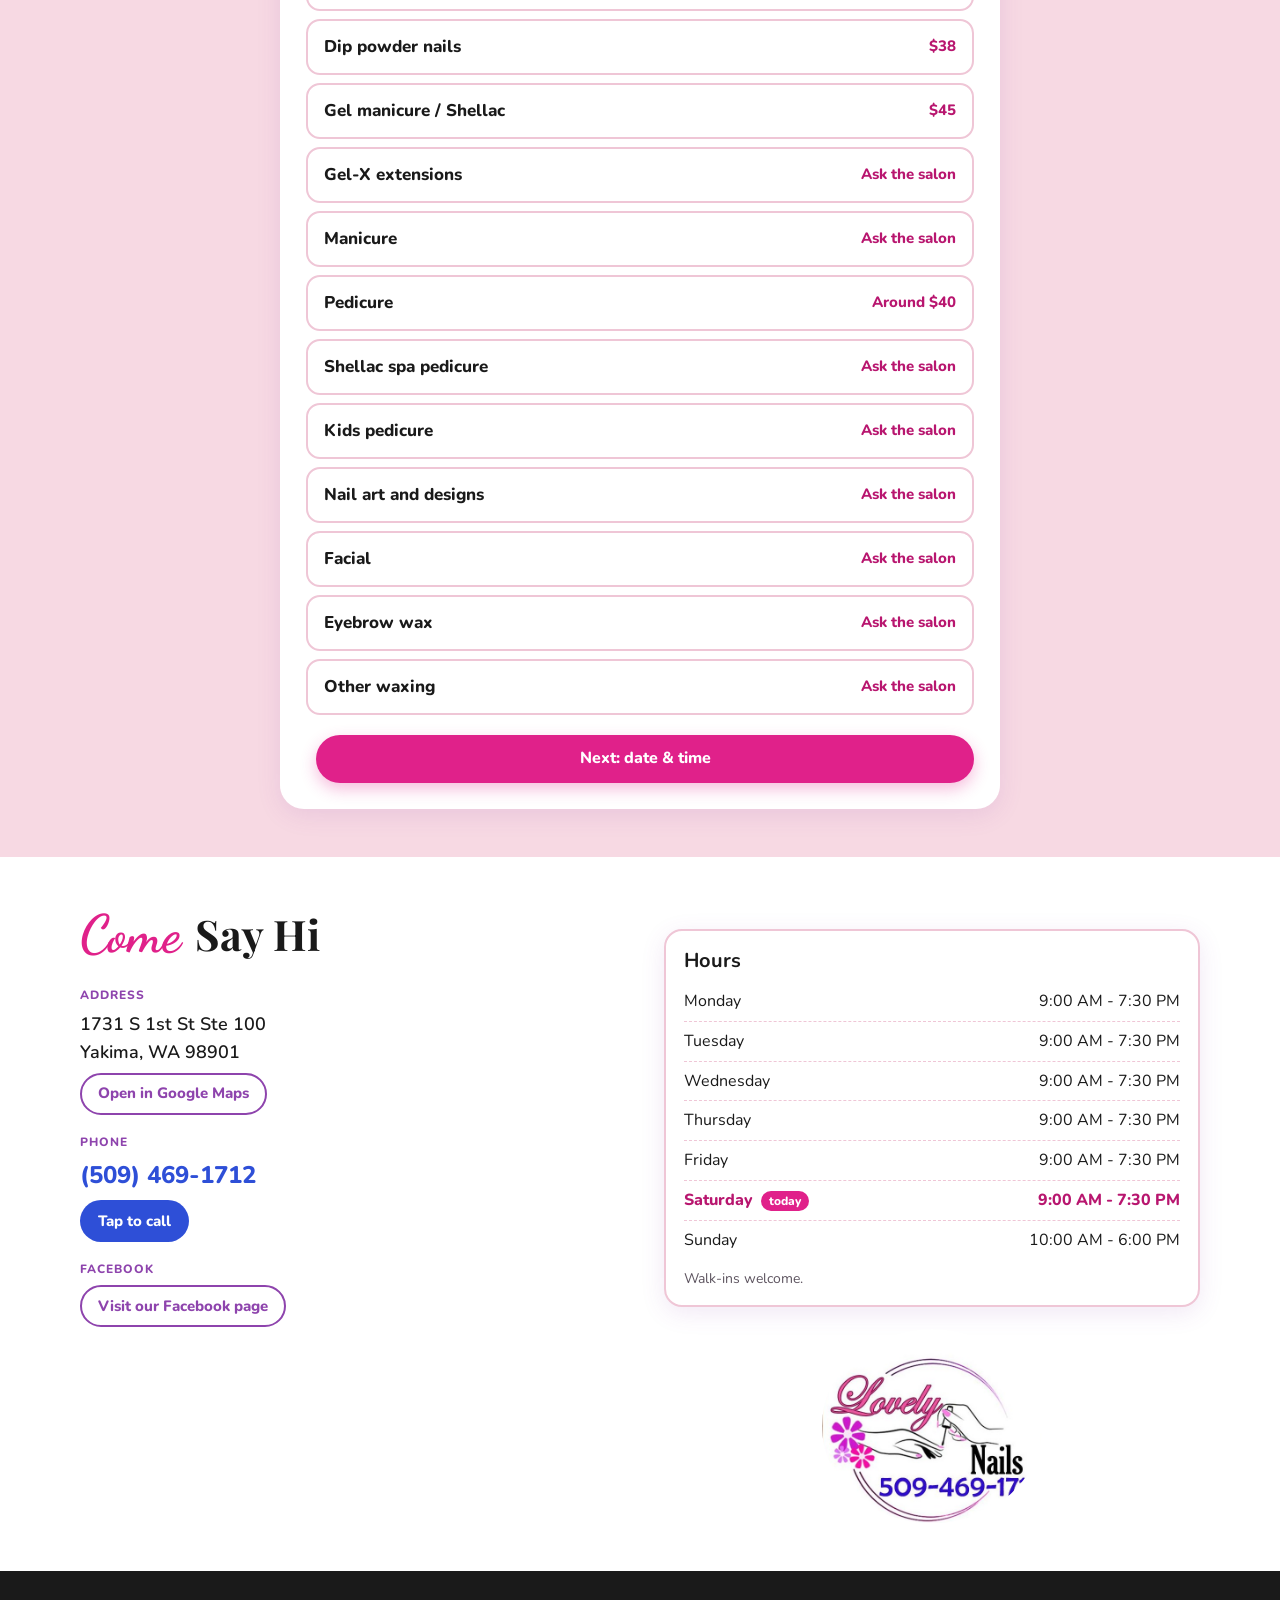
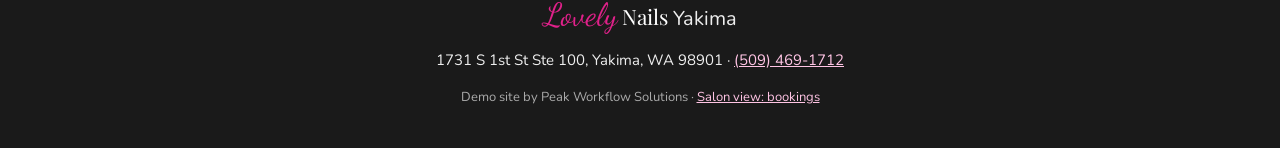
==== commit bd064afd: "Lovely Nails demo: remove pedicure photo from gallery Co-Authored-By: Claude Opus 5.5 <noreply@anthr" ====
--- a/demos/lovely-nails-yakima/index.html
+++ b/demos/lovely-nails-yakima/index.html
@@ -130,10 +130,6 @@
             <img loading="lazy" src="img/ig-golden-nails-sm.jpg" width="512" height="640" alt="Soft nude nails with thin gold accents">
             <span class="g-tag tag-art">Nail art</span>
             <span class="g-cap">Soft nude with gold accents</span></button></li>
-          <li><button type="button" class="g-item" data-full="img/fb-pedicure-song.jpg">
-            <img loading="lazy" src="img/fb-pedicure-song-sm.jpg" width="360" height="640" alt="Pedicure with pink polish and a row of rhinestones on the big toe">
-            <span class="g-tag tag-pedi">Pedicure</span>
-            <span class="g-cap">Pink pedicure with rhinestones</span></button></li>
           <li><button type="button" class="g-item" data-full="img/ig-client-love.jpg">
             <img loading="lazy" src="img/ig-client-love-sm.jpg" width="480" height="640" alt="White nails with hand-painted green vines">
             <span class="g-tag tag-art">Nail art</span>
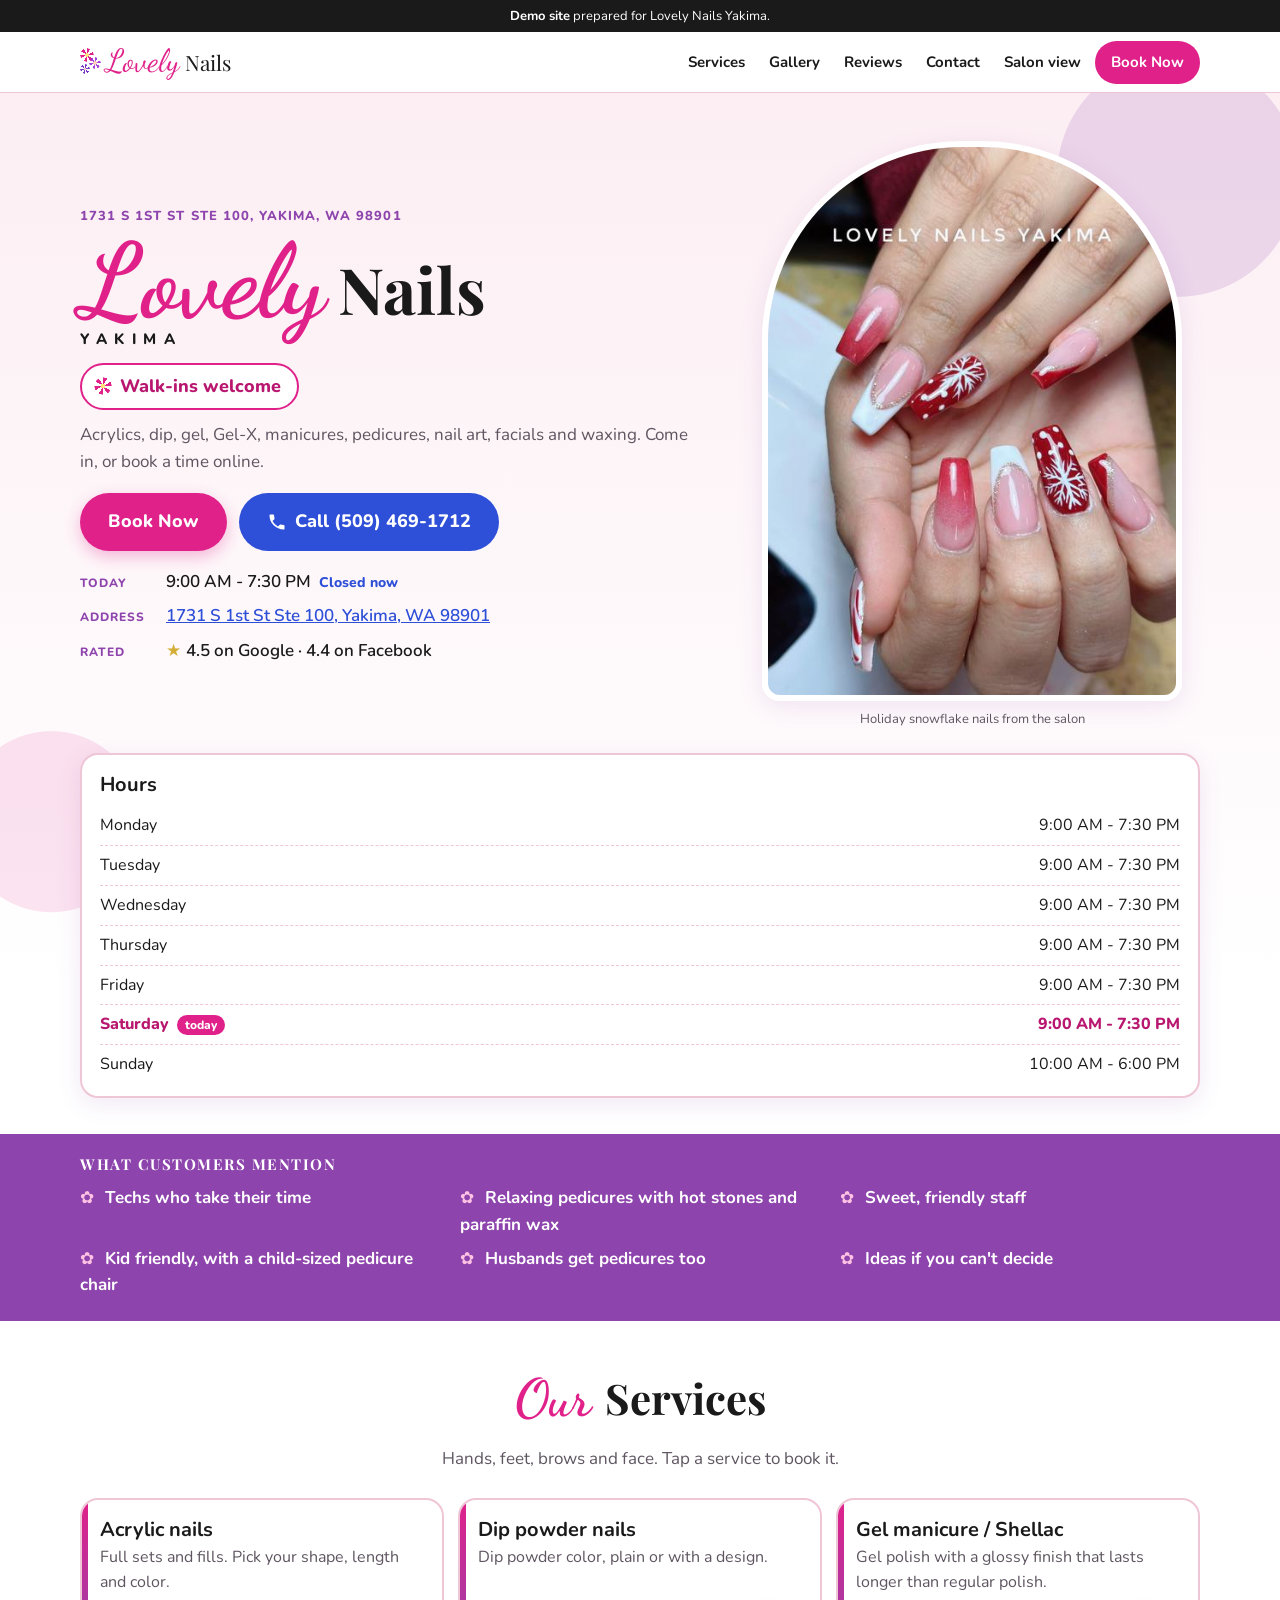
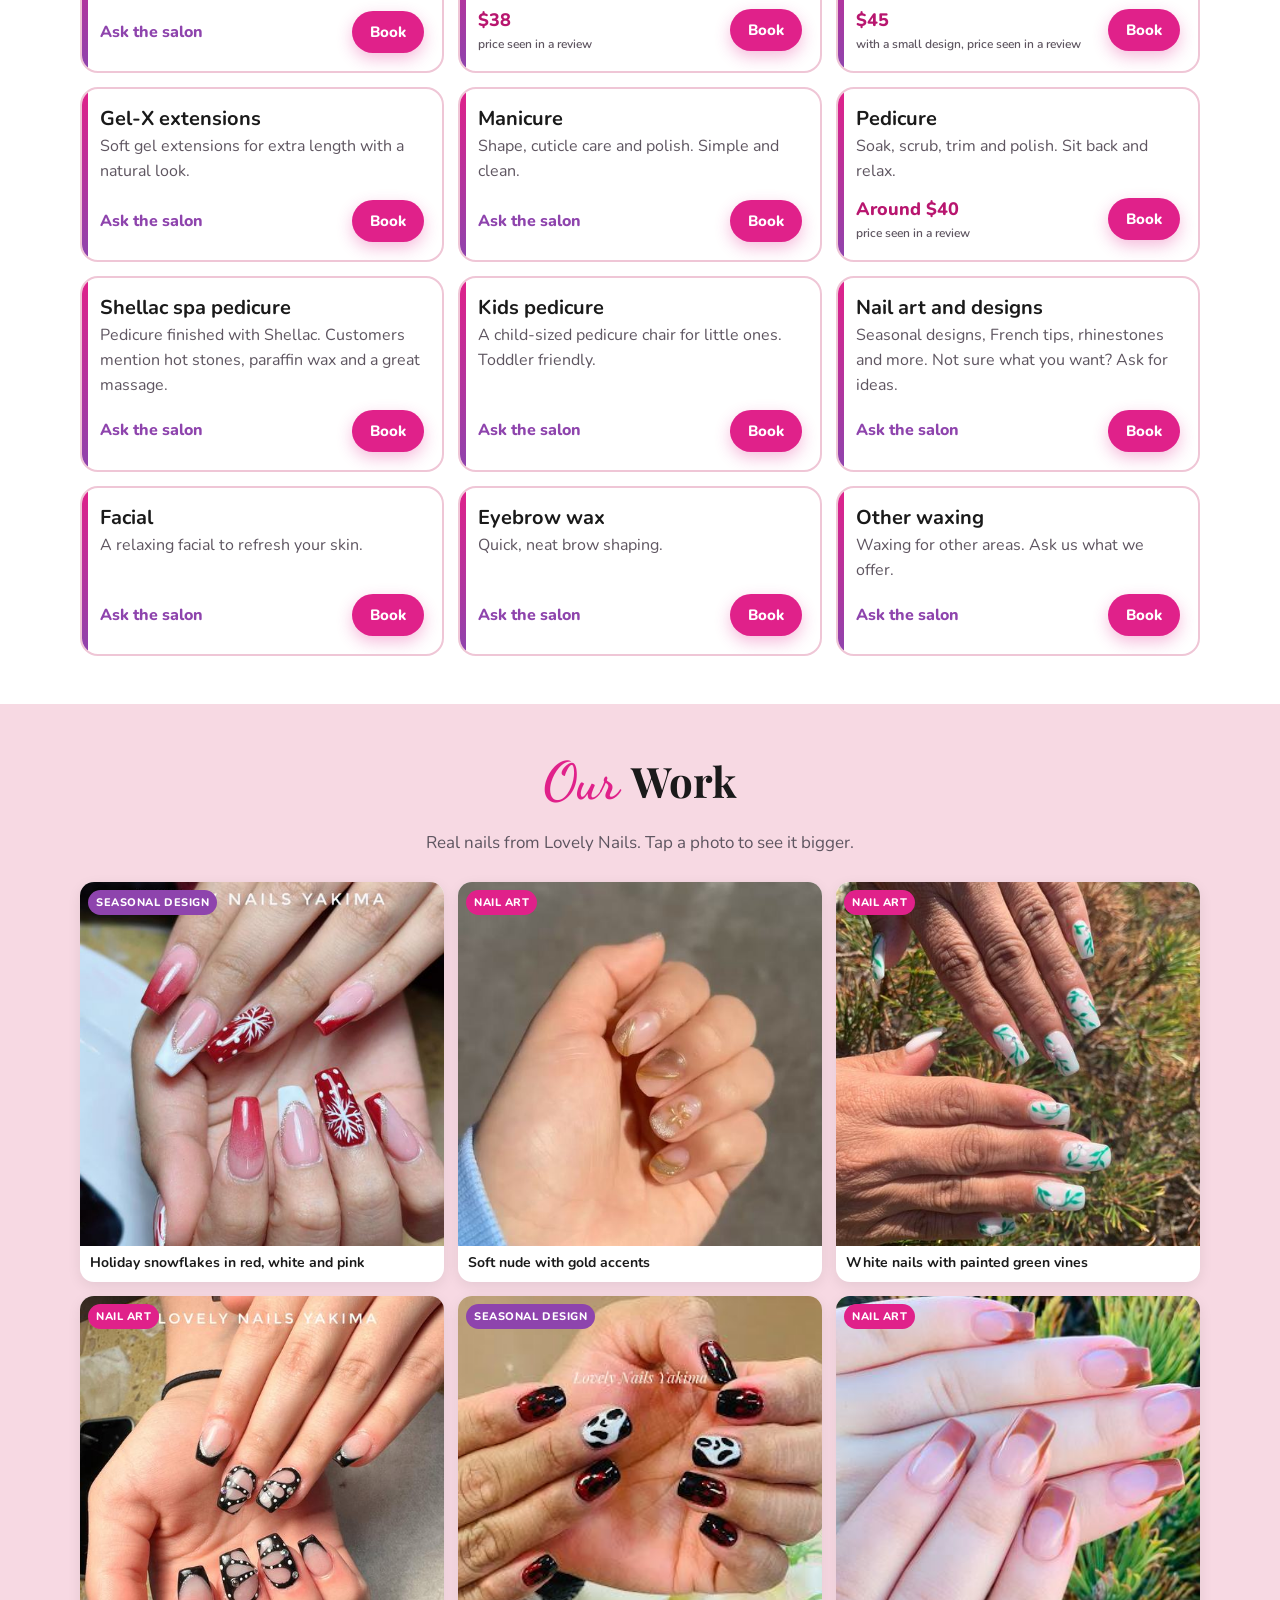
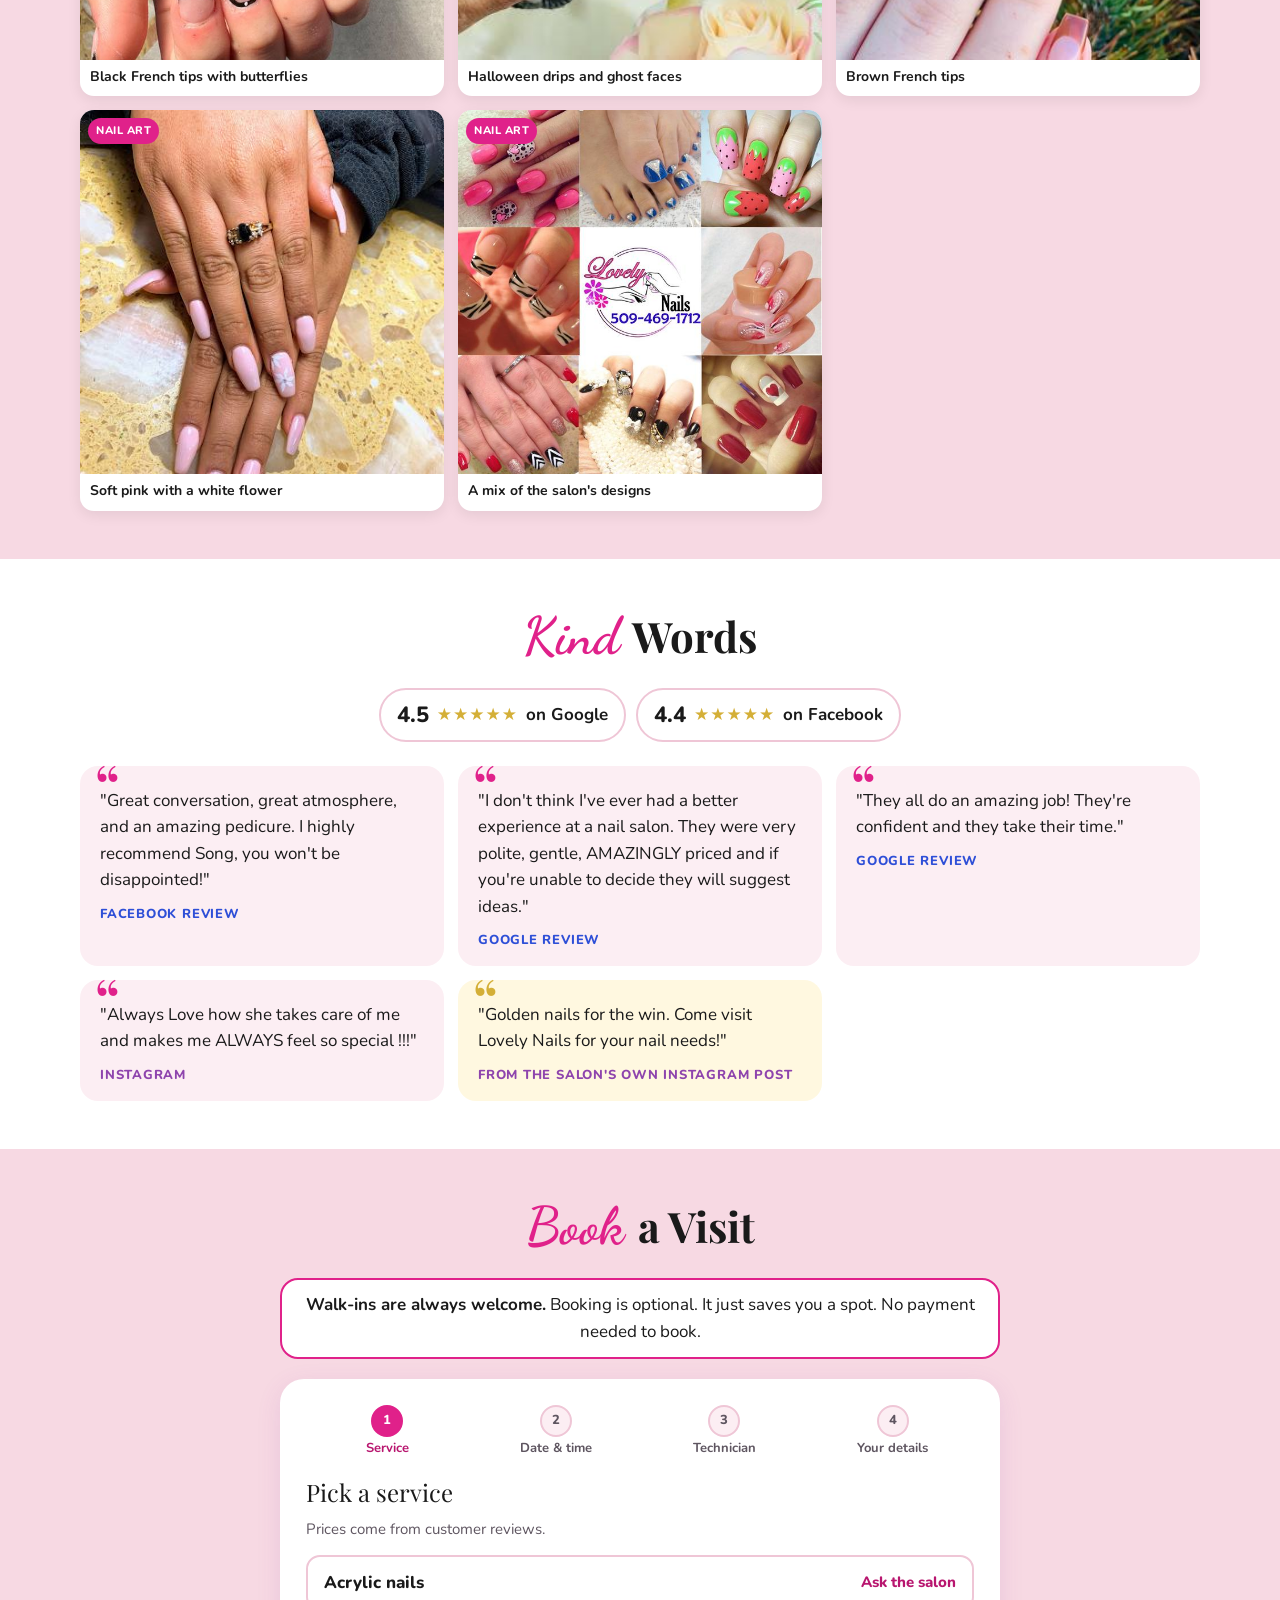
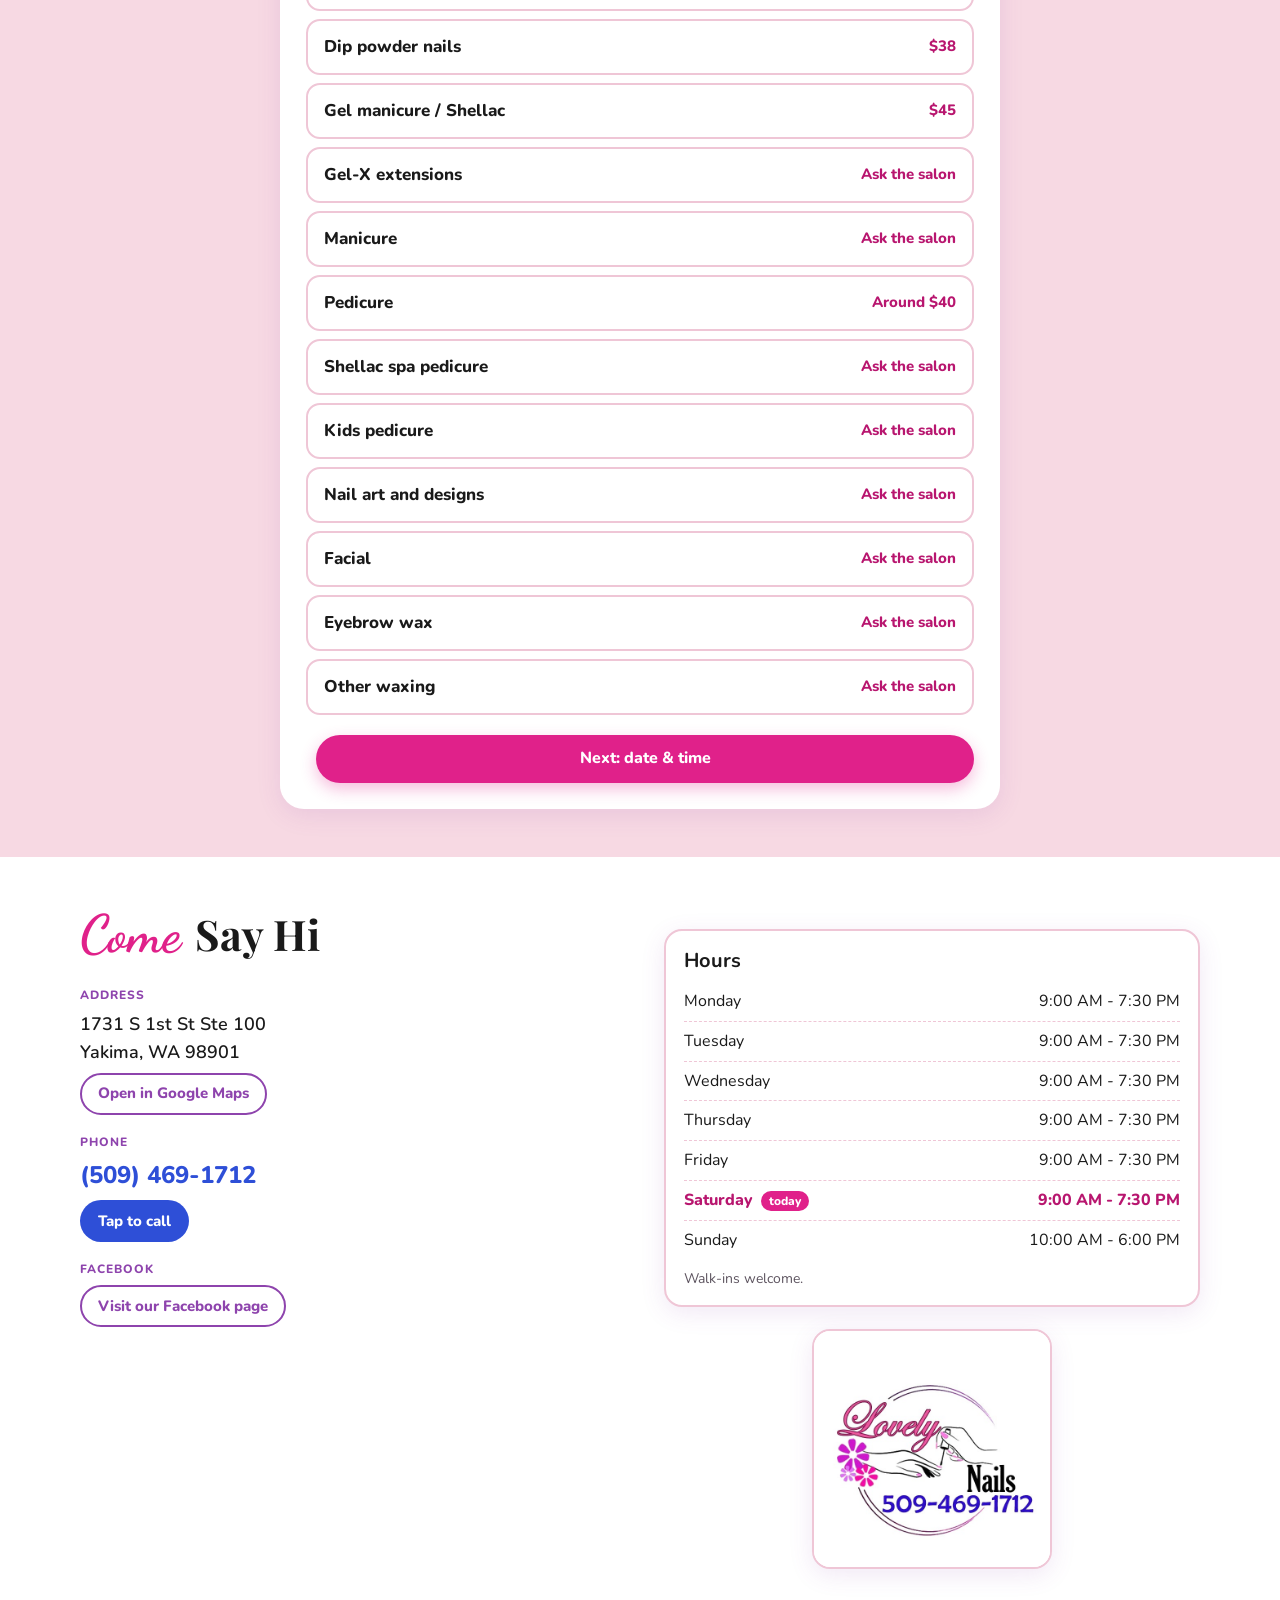
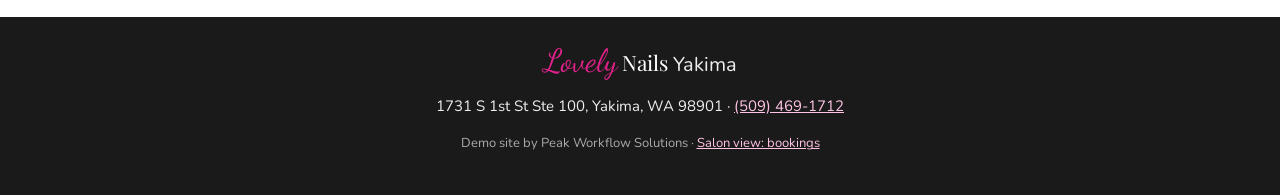
==== commit 52dc2027: "Lovely Nails demo: show logo as a rounded square so the phone number isn't cropped Co-Authored-By: C" ====
--- a/demos/lovely-nails-yakima/index.html
+++ b/demos/lovely-nails-yakima/index.html
@@ -327,7 +327,7 @@
             <ul class="hours-list" data-ln="hours-list"></ul>
             <p class="small-print">Walk-ins welcome.</p>
           </div>
-          <img class="contact-logo" src="img/logo.jpg" width="500" height="440" loading="lazy" alt="Lovely Nails logo: pink script Lovely, black Nails, flowers and two hands, phone 509-469-1712">
+          <img class="contact-logo" src="img/logo.jpg" width="578" height="578" loading="lazy" alt="Lovely Nails logo: pink script Lovely, black Nails, flowers and two hands, phone 509-469-1712">
         </div>
       </div>
     </section>
--- a/demos/lovely-nails-yakima/css/styles.css
+++ b/demos/lovely-nails-yakima/css/styles.css
@@ -301,7 +301,7 @@
 .contact-list li { display: grid; gap: 6px; justify-items: start; font-size: 18px; font-weight: 600; }
 .c-label { font-size: 12px; text-transform: uppercase; letter-spacing: .08em; color: var(--purple); font-weight: 800; }
 .c-phone { font-size: 24px; font-weight: 800; color: var(--blue); text-decoration: none; }
-.contact-logo { width: 220px; margin: 22px auto 0; border-radius: 50%; }
+.contact-logo { width: 240px; margin: 22px auto 0; border-radius: var(--radius); border: 2px solid var(--line); background: #fff; box-shadow: var(--shadow); }
 
 /* ---------- Footer and action bar ---------- */
 .site-footer { background: var(--ink); color: #eee; padding: 28px 0; text-align: center; font-size: 15px; }
